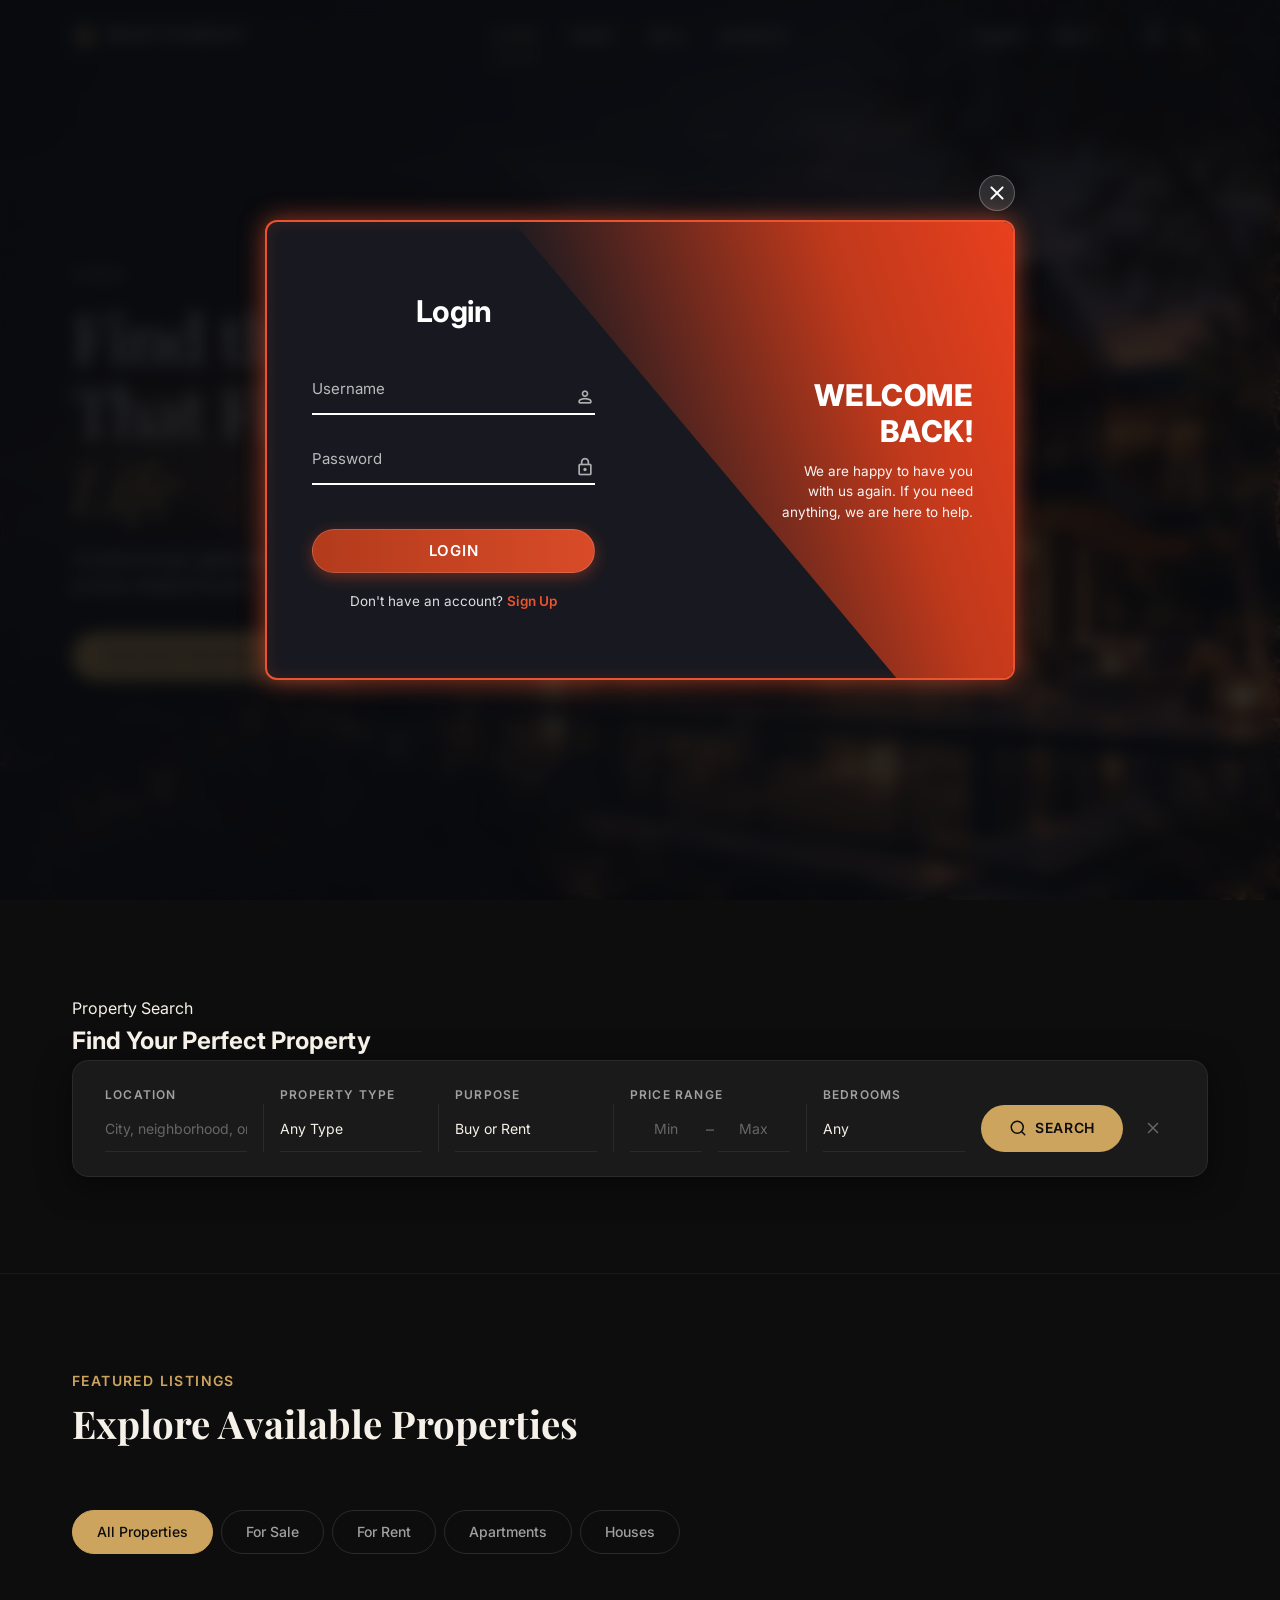
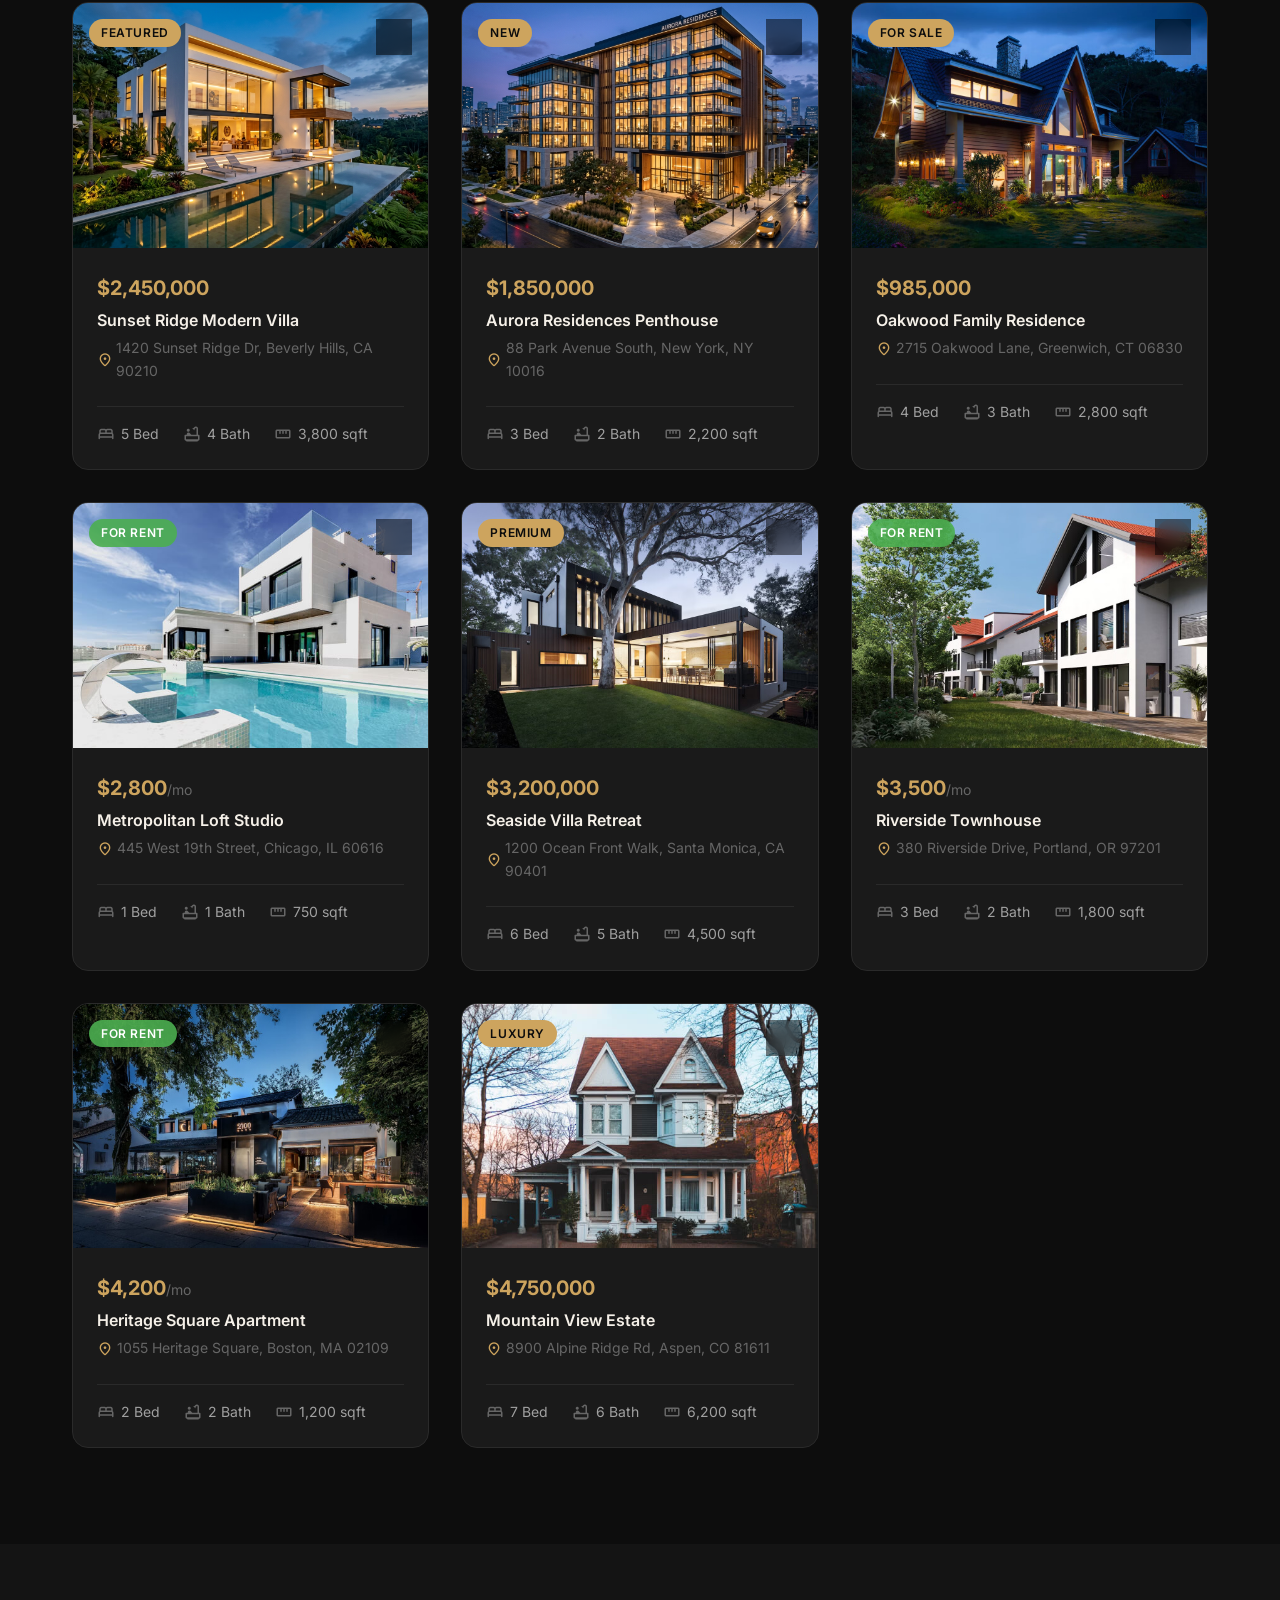
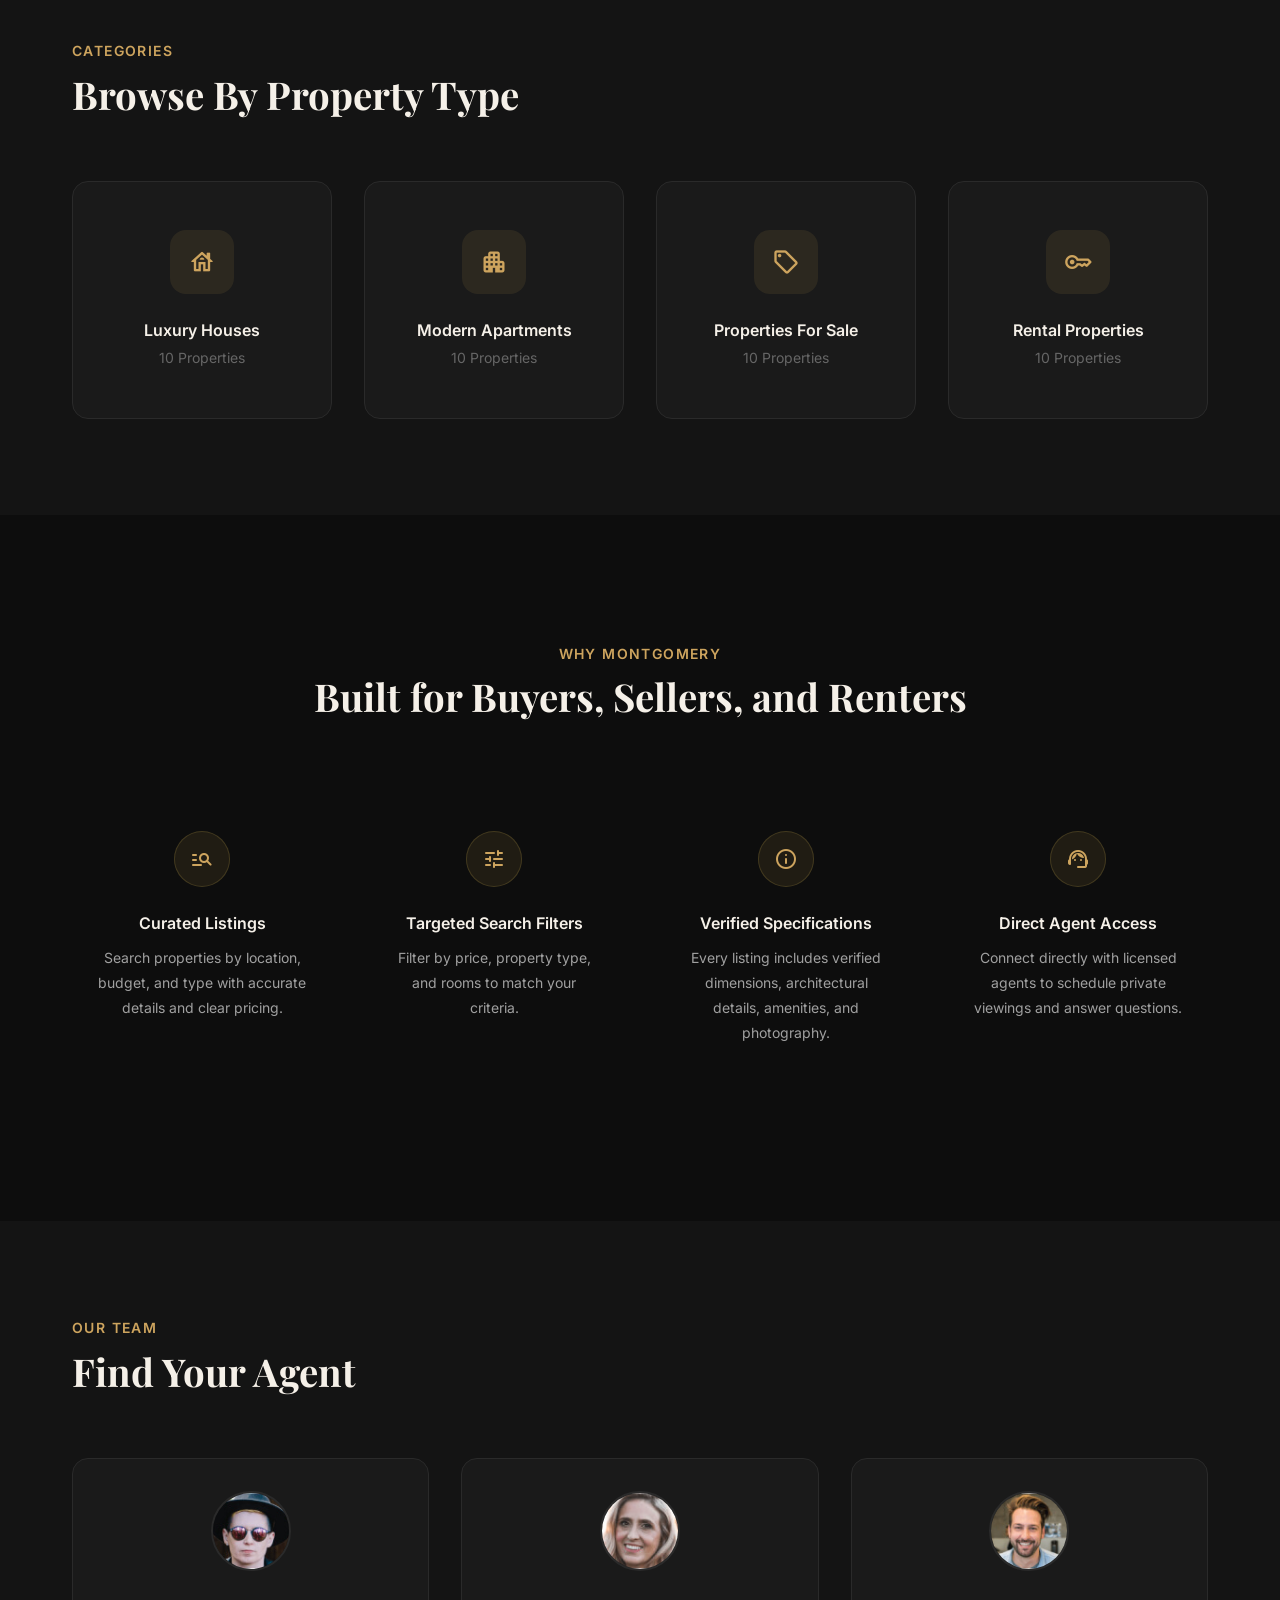
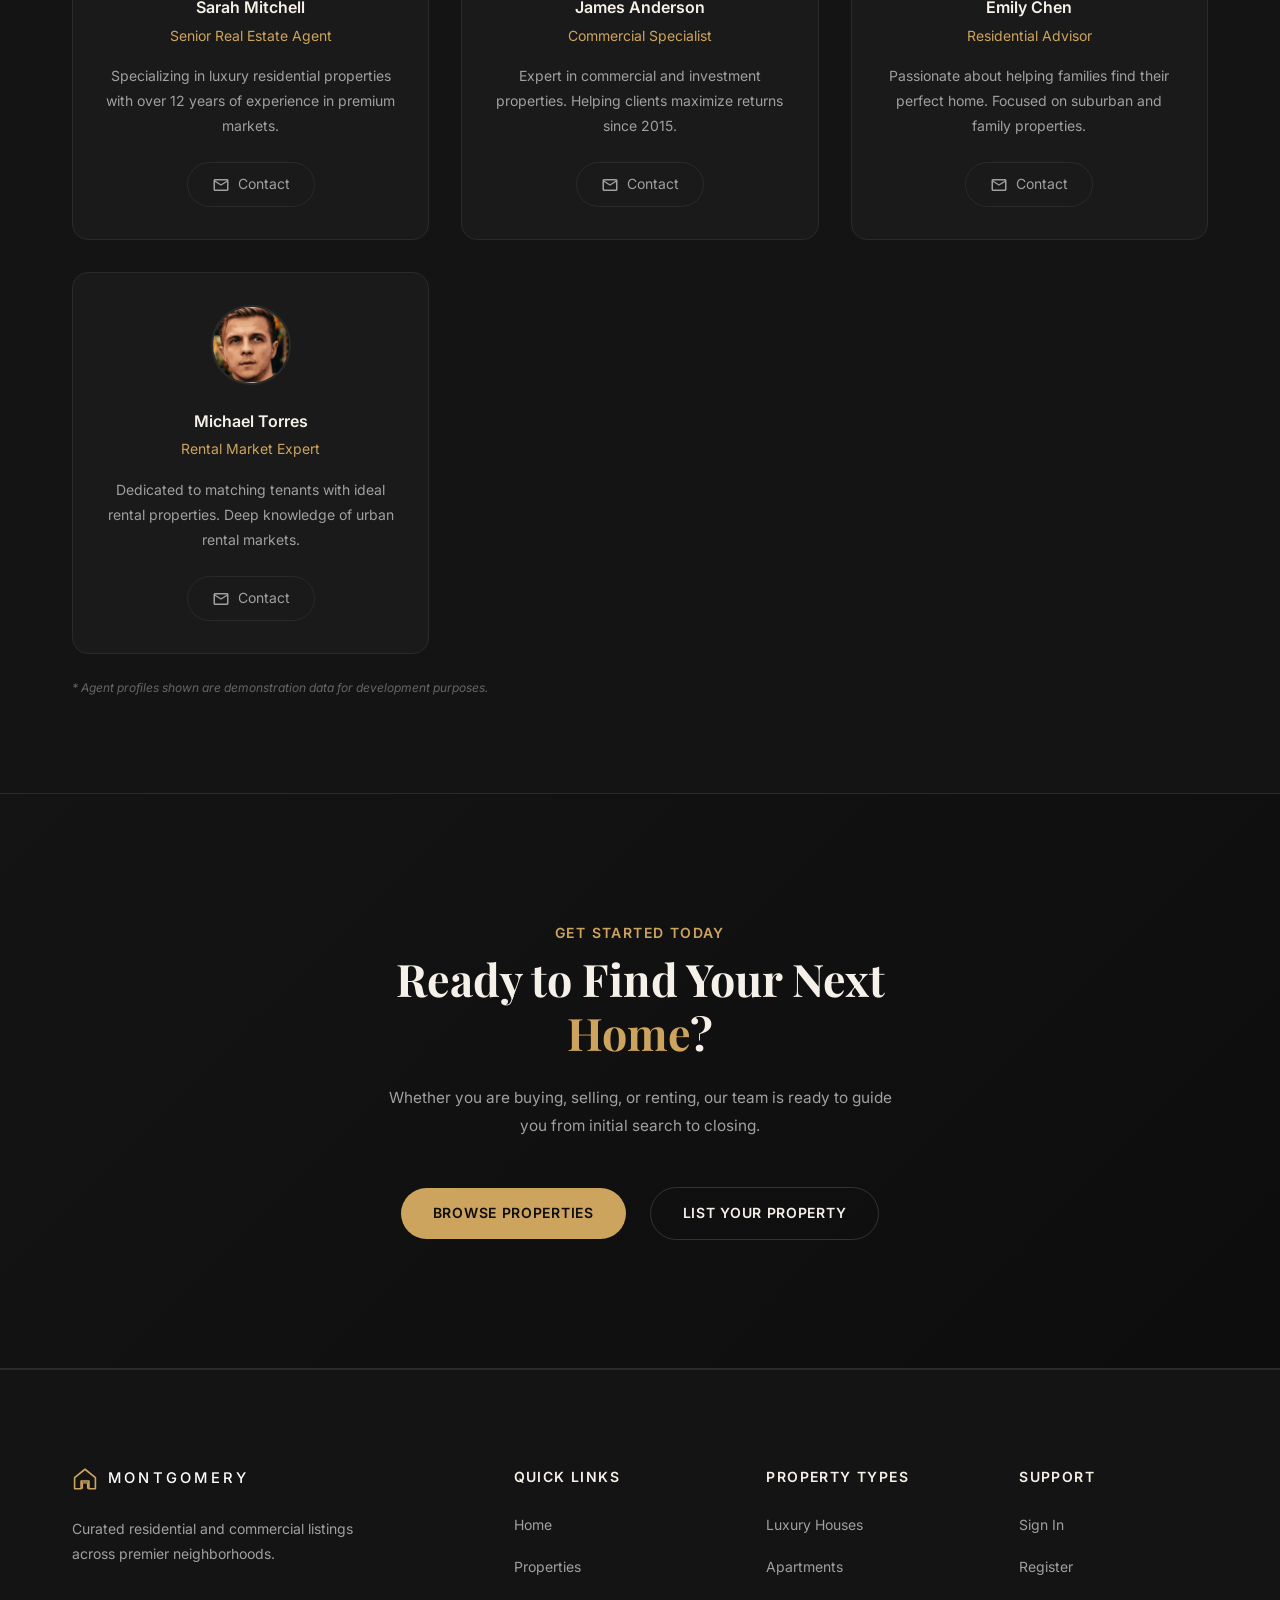
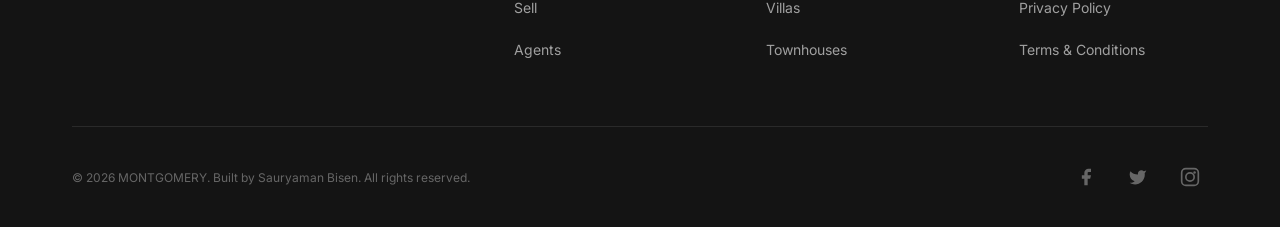
==== index.html @ 949a4949 "feat(views): integrate animated auth modal and synchronize category card metrics in index" ====
<!doctype html>
<html lang="en">
  <head>
    <meta charset="UTF-8" />
    <meta name="author" content="Sauryaman Bisen">
    <meta name="viewport" content="width=device-width, initial-scale=1.0" />
    <meta name="description" content="MONTGOMERY: Find luxury homes, apartments, and residential properties across premier locations.">
    <meta name="keywords" content="real estate, luxury homes, apartments, property, buy, sell, rent">
    <meta property="og:title" content="MONTGOMERY | Premium Real Estate">
    <meta property="og:description" content="Find luxury homes, apartments, and residential properties across premier locations.">
    <meta property="og:type" content="website">
    <title>MONTGOMERY | Premium Real Estate</title>

    <link rel="shortcut icon" href="./favicon.svg" type="image/svg+xml">

    <link rel="preconnect" href="https://fonts.googleapis.com" />
    <link rel="preconnect" href="https://fonts.gstatic.com" crossorigin />
    <link href="https://fonts.googleapis.com/css2?family=Inter:wght@300;400;500;600;700;800&family=Playfair+Display:ital,wght@0,400;0,500;0,600;0,700;1,400;1,500;1,600;1,700&display=swap" rel="stylesheet"/>
    <link rel="stylesheet" href="https://fonts.googleapis.com/css2?family=Material+Symbols+Rounded:opsz,wght,FILL,GRAD@24,400,0..1,0" />

    <link rel="stylesheet" href="./assets/css/style.css">

    <script src="./assets/js/script.js" defer></script>
    <script src="./assets/js/auth.js" defer></script>
  </head>
  <body>

    <!-- ==================== HEADER ==================== -->
    <header class="header" id="header" data-header>
      <div class="container header-container">

        <a href="index.html" class="logo" aria-label="MONTGOMERY Home">
          <svg class="logo-icon" viewBox="0 0 32 32" fill="none" xmlns="http://www.w3.org/2000/svg" aria-hidden="true">
            <path d="M16 2.5 L30.5 15.5 L27 19 L16 9.5 L5 19 L1.5 15.5 Z" fill="currentColor"/>
            <path d="M16 13.5 L24 20.5 V30 H19 V21 H13 V30 H8 V20.5 Z" fill="currentColor"/>
          </svg>
          <span class="logo-text">MONTGOMERY</span>
        </a>

        <nav class="navbar" id="navbar" data-navbar>
          <ul class="navbar-list">
            <li><a href="#hero" class="nav-link active">HOME</a></li>
            <li><a href="#properties" class="nav-link">RENT</a></li>
            <li><a href="sell.html" class="nav-link">SELL</a></li>
            <li><a href="#agents" class="nav-link">AGENTS</a></li>
          </ul>

          <div class="navbar-actions">
            <a href="register.html" class="nav-action-link">Register</a>
            <span class="nav-action-divider" aria-hidden="true">|</span>
            <a href="signin.html" class="nav-action-link">Sign In</a>
            <span class="nav-action-divider nav-action-divider-end" aria-hidden="true">|</span>
          </div>

          <div class="navbar-contact">
            <a href="mailto:hello@montgomery.com" class="nav-contact-btn" aria-label="Email us" title="Email us">
              <svg class="nav-contact-icon" viewBox="0 0 24 24" width="18" height="18" stroke="currentColor" stroke-width="1.75" fill="none" stroke-linecap="round" stroke-linejoin="round" aria-hidden="true">
                <rect x="2" y="4" width="20" height="16" rx="2"></rect>
                <path d="M22 6 L12 13 L2 6"></path>
              </svg>
              <span class="mobile-contact-label">Email Us</span>
            </a>
            <a href="tel:+1234567890" class="nav-contact-btn" aria-label="Call us" title="Call us">
              <svg class="nav-contact-icon" viewBox="0 0 24 24" width="18" height="18" stroke="currentColor" stroke-width="1.75" fill="none" stroke-linecap="round" stroke-linejoin="round" aria-hidden="true">
                <path d="M22 16.92v3a2 2 0 0 1-2.18 2 19.79 19.79 0 0 1-8.63-3.07 19.5 19.5 0 0 1-6-6 19.79 19.79 0 0 1-3.07-8.67A2 2 0 0 1 4.11 2h3a2 2 0 0 1 2 1.72 12.84 12.84 0 0 0 .7 2.81 2 2 0 0 1-.45 2.11L8.09 9.91a16 16 0 0 0 6 6l1.27-1.27a2 2 0 0 1 2.11-.45 12.84 12.84 0 0 0 2.81.7A2 2 0 0 1 22 16.92z"></path>
              </svg>
              <span class="mobile-contact-label">Call Us</span>
            </a>
          </div>
        </nav>

        <button class="nav-toggle-btn" aria-label="Toggle navigation menu" data-nav-toggler aria-expanded="false" aria-controls="navbar">
          <svg class="hamburger-icon open" viewBox="0 0 24 24" width="24" height="24" stroke="currentColor" stroke-width="2" fill="none" stroke-linecap="round" stroke-linejoin="round" aria-hidden="true">
            <line x1="3" y1="6" x2="21" y2="6"></line>
            <line x1="3" y1="12" x2="21" y2="12"></line>
            <line x1="3" y1="18" x2="21" y2="18"></line>
          </svg>
          <svg class="hamburger-icon close" viewBox="0 0 24 24" width="24" height="24" stroke="currentColor" stroke-width="2" fill="none" stroke-linecap="round" stroke-linejoin="round" aria-hidden="true">
            <line x1="18" y1="6" x2="6" y2="18"></line>
            <line x1="6" y1="6" x2="18" y2="18"></line>
          </svg>
        </button>

      </div>
    </header>

    <div class="navbar-backdrop" id="navbarBackdrop" data-nav-backdrop aria-hidden="true"></div>

    <main>

      <!-- ==================== HERO SECTION ==================== -->
      <section class="hero" id="hero">
        <div class="hero-bg">
          <img src="./assets/images/hero-bg.jpg" alt="Luxury modern home at dusk with warm interior lighting" class="hero-bg-img" width="1920" height="1080" fetchpriority="high">
          <div class="hero-overlay"></div>
        </div>

        <div class="container hero-container">
          <div class="hero-content">
            <div class="hero-accent-line" aria-hidden="true"></div>
            <h1 class="hero-title">
              Find the Home<br>
              That Fits Your<br>
              <span class="gold-text"><em>Life</em></span>
            </h1>
            <p class="hero-description">
              Curated houses, apartments, and investment properties in premier neighborhoods.
            </p>
            <div class="hero-actions">
              <a href="#search" class="btn btn-primary" id="explorePropertiesBtn">
                <span>Explore Properties</span>
                <svg viewBox="0 0 24 24" width="18" height="18" stroke="currentColor" stroke-width="2" fill="none" stroke-linecap="round" stroke-linejoin="round" aria-hidden="true">
                  <line x1="5" y1="12" x2="19" y2="12"></line>
                  <polyline points="12 5 19 12 12 19"></polyline>
                </svg>
              </a>
            </div>
          </div>
        </div>

        <a href="#search" class="hero-scroll-indicator" id="heroScrollIndicator" aria-label="Scroll to search section">
          <div class="hero-scroll-pill">
            <span class="hero-scroll-dot"></span>
            <span class="hero-scroll-dot-subtle"></span>
          </div>
          <div class="hero-scroll-stem"></div>
        </a>
      </section>

      <!-- ==================== SEARCH SECTION ==================== -->
      <section class="search-section" id="search" aria-label="Property Search">
        <div class="container">
          <div class="search-header">
            <p class="search-subtitle">Property Search</p>
            <h2 class="search-title">Find Your Perfect Property</h2>
          </div>

          <div class="search-bar" id="searchBar">
            <div class="search-group">
              <label for="searchLocation" class="search-label">Location</label>
              <input type="text" id="searchLocation" class="search-input" placeholder="City, neighborhood, or ZIP">
            </div>

            <div class="search-divider"></div>

            <div class="search-group">
              <label for="searchType" class="search-label">Property Type</label>
              <select id="searchType" class="search-select">
                <option value="">Any Type</option>
                <option value="house">House</option>
                <option value="apartment">Apartment</option>
                <option value="villa">Villa</option>
                <option value="townhouse">Townhouse</option>
                <option value="penthouse">Penthouse</option>
              </select>
            </div>

            <div class="search-divider"></div>

            <div class="search-group">
              <label for="searchPurpose" class="search-label">Purpose</label>
              <select id="searchPurpose" class="search-select">
                <option value="">Buy or Rent</option>
                <option value="sale">Buy</option>
                <option value="rent">Rent</option>
              </select>
            </div>

            <div class="search-divider"></div>

            <div class="search-group search-group-price">
              <label class="search-label">Price Range</label>
              <div class="search-price-inputs">
                <input type="number" id="searchMinPrice" class="search-input search-price" placeholder="Min" min="0" aria-label="Minimum price in USD">
                <span class="price-separator">–</span>
                <input type="number" id="searchMaxPrice" class="search-input search-price" placeholder="Max" min="0" aria-label="Maximum price in USD">
              </div>
            </div>

            <div class="search-divider"></div>

            <div class="search-group">
              <label for="searchBedrooms" class="search-label">Bedrooms</label>
              <select id="searchBedrooms" class="search-select">
                <option value="">Any</option>
                <option value="1">1+</option>
                <option value="2">2+</option>
                <option value="3">3+</option>
                <option value="4">4+</option>
                <option value="5">5+</option>
              </select>
            </div>

            <div class="search-actions">
              <button class="btn btn-primary btn-search" id="searchBtn">
                <svg viewBox="0 0 24 24" width="18" height="18" stroke="currentColor" stroke-width="2" fill="none" stroke-linecap="round" stroke-linejoin="round" aria-hidden="true">
                  <circle cx="11" cy="11" r="8"></circle>
                  <line x1="21" y1="21" x2="16.65" y2="16.65"></line>
                </svg>
                <span>Search</span>
              </button>
              <button class="btn-clear" id="clearFiltersBtn" title="Clear all filters" aria-label="Clear all filters">
                <svg viewBox="0 0 24 24" width="18" height="18" stroke="currentColor" stroke-width="2" fill="none" stroke-linecap="round" stroke-linejoin="round" aria-hidden="true">
                  <line x1="18" y1="6" x2="6" y2="18"></line>
                  <line x1="6" y1="6" x2="18" y2="18"></line>
                </svg>
              </button>
            </div>
          </div>
        </div>
      </section>

      <!-- ==================== FEATURED PROPERTIES ==================== -->
      <section class="properties-section" id="properties">
        <div class="container">
          <div class="section-header">
            <div class="section-header-text">
              <p class="section-subtitle">Featured Listings</p>
              <h2 class="section-title">Explore Available Properties</h2>
            </div>
          </div>

          <div class="property-filters" id="propertyFilters">
            <button class="filter-btn active" data-filter="all">All Properties</button>
            <button class="filter-btn" data-filter="sale">For Sale</button>
            <button class="filter-btn" data-filter="rent">For Rent</button>
            <button class="filter-btn" data-filter="apartment">Apartments</button>
            <button class="filter-btn" data-filter="house">Houses</button>
          </div>

          <div class="property-grid" id="propertyGrid">
            <!-- Properties are rendered by JavaScript -->
          </div>

          <div class="property-empty" id="propertyEmpty" style="display:none;">
            <span class="material-symbols-rounded empty-icon" aria-hidden="true">search_off</span>
            <p class="empty-title">No properties found</p>
            <p class="empty-description">Try adjusting your search filters or browse all properties.</p>
            <button class="btn btn-primary" onclick="resetAllFilters()">View All Properties</button>
          </div>
        </div>
      </section>

      <!-- ==================== BROWSE BY TYPE ==================== -->
      <section class="categories-section" id="categories">
        <div class="container">
          <div class="section-header">
            <div class="section-header-text">
              <p class="section-subtitle">Categories</p>
              <h2 class="section-title">Browse By Property Type</h2>
            </div>
          </div>

          <div class="categories-grid">
            <a href="#properties" class="category-card" data-category="house">
              <div class="category-icon">
                <span class="material-symbols-rounded" aria-hidden="true">house</span>
              </div>
              <h3 class="category-title">Luxury Houses</h3>
              <p class="category-count">10 Properties</p>
            </a>

            <a href="#properties" class="category-card" data-category="apartment">
              <div class="category-icon">
                <span class="material-symbols-rounded" aria-hidden="true">apartment</span>
              </div>
              <h3 class="category-title">Modern Apartments</h3>
              <p class="category-count">10 Properties</p>
            </a>

            <a href="#properties" class="category-card" data-category="sale">
              <div class="category-icon">
                <span class="material-symbols-rounded" aria-hidden="true">sell</span>
              </div>
              <h3 class="category-title">Properties For Sale</h3>
              <p class="category-count">10 Properties</p>
            </a>

            <a href="#properties" class="category-card" data-category="rent">
              <div class="category-icon">
                <span class="material-symbols-rounded" aria-hidden="true">key</span>
              </div>
              <h3 class="category-title">Rental Properties</h3>
              <p class="category-count">10 Properties</p>
            </a>
          </div>
        </div>
      </section>

      <!-- ==================== WHY CHOOSE US ==================== -->
      <section class="features-section" id="features">
        <div class="container">
          <div class="section-header section-header-center">
            <p class="section-subtitle">Why MONTGOMERY</p>
            <h2 class="section-title">Built for Buyers, Sellers, and Renters</h2>
          </div>

          <div class="features-grid">
            <div class="feature-card">
              <div class="feature-icon">
                <span class="material-symbols-rounded" aria-hidden="true">manage_search</span>
              </div>
              <h3 class="feature-title">Curated Listings</h3>
              <p class="feature-description">Search properties by location, budget, and type with accurate details and clear pricing.</p>
            </div>

            <div class="feature-card">
              <div class="feature-icon">
                <span class="material-symbols-rounded" aria-hidden="true">tune</span>
              </div>
              <h3 class="feature-title">Targeted Search Filters</h3>
              <p class="feature-description">Filter by price, property type, and rooms to match your criteria.</p>
            </div>

            <div class="feature-card">
              <div class="feature-icon">
                <span class="material-symbols-rounded" aria-hidden="true">info</span>
              </div>
              <h3 class="feature-title">Verified Specifications</h3>
              <p class="feature-description">Every listing includes verified dimensions, architectural details, amenities, and photography.</p>
            </div>

            <div class="feature-card">
              <div class="feature-icon">
                <span class="material-symbols-rounded" aria-hidden="true">support_agent</span>
              </div>
              <h3 class="feature-title">Direct Agent Access</h3>
              <p class="feature-description">Connect directly with licensed agents to schedule private viewings and answer questions.</p>
            </div>
          </div>
        </div>
      </section>

      <!-- ==================== AGENTS SECTION ==================== -->
      <section class="agents-section" id="agents">
        <div class="container">
          <div class="section-header">
            <div class="section-header-text">
              <p class="section-subtitle">Our Team</p>
              <h2 class="section-title">Find Your Agent</h2>
            </div>
          </div>

          <div class="agents-grid" id="agentsGrid">
            <!-- Agents rendered by JS -->
          </div>
          <p class="demo-notice">* Agent profiles shown are demonstration data for development purposes.</p>
        </div>
      </section>

      <!-- ==================== CTA SECTION ==================== -->
      <section class="cta-section" id="cta">
        <div class="container cta-container">
          <div class="cta-content">
            <p class="section-subtitle">Get Started Today</p>
            <h2 class="cta-title">Ready to Find Your Next <span class="gold-text">Home</span>?</h2>
            <p class="cta-description">Whether you are buying, selling, or renting, our team is ready to guide you from initial search to closing.</p>
            <div class="cta-actions">
              <a href="#properties" class="btn btn-primary">Browse Properties</a>
              <a href="sell.html" class="btn btn-outline">List Your Property</a>
            </div>
          </div>
        </div>
      </section>

    </main>

    <!-- ==================== FOOTER ==================== -->
    <footer class="footer" id="footer">
      <div class="container">
        <div class="footer-grid">

          <div class="footer-col footer-brand">
            <a href="index.html" class="logo footer-logo" aria-label="MONTGOMERY Home">
              <svg class="logo-icon" viewBox="0 0 40 40" fill="none" xmlns="http://www.w3.org/2000/svg" aria-hidden="true">
                <path d="M20 5 L36 18 L36 35 L26 35 L26 23 L14 23 L14 35 L4 35 L4 18 Z" fill="none" stroke="currentColor" stroke-width="2.5" stroke-linejoin="round"/>
                <path d="M16 35 L16 26 L24 26 L24 35" fill="none" stroke="currentColor" stroke-width="2" stroke-linejoin="round"/>
              </svg>
              <span class="logo-text">MONTGOMERY</span>
            </a>
            <p class="footer-description">Curated residential and commercial listings across premier neighborhoods.</p>
          </div>

          <div class="footer-col">
            <h3 class="footer-heading">Quick Links</h3>
            <ul class="footer-links">
              <li><a href="index.html">Home</a></li>
              <li><a href="#properties">Properties</a></li>
              <li><a href="sell.html">Sell</a></li>
              <li><a href="#agents">Agents</a></li>
            </ul>
          </div>

          <div class="footer-col">
            <h3 class="footer-heading">Property Types</h3>
            <ul class="footer-links">
              <li><a href="#properties">Luxury Houses</a></li>
              <li><a href="#properties">Apartments</a></li>
              <li><a href="#properties">Villas</a></li>
              <li><a href="#properties">Townhouses</a></li>
            </ul>
          </div>

          <div class="footer-col">
            <h3 class="footer-heading">Support</h3>
            <ul class="footer-links">
              <li><a href="signin.html">Sign In</a></li>
              <li><a href="register.html">Register</a></li>
              <li><a href="#footer">Privacy Policy</a></li>
              <li><a href="#footer">Terms &amp; Conditions</a></li>
            </ul>
          </div>

        </div>

        <div class="footer-bottom">
          <p class="footer-copyright">&copy; 2026 MONTGOMERY. Built by Sauryaman Bisen. All rights reserved.</p>
          <div class="footer-socials">
            <a href="#" class="social-link" aria-label="Facebook"><svg viewBox="0 0 24 24" fill="currentColor" width="20" height="20"><path d="M18 2h-3a5 5 0 00-5 5v3H7v4h3v8h4v-8h3l1-4h-4V7a1 1 0 011-1h3z"/></svg></a>
            <a href="#" class="social-link" aria-label="Twitter"><svg viewBox="0 0 24 24" fill="currentColor" width="20" height="20"><path d="M22 4s-.7 2.1-2 3.4c1.6 10-9.4 17.3-18 11.6 2.2.1 4.4-.6 6-2C3 15.5.5 9.6 3 5c2.2 2.6 5.6 4.1 9 4-.9-4.2 4-6.6 7-3.8 1.1 0 3-1.2 3-1.2z"/></svg></a>
            <a href="#" class="social-link" aria-label="Instagram"><svg viewBox="0 0 24 24" fill="none" stroke="currentColor" stroke-width="2" width="20" height="20"><rect x="2" y="2" width="20" height="20" rx="5"/><circle cx="12" cy="12" r="5"/><circle cx="17.5" cy="6.5" r="1.5" fill="currentColor" stroke="none"/></svg></a>
          </div>
        </div>
      </div>
    </footer>

    <!-- ==================== PROPERTY DETAIL MODAL ==================== -->
    <div class="modal-overlay" id="propertyModal" role="dialog" aria-modal="true" aria-labelledby="modalTitle" style="display:none;">
      <div class="modal-container">
        <button class="modal-close" id="modalClose" aria-label="Close property details">
          <span class="material-symbols-rounded" aria-hidden="true">close</span>
        </button>

        <div class="modal-body" id="modalBody">
          <!-- Content populated by JS -->
        </div>
      </div>
    </div>

    <!-- ==================== EXACT ANIMATED LOGIN & SIGNUP MODAL ==================== -->
    <div class="auth-modal-backdrop" id="authModalBackdrop" role="dialog" aria-modal="true" aria-labelledby="authModalTitle" style="display:none;">
      <div class="auth-modal-wrapper">
        <!-- Close button positioned outside the glowing card -->
        <button type="button" class="auth-modal-close" id="authModalCloseBtn" aria-label="Close login dialog">
          <span class="material-symbols-rounded" aria-hidden="true">close</span>
        </button>

        <div class="container animated-auth-box" id="animatedAuthBox">
          <!-- Curved background shapes (Red-orange diagonal glow) -->
          <div class="curved-shape" aria-hidden="true"></div>
          <div class="curved-shape2" aria-hidden="true"></div>

          <!-- LOGIN FORM (Left Panel) -->
          <div class="form-box Login">
            <h2 class="animation" id="authModalTitle" style="--D:0; --li:21; --S:0;">Login</h2>
            <form id="animatedLoginForm" novalidate>
              <div class="input-box animation" style="--D:1; --li:20; --S:1;">
                <input type="text" id="animatedLoginUser" required autocomplete="username">
                <label for="animatedLoginUser">Username</label>
                <span class="material-symbols-rounded input-ico" aria-hidden="true">person</span>
              </div>

              <div class="input-box animation" style="--D:2; --li:19; --S:2;">
                <input type="password" id="animatedLoginPass" required autocomplete="current-password">
                <label for="animatedLoginPass">Password</label>
                <span class="material-symbols-rounded input-ico" aria-hidden="true">lock</span>
              </div>

              <div class="animated-auth-feedback" id="animatedLoginFeedback"></div>

              <button type="submit" class="btn animation" id="animatedLoginBtn" style="--D:3; --li:18; --S:3;">
                <span class="btn-text">Login</span>
                <span class="btn-loader" style="display:none;"></span>
              </button>

              <div class="regi-link animation" style="--D:4; --li:17; --S:4;">
                <p>Don't have an account? <a href="#" class="SignUpLink" id="toggleToRegister">Sign Up</a></p>
              </div>
            </form>
          </div>

          <!-- LOGIN INFO (Right Panel) -->
          <div class="info-content Login">
            <h2 class="animation" style="--D:0; --li:21; --S:0;">WELCOME<br>BACK!</h2>
            <p class="animation" style="--D:1; --li:20; --S:1;">We are happy to have you with us again. If you need anything, we are here to help.</p>
          </div>

          <!-- REGISTER FORM (Right Panel) -->
          <div class="form-box Register">
            <h2 class="animation" style="--li:17; --D:0; --S:0;">Sign Up</h2>
            <form id="animatedRegisterForm" novalidate>
              <div class="input-box animation" style="--li:18; --D:1; --S:1;">
                <input type="text" id="animatedRegUser" required autocomplete="name">
                <label for="animatedRegUser">Username</label>
                <span class="material-symbols-rounded input-ico" aria-hidden="true">person</span>
              </div>

              <div class="input-box animation" style="--li:19; --D:2; --S:2;">
                <input type="email" id="animatedRegEmail" required autocomplete="email">
                <label for="animatedRegEmail">Email</label>
                <span class="material-symbols-rounded input-ico" aria-hidden="true">mail</span>
              </div>

              <div class="input-box animation" style="--li:20; --D:3; --S:3;">
                <input type="password" id="animatedRegPass" required autocomplete="new-password">
                <label for="animatedRegPass">Password</label>
                <span class="material-symbols-rounded input-ico" aria-hidden="true">lock</span>
              </div>

              <div class="animated-auth-feedback" id="animatedRegFeedback"></div>

              <button type="submit" class="btn animation" id="animatedRegBtn" style="--li:21; --D:4; --S:4;">
                <span class="btn-text">Sign Up</span>
                <span class="btn-loader" style="display:none;"></span>
              </button>

              <div class="regi-link animation" style="--li:22; --D:5; --S:5;">
                <p>Already have an account? <a href="#" class="SignInLink" id="toggleToLogin">Sign In</a></p>
              </div>
            </form>
          </div>

          <!-- REGISTER INFO (Left Panel) -->
          <div class="info-content Register">
            <h2 class="animation" style="--li:17; --D:0; --S:0;">WELCOME!</h2>
            <p class="animation" style="--li:18; --D:1; --S:1;">We are happy to have you join us. If you need anything, we are here to help.</p>
          </div>

        </div>
      </div>
    </div>

  </body>
</html>
---- assets/css/style.css ----
/*-----------------------------------*\
  #style.css — MONTGOMERY Real Estate
\*-----------------------------------*/

/**
 * MONTGOMERY Premium Real Estate Website
 * Built by Sauryaman Bisen
 */



/*-----------------------------------*\
  #CUSTOM PROPERTIES
\*-----------------------------------*/

:root {
  /* BRAND COLORS */
  --color-bg-primary: #0d0d0d;
  --color-bg-secondary: #141414;
  --color-bg-card: #1a1a1a;
  --color-bg-card-hover: #222222;
  --color-bg-elevated: #1e1e1e;

  --color-gold: #cda45e;
  --color-gold-light: #dfba78;
  --color-gold-dark: #b88f48;
  --color-champagne: #eddab2;

  --color-text-primary: #f5f0e8;
  --color-text-secondary: #a0a0a0;
  --color-text-muted: #666666;
  --color-text-inverse: #0d0d0d;

  --color-border: #2a2a2a;
  --color-border-light: #333333;

  --color-success: #4caf50;
  --color-error: #ef5350;
  --color-warning: #ff9800;

  /* TYPOGRAPHY */
  --font-primary: 'Inter', -apple-system, BlinkMacSystemFont, 'Segoe UI', sans-serif;
  --font-display: 'Playfair Display', Georgia, serif;

  --fs-hero: clamp(2.8rem, 5vw, 4.5rem);
  --fs-h1: clamp(2rem, 3.5vw, 3rem);
  --fs-h2: clamp(1.8rem, 3vw, 2.5rem);
  --fs-h3: clamp(1.2rem, 2vw, 1.5rem);
  --fs-body: 1rem;
  --fs-small: 0.875rem;
  --fs-xs: 0.75rem;

  --lh-tight: 1.2;
  --lh-normal: 1.6;
  --lh-relaxed: 1.8;

  --fw-light: 300;
  --fw-regular: 400;
  --fw-medium: 500;
  --fw-semibold: 600;
  --fw-bold: 700;
  --fw-extrabold: 800;

  --ls-tight: -0.02em;
  --ls-normal: 0;
  --ls-wide: 0.05em;
  --ls-wider: 0.1em;

  /* SPACING */
  --space-xs: 0.25rem;
  --space-sm: 0.5rem;
  --space-md: 1rem;
  --space-lg: 1.5rem;
  --space-xl: 2rem;
  --space-2xl: 3rem;
  --space-3xl: 4rem;
  --space-4xl: 6rem;
  --space-5xl: 8rem;

  /* BORDER RADIUS */
  --radius-sm: 6px;
  --radius-md: 10px;
  --radius-lg: 16px;
  --radius-xl: 24px;
  --radius-full: 9999px;

  /* SHADOWS */
  --shadow-sm: 0 2px 8px rgba(0,0,0,0.3);
  --shadow-md: 0 4px 16px rgba(0,0,0,0.4);
  --shadow-lg: 0 8px 32px rgba(0,0,0,0.5);
  --shadow-gold: 0 4px 20px rgba(201,168,76,0.3);

  /* TRANSITIONS */
  --transition-fast: 200ms ease;
  --transition-normal: 350ms ease;
  --transition-slow: 500ms cubic-bezier(0.4, 0, 0.2, 1);

  /* LAYOUT */
  --header-height: 72px;
  --container-max: 1280px;
  --container-narrow: 720px;
}



/*-----------------------------------*\
  #RESET & BASE
\*-----------------------------------*/

*,
*::before,
*::after {
  margin: 0;
  padding: 0;
  box-sizing: border-box;
}

li { list-style: none; }

a {
  color: inherit;
  text-decoration: none;
}

img {
  display: block;
  max-width: 100%;
  height: auto;
}

input, button, select, textarea {
  font: inherit;
  color: inherit;
  background: none;
  border: none;
  outline: none;
}

button { cursor: pointer; }

select {
  appearance: none;
  -webkit-appearance: none;
}

html {
  font-family: var(--font-primary);
  scroll-behavior: smooth;
  -webkit-font-smoothing: antialiased;
  -moz-osx-font-smoothing: grayscale;
  overflow-x: hidden;
  max-width: 100%;
}

body {
  background-color: var(--color-bg-primary);
  color: var(--color-text-primary);
  font-size: var(--fs-body);
  line-height: var(--lh-normal);
  overflow-x: hidden;
  max-width: 100%;
  min-height: 100vh;
  min-height: 100dvh;
}

/* Scrollbar */
::-webkit-scrollbar { width: 8px; }
::-webkit-scrollbar-track { background: var(--color-bg-secondary); }
::-webkit-scrollbar-thumb {
  background: var(--color-border-light);
  border-radius: 4px;
}
::-webkit-scrollbar-thumb:hover { background: var(--color-text-muted); }

/* Focus styles */
:focus-visible {
  outline: 2px solid var(--color-gold);
  outline-offset: 2px;
}

/* Reduced motion */
@media (prefers-reduced-motion: reduce) {
  *, *::before, *::after {
    animation-duration: 0.01ms !important;
    animation-iteration-count: 1 !important;
    transition-duration: 0.01ms !important;
  }
  html { scroll-behavior: auto; }
}



/*-----------------------------------*\
  #UTILITIES
\*-----------------------------------*/

.container {
  max-width: var(--container-max);
  width: 100%;
  margin-inline: auto;
  padding-inline: clamp(1.5rem, 6.45vw, 4.5rem);
}

.gold-text { color: var(--color-gold); }

.section-subtitle {
  color: var(--color-gold);
  font-size: var(--fs-small);
  font-weight: var(--fw-semibold);
  letter-spacing: var(--ls-wider);
  text-transform: uppercase;
  margin-bottom: var(--space-sm);
}

.section-title {
  font-family: var(--font-display);
  font-size: var(--fs-h2);
  font-weight: var(--fw-bold);
  line-height: var(--lh-tight);
  color: var(--color-text-primary);
}

.section-header {
  margin-bottom: var(--space-3xl);
}

.section-header-center {
  text-align: center;
}

.demo-notice {
  font-size: var(--fs-xs);
  color: var(--color-text-muted);
  font-style: italic;
  margin-top: var(--space-lg);
}

.material-symbols-rounded {
  display: block;
  width: 1em;
  height: 1em;
  font-size: 24px;
  overflow: hidden;
  font-variation-settings: 'FILL' 0, 'wght' 400, 'GRAD' 0, 'opsz' 24;
}



/*-----------------------------------*\
  #BUTTONS
\*-----------------------------------*/

.btn {
  display: inline-flex;
  align-items: center;
  justify-content: center;
  gap: var(--space-sm);
  padding: 14px 32px;
  border-radius: var(--radius-full);
  font-size: var(--fs-small);
  font-weight: var(--fw-semibold);
  letter-spacing: var(--ls-wide);
  transition: all var(--transition-normal);
  white-space: nowrap;
  cursor: pointer;
  text-transform: uppercase;
}

.btn-primary {
  background: var(--color-gold);
  color: var(--color-text-inverse);
}

.btn-primary:hover {
  background: var(--color-gold-light);
  box-shadow: var(--shadow-gold);
  transform: translateY(-1px);
}

.btn-primary:active {
  background: var(--color-gold-dark);
  transform: translateY(0);
}

.btn-outline {
  background: transparent;
  color: var(--color-text-primary);
  border: 1px solid var(--color-border-light);
}

.btn-outline:hover {
  border-color: var(--color-gold);
  color: var(--color-gold);
}

.btn-full { width: 100%; }

.btn-loader {
  width: 18px;
  height: 18px;
  border: 2px solid transparent;
  border-top-color: currentColor;
  border-radius: 50%;
  animation: spin 0.6s linear infinite;
}

@keyframes spin {
  to { transform: rotate(360deg); }
}



/*-----------------------------------*\
  #HEADER
\*-----------------------------------*/

.header {
  position: fixed;
  top: 0;
  left: 0;
  width: 100%;
  height: var(--header-height);
  z-index: 1002;
  transition: background var(--transition-normal), box-shadow var(--transition-normal);
}

.header.scrolled {
  background: rgba(13, 13, 13, 0.95);
  backdrop-filter: blur(20px);
  -webkit-backdrop-filter: blur(20px);
  box-shadow: 0 1px 0 var(--color-border);
}

.header-container {
  display: flex;
  align-items: center;
  justify-content: space-between;
  height: 100%;
  gap: var(--space-md);
  position: relative;
}

.logo {
  display: flex;
  align-items: center;
  gap: 10px;
  color: var(--color-gold);
  flex-shrink: 0;
  z-index: 10;
  text-decoration: none;
}

.logo-icon {
  width: 26px;
  height: 26px;
  color: var(--color-gold);
  flex-shrink: 0;
}

.logo-text {
  font-family: var(--font-primary);
  font-size: 0.92rem;
  font-weight: 500;
  letter-spacing: 0.22em;
  color: #ffffff;
  white-space: nowrap;
}

/* Navbar */
.navbar {
  display: flex;
  align-items: center;
  justify-content: flex-end;
  flex: 1;
  gap: clamp(1rem, 1.8vw, 2.2rem);
  white-space: nowrap;
}

.navbar-list {
  display: flex;
  align-items: center;
  gap: clamp(1.6rem, 2.5vw, 2.8rem);
  list-style: none;
  margin: 0;
  padding: 0;
  position: absolute;
  left: 50%;
  transform: translateX(-50%);
}

.nav-link {
  font-family: var(--font-primary);
  font-size: 0.82rem;
  font-weight: 600;
  color: rgba(255, 255, 255, 0.9);
  letter-spacing: 0.16em;
  text-transform: uppercase;
  transition: color var(--transition-fast);
  padding: 6px 0;
  position: relative;
  text-decoration: none;
  display: inline-block;
}

.nav-link::after {
  content: '';
  position: absolute;
  bottom: -6px;
  left: 50%;
  transform: translateX(-50%);
  width: 0;
  height: 2px;
  background: var(--color-gold);
  transition: width var(--transition-normal);
}

.nav-link:hover,
.nav-link.active {
  color: var(--color-gold);
}

.nav-link:hover::after,
.nav-link.active::after {
  width: 100%;
}

.nav-link.active::after {
  width: 100%;
}

.navbar-actions {
  display: flex;
  align-items: center;
  gap: 0.75rem;
}

.nav-action-link {
  font-family: var(--font-primary);
  font-size: 0.78rem;
  font-weight: 500;
  color: rgba(255, 255, 255, 0.88);
  transition: color var(--transition-fast);
  text-decoration: none;
  white-space: nowrap;
}

.nav-action-link:hover {
  color: var(--color-gold);
}

.nav-action-divider {
  color: rgba(205, 164, 94, 0.55);
  font-size: 0.8rem;
  user-select: none;
  margin: 0 1px;
}

.navbar-contact {
  display: flex;
  align-items: center;
  gap: 0.35rem;
}

.nav-contact-btn {
  display: flex;
  align-items: center;
  justify-content: center;
  width: 32px;
  height: 32px;
  border-radius: var(--radius-full);
  color: rgba(255, 255, 255, 0.85);
  transition: all var(--transition-fast);
  text-decoration: none;
  flex-shrink: 0;
}

.nav-contact-icon {
  width: 18px;
  height: 18px;
  flex-shrink: 0;
}

.nav-contact-btn:hover {
  color: var(--color-gold);
  background: rgba(205, 164, 94, 0.12);
}

.mobile-contact-label {
  display: none;
}

.navbar-backdrop {
  display: none;
}

/* Mobile menu toggle */
.nav-toggle-btn {
  display: none;
  align-items: center;
  justify-content: center;
  width: 44px;
  height: 44px;
  color: var(--color-text-primary);
  z-index: 10;
}

.nav-toggle-btn .close { display: none; }
.nav-toggle-btn.active .open { display: none; }
.nav-toggle-btn.active .close { display: block; }



/*-----------------------------------*\
  #HERO
\*-----------------------------------*/

.hero {
  position: relative;
  min-height: 100vh;
  min-height: 100dvh;
  display: flex;
  align-items: center;
  overflow: hidden;
}

.hero-bg {
  position: absolute;
  inset: 0;
  z-index: 0;
}

.hero-bg-img {
  width: 100%;
  height: 100%;
  object-fit: cover;
  object-position: center right;
}

.hero-overlay {
  position: absolute;
  inset: 0;
  background: 
    linear-gradient(180deg, rgba(8, 10, 15, 0.45) 0%, rgba(8, 10, 15, 0.1) 20%, transparent 35%),
    linear-gradient(90deg, rgba(8, 10, 15, 0.72) 0%, rgba(8, 10, 15, 0.5) 35%, rgba(8, 10, 15, 0.18) 65%, transparent 88%);
  pointer-events: none;
}

.hero-container {
  position: relative;
  z-index: 1;
  width: 100%;
  padding-top: calc(var(--header-height) + clamp(2rem, 5vh, 4.5rem));
  padding-bottom: clamp(3rem, 7vh, 6rem);
}

.hero-content {
  max-width: 660px;
}

.hero-accent-line {
  width: 52px;
  height: 3px;
  background-color: var(--color-gold);
  margin-bottom: 24px;
  animation: fadeInUp 0.8s ease forwards;
}

.hero-title {
  font-family: var(--font-display);
  font-size: clamp(2.6rem, 5.2vw, 4.85rem);
  font-weight: 400;
  line-height: 1.12;
  letter-spacing: -0.015em;
  color: #ffffff;
  margin-bottom: 24px;
  animation: fadeInUp 0.8s ease forwards;
}

.hero-title .gold-text em,
.hero-title em {
  font-family: var(--font-display);
  font-style: italic;
  font-weight: 400;
  color: var(--color-gold);
}

.hero-description {
  font-family: var(--font-primary);
  font-size: clamp(0.95rem, 1.25vw, 1.125rem);
  font-weight: 400;
  color: rgba(255, 255, 255, 0.88);
  line-height: 1.6;
  max-width: 440px;
  margin-bottom: 34px;
  animation: fadeInUp 0.8s 0.2s ease both;
}

.hero-actions {
  display: flex;
  align-items: center;
  gap: var(--space-md);
  flex-wrap: wrap;
  animation: fadeInUp 0.8s 0.35s ease both;
}

#explorePropertiesBtn {
  display: inline-flex;
  align-items: center;
  justify-content: center;
  gap: 10px;
  background-color: var(--color-gold);
  color: #352815;
  padding: 14px 34px;
  border-radius: var(--radius-full);
  font-size: 0.82rem;
  font-weight: 600;
  letter-spacing: 0.16em;
  text-transform: uppercase;
  border: none;
  box-shadow: 0 4px 18px rgba(0, 0, 0, 0.35);
  transition: all var(--transition-normal);
  text-decoration: none;
}

#explorePropertiesBtn:hover {
  background-color: var(--color-gold-light);
  color: #241a0b;
  transform: translateY(-2px);
  box-shadow: 0 8px 24px rgba(205, 164, 94, 0.4);
}

#explorePropertiesBtn svg {
  width: 17px;
  height: 17px;
  color: inherit;
  transition: transform var(--transition-fast);
}

#explorePropertiesBtn:hover svg {
  transform: translateX(4px);
}

.hero-scroll-indicator {
  position: absolute;
  bottom: 22px;
  left: 50%;
  transform: translateX(-50%);
  z-index: 2;
  display: flex;
  flex-direction: column;
  align-items: center;
  gap: 5px;
  cursor: pointer;
  text-decoration: none;
  animation: fadeInUp 0.8s 0.5s ease both;
}

.hero-scroll-pill {
  width: 18px;
  height: 30px;
  border: 1.5px solid var(--color-gold);
  border-radius: 12px;
  display: flex;
  flex-direction: column;
  align-items: center;
  justify-content: flex-start;
  padding-top: 5px;
  gap: 3px;
  background: rgba(13, 13, 13, 0.2);
  backdrop-filter: blur(2px);
  transition: border-color var(--transition-fast), box-shadow var(--transition-fast);
}

.hero-scroll-dot {
  width: 2.5px;
  height: 4px;
  background-color: var(--color-gold);
  border-radius: 2px;
  animation: scrollDotPulse 2s ease-in-out infinite;
}

.hero-scroll-dot-subtle {
  width: 2.5px;
  height: 3px;
  background-color: rgba(205, 164, 94, 0.6);
  border-radius: 2px;
}

.hero-scroll-stem {
  width: 1.5px;
  height: 14px;
  background-color: var(--color-gold);
  border-radius: 1px;
}

.hero-scroll-indicator:hover .hero-scroll-pill {
  border-color: var(--color-gold-light);
  box-shadow: 0 0 10px rgba(205, 164, 94, 0.4);
}

@keyframes scrollDotPulse {
  0%, 100% {
    opacity: 1;
    transform: translateY(0);
  }
  50% {
    opacity: 0.3;
    transform: translateY(4px);
  }
}

@keyframes fadeInUp {
  from {
    opacity: 0;
    transform: translateY(24px);
  }
  to {
    opacity: 1;
    transform: translateY(0);
  }
}



/*-----------------------------------*\
  #SEARCH
\*-----------------------------------*/

.search-section {
  position: relative;
  z-index: 5;
  margin-top: 0;
  padding: var(--space-4xl) 0;
  background-color: var(--color-bg-primary);
  border-bottom: 1px solid rgba(255, 255, 255, 0.05);
  scroll-margin-top: calc(var(--header-height) + 16px);
}

.search-bar {
  display: flex;
  align-items: flex-end;
  gap: var(--space-md);
  background: var(--color-bg-card);
  border: 1px solid var(--color-border);
  border-radius: var(--radius-lg);
  padding: var(--space-lg) var(--space-xl);
  box-shadow: var(--shadow-lg);
}

.search-group {
  flex: 1;
  min-width: 0;
}

.search-label {
  display: block;
  font-size: var(--fs-xs);
  font-weight: var(--fw-semibold);
  color: var(--color-text-secondary);
  text-transform: uppercase;
  letter-spacing: var(--ls-wider);
  margin-bottom: var(--space-xs);
}

.search-input,
.search-select {
  width: 100%;
  padding: 10px 0;
  font-size: var(--fs-small);
  color: var(--color-text-primary);
  background: transparent;
  border-bottom: 1px solid var(--color-border);
  transition: border-color var(--transition-fast);
}

.search-input::placeholder { color: var(--color-text-muted); }

.search-input:focus,
.search-select:focus {
  border-bottom-color: var(--color-gold);
}

.search-select option {
  background: var(--color-bg-card);
  color: var(--color-text-primary);
}

.search-divider {
  width: 1px;
  height: 48px;
  background: var(--color-border);
  flex-shrink: 0;
}

.search-group-price { min-width: 160px; }

.search-price-inputs {
  display: flex;
  align-items: center;
  gap: var(--space-xs);
}

.search-price {
  width: 50% !important;
  text-align: center;
}

.price-separator {
  color: var(--color-text-muted);
  flex-shrink: 0;
}

.search-actions {
  display: flex;
  align-items: center;
  gap: var(--space-sm);
  flex-shrink: 0;
}

.btn-search {
  padding: 12px 28px;
}

.btn-clear {
  display: flex;
  align-items: center;
  justify-content: center;
  width: 44px;
  height: 44px;
  border-radius: var(--radius-full);
  color: var(--color-text-muted);
  transition: all var(--transition-fast);
}

.btn-clear:hover {
  color: var(--color-error);
  background: rgba(239,83,80,0.1);
}

/* Hide number input spinners */
input[type=number]::-webkit-inner-spin-button,
input[type=number]::-webkit-outer-spin-button {
  -webkit-appearance: none;
  margin: 0;
}
input[type=number] { -moz-appearance: textfield; }



/*-----------------------------------*\
  #PROPERTIES
\*-----------------------------------*/

.properties-section {
  padding: var(--space-4xl) 0;
}

.property-filters {
  display: flex;
  align-items: center;
  gap: var(--space-sm);
  margin-bottom: var(--space-2xl);
  flex-wrap: wrap;
}

.filter-btn {
  padding: 10px 24px;
  border-radius: var(--radius-full);
  font-size: var(--fs-small);
  font-weight: var(--fw-medium);
  color: var(--color-text-secondary);
  border: 1px solid var(--color-border);
  transition: all var(--transition-fast);
  white-space: nowrap;
}

.filter-btn:hover {
  color: var(--color-text-primary);
  border-color: var(--color-text-muted);
}

.filter-btn.active {
  background: var(--color-gold);
  color: var(--color-text-inverse);
  border-color: var(--color-gold);
}

.property-grid {
  display: grid;
  grid-template-columns: repeat(auto-fill, minmax(320px, 1fr));
  gap: var(--space-xl);
}

/* Property Card */
.property-card {
  background: var(--color-bg-card);
  border: 1px solid var(--color-border);
  border-radius: var(--radius-lg);
  overflow: hidden;
  transition: all var(--transition-normal);
  cursor: pointer;
}

.property-card:hover {
  border-color: var(--color-border-light);
  transform: translateY(-4px);
  box-shadow: var(--shadow-md);
}

.property-card-image {
  position: relative;
  aspect-ratio: 16/11;
  overflow: hidden;
}

.property-card-image img {
  width: 100%;
  height: 100%;
  object-fit: cover;
  transition: transform var(--transition-slow);
}

.property-card:hover .property-card-image img {
  transform: scale(1.05);
}

.property-badge {
  position: absolute;
  top: var(--space-md);
  left: var(--space-md);
  padding: 4px 12px;
  border-radius: var(--radius-full);
  font-size: var(--fs-xs);
  font-weight: var(--fw-semibold);
  text-transform: uppercase;
  letter-spacing: var(--ls-wide);
}

.badge-sale {
  background: var(--color-gold);
  color: var(--color-text-inverse);
}

.badge-rent {
  background: rgba(76, 175, 80, 0.9);
  color: white;
}

.property-favorite {
  position: absolute;
  top: var(--space-md);
  right: var(--space-md);
  width: 36px;
  height: 36px;
  border-radius: var(--radius-full);
  background: rgba(0,0,0,0.5);
  backdrop-filter: blur(8px);
  display: flex;
  align-items: center;
  justify-content: center;
  color: white;
  transition: all var(--transition-fast);
}

.property-favorite:hover {
  background: var(--color-error);
  transform: scale(1.1);
}

.property-favorite.saved {
  background: var(--color-error);
}

.property-favorite .material-symbols-rounded {
  font-size: 20px;
}

.property-card-body {
  padding: var(--space-lg);
}

.property-price {
  font-size: 1.25rem;
  font-weight: var(--fw-bold);
  color: var(--color-gold);
  margin-bottom: var(--space-xs);
}

.property-price-period {
  font-size: var(--fs-small);
  font-weight: var(--fw-regular);
  color: var(--color-text-muted);
}

.property-name {
  font-size: var(--fs-body);
  font-weight: var(--fw-semibold);
  color: var(--color-text-primary);
  margin-bottom: var(--space-xs);
  white-space: nowrap;
  overflow: hidden;
  text-overflow: ellipsis;
}

.property-location {
  display: flex;
  align-items: center;
  gap: 4px;
  font-size: var(--fs-small);
  color: var(--color-text-muted);
  margin-bottom: var(--space-lg);
}

.property-location .material-symbols-rounded {
  font-size: 16px;
  color: var(--color-gold);
}

.property-meta {
  display: flex;
  align-items: center;
  gap: var(--space-lg);
  padding-top: var(--space-md);
  border-top: 1px solid var(--color-border);
}

.property-meta-item {
  display: flex;
  align-items: center;
  gap: 6px;
  font-size: var(--fs-small);
  color: var(--color-text-secondary);
}

.property-meta-item .material-symbols-rounded {
  font-size: 18px;
  color: var(--color-text-muted);
}

/* Empty state */
.property-empty {
  text-align: center;
  padding: var(--space-4xl) var(--space-xl);
}

.empty-icon {
  font-size: 64px;
  color: var(--color-text-muted);
  margin-bottom: var(--space-lg);
}

.empty-title {
  font-size: var(--fs-h3);
  font-weight: var(--fw-semibold);
  margin-bottom: var(--space-sm);
}

.empty-description {
  color: var(--color-text-secondary);
  margin-bottom: var(--space-xl);
}



/*-----------------------------------*\
  #CATEGORIES
\*-----------------------------------*/

.categories-section {
  padding: var(--space-4xl) 0;
  background: var(--color-bg-secondary);
}

.categories-grid {
  display: grid;
  grid-template-columns: repeat(auto-fit, minmax(250px, 1fr));
  gap: var(--space-xl);
}

.category-card {
  display: flex;
  flex-direction: column;
  align-items: center;
  text-align: center;
  padding: var(--space-2xl) var(--space-xl);
  background: var(--color-bg-card);
  border: 1px solid var(--color-border);
  border-radius: var(--radius-lg);
  transition: all var(--transition-normal);
}

.category-card:hover {
  border-color: var(--color-gold);
  transform: translateY(-4px);
  box-shadow: var(--shadow-gold);
}

.category-icon {
  width: 64px;
  height: 64px;
  display: flex;
  align-items: center;
  justify-content: center;
  border-radius: var(--radius-lg);
  background: rgba(201,168,76,0.1);
  margin-bottom: var(--space-lg);
  transition: background var(--transition-normal);
}

.category-card:hover .category-icon {
  background: rgba(201,168,76,0.2);
}

.category-icon .material-symbols-rounded {
  font-size: 28px;
  color: var(--color-gold);
}

.category-title {
  font-size: var(--fs-body);
  font-weight: var(--fw-semibold);
  margin-bottom: var(--space-xs);
}

.category-count {
  font-size: var(--fs-small);
  color: var(--color-text-muted);
}



/*-----------------------------------*\
  #FEATURES
\*-----------------------------------*/

.features-section {
  padding: var(--space-5xl) 0;
}

.features-grid {
  display: grid;
  grid-template-columns: repeat(auto-fit, minmax(260px, 1fr));
  gap: var(--space-xl);
}

.feature-card {
  text-align: center;
  padding: var(--space-2xl) var(--space-lg);
  border-radius: var(--radius-lg);
  transition: all var(--transition-normal);
}

.feature-card:hover {
  background: var(--color-bg-card);
}

.feature-icon {
  width: 56px;
  height: 56px;
  display: flex;
  align-items: center;
  justify-content: center;
  margin: 0 auto var(--space-lg);
  border-radius: var(--radius-full);
  background: rgba(201,168,76,0.1);
  border: 1px solid rgba(201,168,76,0.2);
}

.feature-icon .material-symbols-rounded {
  font-size: 24px;
  color: var(--color-gold);
}

.feature-title {
  font-size: var(--fs-body);
  font-weight: var(--fw-semibold);
  margin-bottom: var(--space-sm);
}

.feature-description {
  font-size: var(--fs-small);
  color: var(--color-text-secondary);
  line-height: var(--lh-relaxed);
}



/*-----------------------------------*\
  #AGENTS
\*-----------------------------------*/

.agents-section {
  padding: var(--space-4xl) 0;
  background: var(--color-bg-secondary);
}

.agents-grid {
  display: grid;
  grid-template-columns: repeat(auto-fill, minmax(280px, 1fr));
  gap: var(--space-xl);
}

.agent-card {
  background: var(--color-bg-card);
  border: 1px solid var(--color-border);
  border-radius: var(--radius-lg);
  padding: var(--space-xl);
  text-align: center;
  transition: all var(--transition-normal);
}

.agent-card:hover {
  border-color: var(--color-border-light);
  transform: translateY(-2px);
}

.agent-avatar {
  width: 80px;
  height: 80px;
  border-radius: var(--radius-full);
  object-fit: cover;
  margin: 0 auto var(--space-lg);
  border: 2px solid var(--color-border);
}

.agent-name {
  font-size: var(--fs-body);
  font-weight: var(--fw-semibold);
  margin-bottom: var(--space-xs);
}

.agent-role {
  font-size: var(--fs-small);
  color: var(--color-gold);
  margin-bottom: var(--space-md);
}

.agent-bio {
  font-size: var(--fs-small);
  color: var(--color-text-secondary);
  line-height: var(--lh-relaxed);
  margin-bottom: var(--space-lg);
}

.agent-contact-btn {
  display: inline-flex;
  align-items: center;
  gap: var(--space-sm);
  padding: 10px 24px;
  border-radius: var(--radius-full);
  border: 1px solid var(--color-border);
  font-size: var(--fs-small);
  color: var(--color-text-secondary);
  transition: all var(--transition-fast);
}

.agent-contact-btn:hover {
  border-color: var(--color-gold);
  color: var(--color-gold);
}

.agent-contact-btn .material-symbols-rounded {
  font-size: 18px;
}



/*-----------------------------------*\
  #CTA
\*-----------------------------------*/

.cta-section {
  padding: var(--space-5xl) 0;
  background: linear-gradient(135deg, var(--color-bg-secondary) 0%, var(--color-bg-primary) 100%);
  border-top: 1px solid var(--color-border);
  border-bottom: 1px solid var(--color-border);
}

.cta-container {
  text-align: center;
  max-width: var(--container-narrow);
}

.cta-title {
  font-family: var(--font-display);
  font-size: var(--fs-h1);
  font-weight: var(--fw-bold);
  line-height: var(--lh-tight);
  margin-bottom: var(--space-lg);
}

.cta-description {
  color: var(--color-text-secondary);
  font-size: clamp(0.95rem, 1.2vw, 1.1rem);
  line-height: var(--lh-relaxed);
  margin-bottom: var(--space-2xl);
  max-width: 520px;
  margin-inline: auto;
}

.cta-actions {
  display: flex;
  align-items: center;
  justify-content: center;
  gap: var(--space-lg);
  flex-wrap: wrap;
}



/*-----------------------------------*\
  #FOOTER
\*-----------------------------------*/

.footer {
  padding: var(--space-4xl) 0 var(--space-xl);
  background: var(--color-bg-secondary);
  border-top: 1px solid var(--color-border);
}

.footer-grid {
  display: grid;
  grid-template-columns: 2fr 1fr 1fr 1fr;
  gap: var(--space-3xl);
  margin-bottom: var(--space-3xl);
}

.footer-logo {
  margin-bottom: var(--space-lg);
}

.footer-description {
  font-size: var(--fs-small);
  color: var(--color-text-secondary);
  line-height: var(--lh-relaxed);
  max-width: 320px;
}

.footer-heading {
  font-size: var(--fs-small);
  font-weight: var(--fw-semibold);
  color: var(--color-text-primary);
  text-transform: uppercase;
  letter-spacing: var(--ls-wider);
  margin-bottom: var(--space-lg);
}

.footer-links {
  display: flex;
  flex-direction: column;
  gap: var(--space-md);
}

.footer-links a {
  font-size: var(--fs-small);
  color: var(--color-text-secondary);
  transition: color var(--transition-fast);
}

.footer-links a:hover { color: var(--color-gold); }

.footer-bottom {
  display: flex;
  align-items: center;
  justify-content: space-between;
  padding-top: var(--space-xl);
  border-top: 1px solid var(--color-border);
}

.footer-copyright {
  font-size: var(--fs-xs);
  color: var(--color-text-muted);
}

.footer-socials {
  display: flex;
  align-items: center;
  gap: var(--space-md);
}

.social-link {
  display: flex;
  align-items: center;
  justify-content: center;
  width: 36px;
  height: 36px;
  border-radius: var(--radius-full);
  color: var(--color-text-muted);
  transition: all var(--transition-fast);
}

.social-link:hover {
  color: var(--color-gold);
  background: rgba(201,168,76,0.1);
}



/*-----------------------------------*\
  #PROPERTY MODAL
\*-----------------------------------*/

.modal-overlay {
  position: fixed;
  inset: 0;
  z-index: 2000;
  background: rgba(0,0,0,0.8);
  backdrop-filter: blur(8px);
  display: flex;
  align-items: center;
  justify-content: center;
  padding: var(--space-xl);
  overflow-y: auto;
  animation: fadeIn 0.3s ease;
}

.modal-container {
  position: relative;
  width: 100%;
  max-width: 900px;
  max-height: 90vh;
  background: var(--color-bg-card);
  border: 1px solid var(--color-border);
  border-radius: var(--radius-lg);
  overflow-y: auto;
  animation: slideUp 0.3s ease;
}

.modal-close {
  position: sticky;
  top: var(--space-md);
  float: right;
  margin: var(--space-md);
  width: 40px;
  height: 40px;
  border-radius: var(--radius-full);
  background: var(--color-bg-elevated);
  color: var(--color-text-secondary);
  display: flex;
  align-items: center;
  justify-content: center;
  z-index: 10;
  transition: all var(--transition-fast);
}

.modal-close:hover {
  background: var(--color-error);
  color: white;
}

.modal-body { padding: 0; }

.modal-gallery {
  position: relative;
  aspect-ratio: 16/9;
  overflow: hidden;
}

.modal-gallery img {
  width: 100%;
  height: 100%;
  object-fit: cover;
}

.modal-content {
  padding: var(--space-2xl);
}

.modal-property-title {
  font-family: var(--font-display);
  font-size: var(--fs-h2);
  font-weight: var(--fw-bold);
  margin-bottom: var(--space-sm);
}

.modal-property-location {
  display: flex;
  align-items: center;
  gap: 4px;
  color: var(--color-text-secondary);
  margin-bottom: var(--space-lg);
}

.modal-property-location .material-symbols-rounded {
  font-size: 18px;
  color: var(--color-gold);
}

.modal-price-row {
  display: flex;
  align-items: center;
  justify-content: space-between;
  padding: var(--space-lg);
  background: var(--color-bg-elevated);
  border-radius: var(--radius-md);
  margin-bottom: var(--space-xl);
}

.modal-price {
  font-size: 1.5rem;
  font-weight: var(--fw-bold);
  color: var(--color-gold);
}

.modal-status {
  padding: 6px 16px;
  border-radius: var(--radius-full);
  font-size: var(--fs-xs);
  font-weight: var(--fw-semibold);
  text-transform: uppercase;
  letter-spacing: var(--ls-wide);
}

.status-available {
  background: rgba(76,175,80,0.15);
  color: var(--color-success);
}

.modal-meta {
  display: grid;
  grid-template-columns: repeat(auto-fit, minmax(120px, 1fr));
  gap: var(--space-md);
  margin-bottom: var(--space-xl);
}

.modal-meta-item {
  display: flex;
  flex-direction: column;
  align-items: center;
  gap: var(--space-xs);
  padding: var(--space-lg);
  background: var(--color-bg-elevated);
  border-radius: var(--radius-md);
}

.modal-meta-item .material-symbols-rounded {
  font-size: 24px;
  color: var(--color-gold);
}

.modal-meta-value {
  font-weight: var(--fw-semibold);
  font-size: var(--fs-body);
}

.modal-meta-label {
  font-size: var(--fs-xs);
  color: var(--color-text-muted);
}

.modal-section-title {
  font-size: var(--fs-h3);
  font-weight: var(--fw-semibold);
  margin-bottom: var(--space-md);
  padding-bottom: var(--space-sm);
  border-bottom: 1px solid var(--color-border);
}

.modal-description {
  color: var(--color-text-secondary);
  line-height: var(--lh-relaxed);
  margin-bottom: var(--space-xl);
}

.modal-amenities {
  display: grid;
  grid-template-columns: repeat(auto-fill, minmax(180px, 1fr));
  gap: var(--space-sm);
  margin-bottom: var(--space-xl);
}

.amenity-item {
  display: flex;
  align-items: center;
  gap: var(--space-sm);
  font-size: var(--fs-small);
  color: var(--color-text-secondary);
  padding: var(--space-sm);
}

.amenity-item .material-symbols-rounded {
  font-size: 18px;
  color: var(--color-gold);
}

/* Inquiry form inside modal */
.inquiry-form {
  background: var(--color-bg-elevated);
  padding: var(--space-xl);
  border-radius: var(--radius-md);
  margin-top: var(--space-xl);
}

.inquiry-form .form-group {
  margin-bottom: var(--space-md);
}

.inquiry-form .form-label {
  display: block;
  font-size: var(--fs-xs);
  font-weight: var(--fw-semibold);
  color: var(--color-text-secondary);
  text-transform: uppercase;
  letter-spacing: var(--ls-wider);
  margin-bottom: var(--space-xs);
}

.inquiry-form .form-input {
  width: 100%;
  padding: 12px 16px;
  background: var(--color-bg-card);
  border: 1px solid var(--color-border);
  border-radius: var(--radius-sm);
  color: var(--color-text-primary);
  font-size: var(--fs-small);
  transition: border-color var(--transition-fast);
}

.inquiry-form .form-input:focus {
  border-color: var(--color-gold);
}

.inquiry-form .form-textarea {
  resize: vertical;
  min-height: 80px;
}

@keyframes fadeIn {
  from { opacity: 0; }
  to { opacity: 1; }
}

@keyframes slideUp {
  from { opacity: 0; transform: translateY(20px); }
  to { opacity: 1; transform: translateY(0); }
}



/*-----------------------------------*\
  #AUTH PAGES
\*-----------------------------------*/

.auth-page {
  min-height: 100vh;
  display: flex;
  flex-direction: column;
}

.header-auth {
  position: relative;
  background: var(--color-bg-secondary);
  border-bottom: 1px solid var(--color-border);
}

.auth-main {
  flex: 1;
  display: flex;
  align-items: center;
  justify-content: center;
  padding: var(--space-3xl) var(--space-lg);
}

.auth-container {
  width: 100%;
  max-width: 460px;
}

.auth-card {
  background: var(--color-bg-card);
  border: 1px solid var(--color-border);
  border-radius: var(--radius-lg);
  padding: var(--space-2xl);
}

.auth-header {
  text-align: center;
  margin-bottom: var(--space-2xl);
}

.auth-title {
  font-family: var(--font-display);
  font-size: var(--fs-h2);
  font-weight: var(--fw-bold);
  margin-bottom: var(--space-sm);
}

.auth-subtitle {
  color: var(--color-text-secondary);
  font-size: var(--fs-small);
}

.auth-form { margin-bottom: var(--space-xl); }

.auth-footer-text {
  text-align: center;
  font-size: var(--fs-small);
  color: var(--color-text-secondary);
}

.auth-link {
  color: var(--color-gold);
  font-weight: var(--fw-medium);
  transition: color var(--transition-fast);
}

.auth-link:hover { color: var(--color-gold-light); }

.auth-demo-notice {
  text-align: center;
  margin-top: var(--space-lg);
  padding-top: var(--space-md);
  border-top: 1px solid var(--color-border);
}



/*-----------------------------------*\
  #FORMS
\*-----------------------------------*/

.form-group {
  margin-bottom: var(--space-lg);
}

.form-label {
  display: block;
  font-size: var(--fs-small);
  font-weight: var(--fw-medium);
  color: var(--color-text-secondary);
  margin-bottom: var(--space-sm);
}

.input-wrapper {
  position: relative;
  display: flex;
  align-items: center;
}

.input-icon {
  position: absolute;
  left: 14px;
  font-size: 20px;
  color: var(--color-text-muted);
  pointer-events: none;
}

.form-input {
  width: 100%;
  padding: 14px 16px;
  background: var(--color-bg-elevated);
  border: 1px solid var(--color-border);
  border-radius: var(--radius-md);
  color: var(--color-text-primary);
  font-size: var(--fs-small);
  transition: border-color var(--transition-fast), box-shadow var(--transition-fast);
}

.input-wrapper .form-input {
  padding-left: 44px;
}

.form-input::placeholder { color: var(--color-text-muted); }

.form-input:focus {
  border-color: var(--color-gold);
  box-shadow: 0 0 0 3px rgba(201,168,76,0.15);
}

.form-input.error {
  border-color: var(--color-error);
}

.form-input.success {
  border-color: var(--color-success);
}

.form-select {
  appearance: none;
  cursor: pointer;
  background-image: url("data:image/svg+xml,%3Csvg xmlns='http://www.w3.org/2000/svg' viewBox='0 0 24 24' fill='%23666666'%3E%3Cpath d='M7 10l5 5 5-5z'/%3E%3C/svg%3E");
  background-repeat: no-repeat;
  background-position: right 12px center;
  background-size: 24px;
  padding-right: 40px;
}

.form-select option {
  background: var(--color-bg-card);
}

.form-textarea {
  resize: vertical;
  min-height: 120px;
  line-height: var(--lh-relaxed);
}

.form-error {
  display: block;
  font-size: var(--fs-xs);
  color: var(--color-error);
  margin-top: 4px;
  min-height: 16px;
}

.form-status {
  min-height: 40px;
  display: flex;
  align-items: center;
  justify-content: center;
  margin-bottom: var(--space-md);
  font-size: var(--fs-small);
  font-weight: var(--fw-medium);
  border-radius: var(--radius-md);
  padding: var(--space-sm) var(--space-md);
}

.form-status.success {
  background: rgba(76,175,80,0.1);
  color: var(--color-success);
}

.form-status.error {
  background: rgba(239,83,80,0.1);
  color: var(--color-error);
}

.password-toggle {
  position: absolute;
  right: 12px;
  display: flex;
  align-items: center;
  justify-content: center;
  color: var(--color-text-muted);
  transition: color var(--transition-fast);
  padding: 4px;
}

.password-toggle:hover { color: var(--color-text-secondary); }

.password-toggle .material-symbols-rounded { font-size: 20px; }

/* Password strength */
.password-strength {
  display: flex;
  align-items: center;
  gap: var(--space-sm);
  margin-top: var(--space-sm);
}

.strength-bar {
  flex: 1;
  height: 4px;
  background: var(--color-border);
  border-radius: 2px;
  overflow: hidden;
}

.strength-fill {
  height: 100%;
  width: 0;
  border-radius: 2px;
  transition: all var(--transition-normal);
}

.strength-text {
  font-size: var(--fs-xs);
  color: var(--color-text-muted);
  white-space: nowrap;
}

/* Form rows */
.form-row {
  display: grid;
  grid-template-columns: 1fr 1fr;
  gap: var(--space-lg);
}

.form-row-3 {
  grid-template-columns: 1fr 1fr 1fr;
}

.form-fieldset {
  border: 1px solid var(--color-border);
  border-radius: var(--radius-lg);
  padding: var(--space-xl);
  margin-bottom: var(--space-xl);
}

.fieldset-legend {
  font-size: var(--fs-h3);
  font-weight: var(--fw-semibold);
  color: var(--color-gold);
  padding: 0 var(--space-sm);
}

/* File upload */
.file-upload {
  position: relative;
  display: flex;
  flex-direction: column;
  align-items: center;
  justify-content: center;
  padding: var(--space-2xl);
  border: 2px dashed var(--color-border);
  border-radius: var(--radius-md);
  cursor: pointer;
  transition: border-color var(--transition-fast);
}

.file-upload:hover { border-color: var(--color-gold); }

.file-upload-icon {
  font-size: 40px;
  color: var(--color-text-muted);
  margin-bottom: var(--space-sm);
}

.file-upload-text {
  font-size: var(--fs-small);
  color: var(--color-text-secondary);
}

.file-upload-link { color: var(--color-gold); }

.file-upload-hint {
  font-size: var(--fs-xs);
  color: var(--color-text-muted);
  margin-top: var(--space-xs);
}

.file-input {
  position: absolute;
  inset: 0;
  opacity: 0;
  cursor: pointer;
}

.file-preview {
  display: flex;
  flex-wrap: wrap;
  gap: var(--space-sm);
  margin-top: var(--space-md);
}

.file-preview-item {
  position: relative;
  width: 80px;
  height: 80px;
  border-radius: var(--radius-sm);
  overflow: hidden;
  border: 1px solid var(--color-border);
}

.file-preview-item img {
  width: 100%;
  height: 100%;
  object-fit: cover;
}

.file-preview-remove {
  position: absolute;
  top: 2px;
  right: 2px;
  width: 20px;
  height: 20px;
  border-radius: var(--radius-full);
  background: rgba(0,0,0,0.7);
  color: white;
  display: flex;
  align-items: center;
  justify-content: center;
  font-size: 14px;
  cursor: pointer;
}

/* Sell page */
.sell-hero {
  padding: calc(var(--header-height) + var(--space-3xl)) 0 var(--space-xl);
  background: var(--color-bg-secondary);
  border-bottom: 1px solid var(--color-border);
}

.sell-hero-description {
  color: var(--color-text-secondary);
  max-width: 560px;
  margin-inline: auto;
  margin-top: var(--space-md);
}

.sell-form-section {
  padding: var(--space-3xl) 0;
}

.sell-form {
  max-width: 800px;
  margin-inline: auto;
}

.sell-form-actions {
  text-align: center;
}



/*-----------------------------------*\
  #SCROLL REVEAL ANIMATION
\*-----------------------------------*/

.reveal {
  opacity: 0;
  transform: translateY(30px);
  transition: opacity 0.6s ease, transform 0.6s ease;
}

.reveal.visible {
  opacity: 1;
  transform: translateY(0);
}



/*-----------------------------------*\
  #RESPONSIVE — TABLET (max 1024px)
\*-----------------------------------*/

@media (max-width: 1024px) {

  .header-container {
    gap: var(--space-sm);
  }

  .navbar {
    gap: 1.25rem;
  }

  .navbar-list {
    gap: 1.25rem;
  }

  .search-bar {
    display: grid;
    grid-template-columns: repeat(2, 1fr);
    gap: var(--space-lg);
    padding: var(--space-xl);
  }

  .search-divider { display: none; }

  .search-group {
    width: 100%;
    min-width: 0;
  }

  .search-group-price {
    min-width: 0;
  }

  .search-actions {
    grid-column: 1 / -1;
    display: flex;
    justify-content: stretch;
    gap: var(--space-sm);
    padding-top: var(--space-sm);
    border-top: 1px solid var(--color-border);
  }

  .btn-search {
    flex: 1;
    min-height: 44px;
  }

  .btn-clear {
    width: 44px;
    height: 44px;
    flex-shrink: 0;
  }

  .footer-grid {
    grid-template-columns: 1fr 1fr;
    gap: var(--space-2xl);
  }

  .property-grid {
    grid-template-columns: repeat(auto-fill, minmax(280px, 1fr));
  }
}



/*-----------------------------------*\
  #RESPONSIVE — MOBILE (max 768px)
\*-----------------------------------*/

@media (max-width: 768px) {

  .nav-toggle-btn {
    display: flex;
  }

  .navbar {
    position: fixed;
    top: 0;
    right: 0;
    width: min(320px, 85vw);
    height: 100vh;
    height: 100dvh;
    background: var(--color-bg-card);
    border-left: 1px solid var(--color-border);
    flex-direction: column;
    align-items: stretch;
    padding: calc(var(--header-height) + var(--space-md)) var(--space-lg) var(--space-xl);
    gap: var(--space-xl);
    transform: translateX(100%);
    transition: transform var(--transition-slow);
    overflow-y: auto;
    z-index: 1001;
    visibility: hidden;
    pointer-events: none;
    white-space: normal;
  }

  .navbar.active {
    transform: translateX(0);
    visibility: visible;
    pointer-events: auto;
  }

  .navbar-backdrop {
    display: block;
    position: fixed;
    inset: 0;
    background: rgba(0, 0, 0, 0.65);
    backdrop-filter: blur(4px);
    -webkit-backdrop-filter: blur(4px);
    z-index: 1000;
    opacity: 0;
    visibility: hidden;
    pointer-events: none;
    transition: opacity var(--transition-normal), visibility var(--transition-normal);
  }

  .navbar-backdrop.active {
    opacity: 1;
    visibility: visible;
    pointer-events: auto;
  }

  .navbar-list {
    position: static;
    left: auto;
    transform: none;
    flex-direction: column;
    align-items: flex-start;
    gap: var(--space-md);
    width: 100%;
  }

  .nav-link {
    font-size: var(--fs-small);
    width: 100%;
    padding: 8px 0;
  }

  .nav-link::after {
    left: 0;
    transform: none;
  }

  .navbar-actions {
    flex-direction: column;
    align-items: stretch;
    width: 100%;
    gap: var(--space-sm);
    padding-top: var(--space-md);
    border-top: 1px solid var(--color-border);
  }

  .nav-action-divider {
    display: none;
  }

  .nav-action-link {
    text-align: center;
    padding: 12px 16px;
    border: 1px solid var(--color-border);
    border-radius: var(--radius-md);
    font-size: var(--fs-small);
    min-height: 44px;
    display: flex;
    align-items: center;
    justify-content: center;
  }

  .nav-action-link:hover {
    border-color: var(--color-gold);
    color: var(--color-gold);
  }

  .navbar-contact {
    display: flex;
    flex-direction: column;
    gap: var(--space-sm);
    width: 100%;
    padding-top: var(--space-md);
    border-top: 1px solid var(--color-border);
  }

  .nav-contact-btn {
    width: 100%;
    height: auto;
    min-height: 44px;
    padding: 10px 16px;
    border-radius: var(--radius-md);
    border: 1px solid rgba(255, 255, 255, 0.08);
    background: rgba(255, 255, 255, 0.02);
    display: flex;
    align-items: center;
    justify-content: flex-start;
    gap: 12px;
    color: var(--color-text-primary);
  }

  .mobile-contact-label {
    display: inline-block;
    font-size: var(--fs-small);
    font-family: var(--font-primary);
    font-weight: 500;
  }

  .nav-contact-icon {
    width: 18px;
    height: 18px;
    flex-shrink: 0;
    color: var(--color-gold);
  }

  /* Hero */
  .hero-container {
    padding-top: calc(var(--header-height) + 2rem);
    padding-bottom: 4rem;
  }

  .hero-content {
    max-width: 100%;
  }

  .hero-bg-img {
    object-position: 75% center;
  }

  .hero-overlay {
    background: linear-gradient(
      180deg,
      rgba(8, 10, 15, 0.65) 0%,
      rgba(8, 10, 15, 0.45) 45%,
      rgba(8, 10, 15, 0.78) 100%
    );
  }

  .hero-actions {
    flex-direction: column;
    align-items: stretch;
  }

  #explorePropertiesBtn {
    width: 100%;
    min-height: 48px;
    justify-content: center;
  }

  /* Search */
  .search-section {
    margin-top: 0;
    padding: var(--space-3xl) 0;
  }

  .search-bar {
    display: flex;
    flex-direction: column;
    align-items: stretch;
    gap: var(--space-md);
    padding: var(--space-lg);
  }

  .search-divider { display: none; }

  .search-group {
    flex: 1 1 100%;
    min-width: 100%;
    width: 100%;
  }

  .search-input,
  .search-select {
    min-height: 44px;
    padding: 10px 12px;
    background: rgba(255, 255, 255, 0.03);
    border: 1px solid var(--color-border);
    border-radius: var(--radius-sm);
    font-size: var(--fs-small);
  }

  .search-input:focus,
  .search-select:focus {
    border-color: var(--color-gold);
    outline: none;
  }

  .search-price-inputs {
    display: flex;
    align-items: center;
    gap: var(--space-xs);
    width: 100%;
  }

  .search-price {
    flex: 1;
    min-height: 44px;
    text-align: center;
  }

  .search-actions {
    display: flex;
    align-items: center;
    gap: var(--space-sm);
    width: 100%;
    margin-top: var(--space-xs);
    padding-top: var(--space-sm);
    border-top: 1px solid var(--color-border);
  }

  .btn-search {
    flex: 1;
    min-height: 48px;
  }

  .btn-clear {
    width: 48px;
    height: 48px;
    flex-shrink: 0;
  }

  /* Properties */
  .property-filters {
    overflow-x: auto;
    flex-wrap: nowrap;
    -webkit-overflow-scrolling: touch;
    scrollbar-width: none;
    padding-bottom: var(--space-sm);
  }

  .property-filters::-webkit-scrollbar { display: none; }

  .property-grid {
    grid-template-columns: 1fr;
  }

  /* Footer */
  .footer-grid {
    grid-template-columns: 1fr;
    gap: var(--space-2xl);
  }

  .footer-bottom {
    flex-direction: column;
    gap: var(--space-md);
    text-align: center;
  }

  /* Form rows */
  .form-row,
  .form-row-3 {
    grid-template-columns: 1fr;
  }

  /* Modal */
  .modal-overlay { padding: var(--space-sm); }

  .modal-container { max-height: 95vh; }

  .modal-content { padding: var(--space-lg); }

  .modal-meta {
    grid-template-columns: repeat(2, 1fr);
  }

  .modal-amenities {
    grid-template-columns: 1fr;
  }

  /* CTA */
  .cta-actions {
    flex-direction: column;
    align-items: stretch;
  }
}



/*-----------------------------------*\
  #RESPONSIVE — SMALL MOBILE (max 480px)
\*-----------------------------------*/

@media (max-width: 480px) {
  .container {
    padding-inline: var(--space-md);
  }

  .logo {
    gap: 8px;
  }

  .logo-icon {
    width: 24px;
    height: 24px;
  }

  .logo-text {
    font-size: clamp(0.78rem, 3.8vw, 0.88rem);
    letter-spacing: clamp(0.12em, 2vw, 0.18em);
  }

  .hero-container {
    padding-top: calc(var(--header-height) + var(--space-lg));
  }

  .hero-title {
    font-size: clamp(2.1rem, 7.5vw, 2.6rem);
  }

  .hero-description {
    font-size: 0.88rem;
    max-width: 100%;
  }

  .auth-card { padding: var(--space-lg); }

  .form-fieldset { padding: var(--space-md); }

  .categories-grid { grid-template-columns: 1fr 1fr; }

  .features-grid { grid-template-columns: 1fr; }

  .agents-grid { grid-template-columns: 1fr; }

  .btn { padding: 12px 24px; font-size: var(--fs-xs); }
}

@media (max-width: 360px) {
  .container {
    padding-inline: 12px;
  }

  .logo {
    gap: 6px;
  }

  .logo-icon {
    width: 22px;
    height: 22px;
  }

  .logo-text {
    font-size: 0.74rem;
    letter-spacing: 0.12em;
  }

  .nav-toggle-btn {
    width: 40px;
    height: 40px;
  }
}

/*-----------------------------------*\
  #EXACT ANIMATED LOGIN & SIGNUP CARD
  Matches the Coding Wizard animation
\*-----------------------------------*/

/* Modal Backdrop & Wrapper */
.auth-modal-backdrop {
  position: fixed;
  inset: 0;
  width: 100%;
  height: 100%;
  background: rgba(10, 11, 15, 0.84);
  backdrop-filter: blur(8px);
  -webkit-backdrop-filter: blur(8px);
  z-index: 9999;
  display: flex;
  align-items: center;
  justify-content: center;
  padding: 20px;
  opacity: 0;
  visibility: hidden;
  transition: opacity 0.4s ease, visibility 0.4s ease;
}

.auth-modal-backdrop.is-open {
  opacity: 1;
  visibility: visible;
}

.auth-modal-wrapper {
  position: relative;
  display: flex;
  align-items: center;
  justify-content: center;
  transform: scale(0.92);
  transition: transform 0.4s cubic-bezier(0.16, 1, 0.3, 1);
}

.auth-modal-backdrop.is-open .auth-modal-wrapper {
  transform: scale(1);
}

/* Standalone Auth Page Wrapper (for signin.html & register.html) */
.auth-page-animated {
  min-height: 100vh;
  display: flex;
  flex-direction: column;
  align-items: center;
  justify-content: center;
  padding: 80px 20px 40px;
  background: radial-gradient(circle at 50% 30%, #1c1d25 0%, #0d0d11 100%);
  position: relative;
  overflow-x: hidden;
}

.auth-page-animated::before {
  content: '';
  position: absolute;
  top: -20%;
  left: 50%;
  transform: translateX(-50%);
  width: 600px;
  height: 600px;
  background: radial-gradient(circle, rgba(244, 91, 50, 0.12) 0%, transparent 70%);
  pointer-events: none;
  z-index: 0;
}

.auth-page-animated-header {
  margin-bottom: 25px;
  z-index: 2;
  text-align: center;
}

/* Modal Close Button */
.auth-modal-close {
  position: absolute;
  top: -45px;
  right: 0;
  width: 36px;
  height: 36px;
  border-radius: 50%;
  background: rgba(255, 255, 255, 0.12);
  border: 1px solid rgba(255, 255, 255, 0.25);
  color: #ffffff;
  display: flex;
  align-items: center;
  justify-content: center;
  cursor: pointer;
  z-index: 20;
  transition: all 0.25s ease;
}

.auth-modal-close:hover {
  background: #ff441f;
  border-color: #ff441f;
  transform: rotate(90deg);
  box-shadow: 0 0 15px rgba(255, 68, 31, 0.6);
}

/* Exact Container / Card from the user's reference image */
.animated-auth-box.container,
.auth-modal-wrapper .container.animated-auth-box,
.auth-page-animated .container.animated-auth-box {
  position: relative;
  width: 750px;
  height: 460px;
  background: #181920;
  border: 2px solid #eb532e;
  box-shadow: 0 0 25px rgba(235, 83, 46, 0.65), inset 0 0 15px rgba(235, 83, 46, 0.15);
  border-radius: 12px;
  padding: 0;
  margin: 0;
  overflow: hidden;
  box-sizing: border-box;
}

/* Curved Animated Shapes (Red-orange diagonal split) */
.animated-auth-box .curved-shape {
  position: absolute;
  right: 0;
  top: -5px;
  height: 600px;
  width: 850px;
  background: linear-gradient(45deg, #181920 15%, #c0391b 60%, #ff441f 100%);
  transform: rotate(10deg) skewY(40deg);
  transform-origin: bottom right;
  transition: transform 1.3s cubic-bezier(0.4, 0, 0.2, 1);
  transition-delay: 1.3s;
  z-index: 1;
}

.container.active .curved-shape {
  transform: rotate(0deg) skewY(0deg);
  transition-delay: 0.3s;
}

.animated-auth-box .curved-shape2 {
  position: absolute;
  left: 250px;
  top: 100%;
  height: 700px;
  width: 850px;
  background: #181920;
  border-top: 3px solid #ff441f;
  transform: rotate(0deg) skewY(0deg);
  transform-origin: bottom left;
  transition: transform 1.3s cubic-bezier(0.4, 0, 0.2, 1);
  transition-delay: 0.3s;
  z-index: 1;
}

.container.active .curved-shape2 {
  transform: rotate(-11deg) skewY(-41deg);
  transition-delay: 1.0s;
}

/* Form Boxes (Login & Register) */
.animated-auth-box .form-box {
  position: absolute;
  top: 0;
  width: 50%;
  height: 100%;
  display: flex;
  flex-direction: column;
  justify-content: center;
  z-index: 2;
  box-sizing: border-box;
}

.animated-auth-box .form-box.Login {
  left: 0;
  padding: 0 45px;
}

.animated-auth-box .form-box.Register {
  right: 0;
  padding: 0 45px;
  pointer-events: none;
}

.container.active .form-box.Login {
  pointer-events: none;
}

.container.active .form-box.Register {
  pointer-events: auto;
}

.animated-auth-box .form-box h2 {
  font-size: 30px;
  color: #ffffff;
  text-align: center;
  font-weight: 700;
  margin-bottom: 10px;
  font-family: var(--font-primary, sans-serif);
  letter-spacing: -0.02em;
}

/* Info Content Boxes — strictly bounded within diagonal color zone */
.animated-auth-box .info-content {
  position: absolute;
  top: 0;
  height: 100%;
  display: flex;
  flex-direction: column;
  justify-content: center;
  z-index: 2;
  box-sizing: border-box;
}

.animated-auth-box .info-content.Login {
  right: 0;
  width: 250px;
  text-align: right;
  padding: 0 40px 0 0;
  align-items: flex-end;
}

.animated-auth-box .info-content.Register {
  left: 0;
  width: 250px;
  text-align: left;
  padding: 0 0 0 40px;
  align-items: flex-start;
  pointer-events: none;
}

.container.active .info-content.Login {
  pointer-events: none;
}

.container.active .info-content.Register {
  pointer-events: auto;
}

.animated-auth-box .info-content.Login h2 {
  text-transform: uppercase;
  font-size: 30px;
  color: #ffffff;
  line-height: 1.18;
  font-weight: 800;
  letter-spacing: 0.5px;
  margin-bottom: 12px;
  text-align: right;
  max-width: 195px;
  font-family: var(--font-primary, sans-serif);
}

.animated-auth-box .info-content.Login p {
  font-size: 13.5px;
  color: rgba(255, 255, 255, 0.95);
  line-height: 1.5;
  text-align: right;
  max-width: 195px;
  margin: 0;
  font-family: var(--font-primary, sans-serif);
}

.animated-auth-box .info-content.Register h2 {
  text-transform: uppercase;
  font-size: 30px;
  color: #ffffff;
  line-height: 1.18;
  font-weight: 800;
  letter-spacing: 0.5px;
  margin-bottom: 12px;
  text-align: left;
  max-width: 195px;
  font-family: var(--font-primary, sans-serif);
}

.animated-auth-box .info-content.Register p {
  font-size: 13.5px;
  color: rgba(255, 255, 255, 0.95);
  line-height: 1.5;
  text-align: left;
  max-width: 195px;
  margin: 0;
  font-family: var(--font-primary, sans-serif);
}

/* Exact Input Box Underline Design */
.animated-auth-box .input-box {
  position: relative;
  width: 100%;
  height: 52px;
  margin: 18px 0 8px 0;
}

.animated-auth-box .input-box input {
  width: 100%;
  height: 100%;
  background: transparent;
  border: none;
  outline: none;
  border-bottom: 2px solid #ffffff;
  font-size: 15px;
  color: #ffffff;
  font-weight: 500;
  padding: 16px 30px 4px 0;
  box-sizing: border-box;
  transition: border-bottom-color 0.3s ease;
  border-radius: 0;
}

.animated-auth-box .input-box label {
  position: absolute;
  top: 50%;
  left: 0;
  transform: translateY(-50%);
  font-size: 15px;
  color: rgba(255, 255, 255, 0.7);
  pointer-events: none;
  transition: all 0.3s ease;
}

.animated-auth-box .input-box input:focus ~ label,
.animated-auth-box .input-box input:valid ~ label,
.animated-auth-box .input-box input.has-value ~ label {
  top: 4px;
  font-size: 12.5px;
  color: #ff4d29;
  font-weight: 500;
}

.animated-auth-box .input-box input:not(:focus):valid ~ label,
.animated-auth-box .input-box input:not(:focus).has-value ~ label {
  color: rgba(255, 255, 255, 0.75);
}

.animated-auth-box .input-box input:focus {
  border-bottom-color: #ff4d29;
}

.animated-auth-box .input-box .input-ico {
  position: absolute;
  bottom: 8px;
  right: 0;
  font-size: 20px;
  color: rgba(255, 255, 255, 0.65);
  pointer-events: none;
  transition: color 0.3s ease;
}

.animated-auth-box .input-box input:focus ~ .input-ico {
  color: #ff4d29;
}

/* Gradient Pill Submit Button */
.animated-auth-box .btn {
  position: relative;
  width: 100%;
  height: 44px;
  background: linear-gradient(90deg, #b23b1c, #d94b28);
  border: 1px solid rgba(255, 255, 255, 0.15);
  outline: none;
  border-radius: 40px;
  cursor: pointer;
  font-size: 15px;
  color: #ffffff;
  font-weight: 600;
  box-shadow: 0 4px 15px rgba(217, 75, 40, 0.4);
  margin-top: 18px;
  transition: transform 0.2s ease, box-shadow 0.2s ease, background 0.25s ease;
  display: flex;
  align-items: center;
  justify-content: center;
}

.animated-auth-box .btn:hover {
  transform: translateY(-2px);
  box-shadow: 0 6px 20px rgba(217, 75, 40, 0.65);
  background: linear-gradient(90deg, #c4401f, #eb532e);
}

.animated-auth-box .btn:active {
  transform: translateY(0);
}

/* Switch Links */
.animated-auth-box .regi-link {
  font-size: 13.5px;
  text-align: center;
  margin-top: 18px;
  color: rgba(255, 255, 255, 0.85);
}

.animated-auth-box .regi-link p {
  margin: 0;
}

.animated-auth-box .regi-link p a {
  color: #eb532e;
  text-decoration: none;
  font-weight: 600;
  transition: color 0.2s ease;
}

.animated-auth-box .regi-link p a:hover {
  text-decoration: underline;
  color: #ff7152;
}

/* Feedback/Alert Messages */
.animated-auth-box .animated-auth-feedback {
  min-height: 18px;
  font-size: 12px;
  margin-top: 8px;
  text-align: center;
  transition: all 0.2s ease;
}

.animated-auth-box .animated-auth-feedback.error {
  color: #ff6b6b;
}

.animated-auth-box .animated-auth-feedback.success {
  color: #4cd964;
}

/* ----------------------------------------------------
   ANIMATION RULES — EXACT SPECIFICATION FROM USER IMAGE
   ---------------------------------------------------- */
.form-box.Login .animation {
  transform: translateX(0%);
  opacity: 1;
  filter: blur(0px);
  transition: .7s ease;
  transition-delay: calc(.1s * var(--D));
}

.container.active .form-box.Login .animation,
.animated-auth-box.active .form-box.Login .animation {
  transform: translateX(-120%);
  opacity: 0;
  filter: blur(10px);
  transition-delay: calc(.1s * var(--S));
}

.info-content.Login .animation {
  transform: translateX(0%);
  opacity: 1;
  filter: blur(0px);
  transition: .7s ease;
  transition-delay: calc(.1s * var(--D));
}

.container.active .info-content.Login .animation,
.animated-auth-box.active .info-content.Login .animation {
  transform: translateX(120%);
  opacity: 0;
  filter: blur(10px);
  transition-delay: calc(.1s * var(--S));
}

/* The exact rules shown in user code snippet: */     
.form-box.Register .animation {
  transform: translateX(120%);
  transition: .7s ease;
  opacity: 0;
  filter: blur(10px);
  transition-delay: calc(.1s * var(--S));
}

.container.active .animation,
.animated-auth-box.active .animation {
  transform: translateX(0%);
  opacity: 1;
  transition-delay: calc(.1s * var(--li));
}

.container.active .form-box.Register .animation,
.animated-auth-box.active .form-box.Register .animation {
  transform: translateX(0%);
  opacity: 1;
  filter: blur(0px);
  transition-delay: calc(.1s * var(--li));
}

.info-content.Register .animation {
  transform: translateX(-120%);
  transition: .7s ease;
  opacity: 0;
  filter: blur(10px);
  transition-delay: calc(.1s * var(--S));
}

.container.active .info-content.Register .animation,
.animated-auth-box.active .info-content.Register .animation {
  transform: translateX(0%);
  opacity: 1;
  filter: blur(0px);
  transition-delay: calc(.1s * var(--li));
}

/* Responsive styles for mobile & tablet */
@media (max-width: 768px) {
  .animated-auth-box.container,
  .auth-modal-wrapper .container.animated-auth-box,
  .auth-page-animated .container.animated-auth-box {
    width: 95vw;
    max-width: 420px;
    height: 520px;
  }

  .animated-auth-box .form-box {
    width: 100%;
    padding: 0 24px;
  }

  .animated-auth-box .info-content {
    display: none;
  }

  .animated-auth-box .curved-shape,
  .animated-auth-box .curved-shape2 {
    display: none;
  }

  .form-box.Register .animation {
    transform: translateY(100%);
  }

  .container.active .form-box.Register .animation {
    transform: translateY(0%);
  }

  .container.active .form-box.Login .animation {
    transform: translateY(-100%);
  }
}
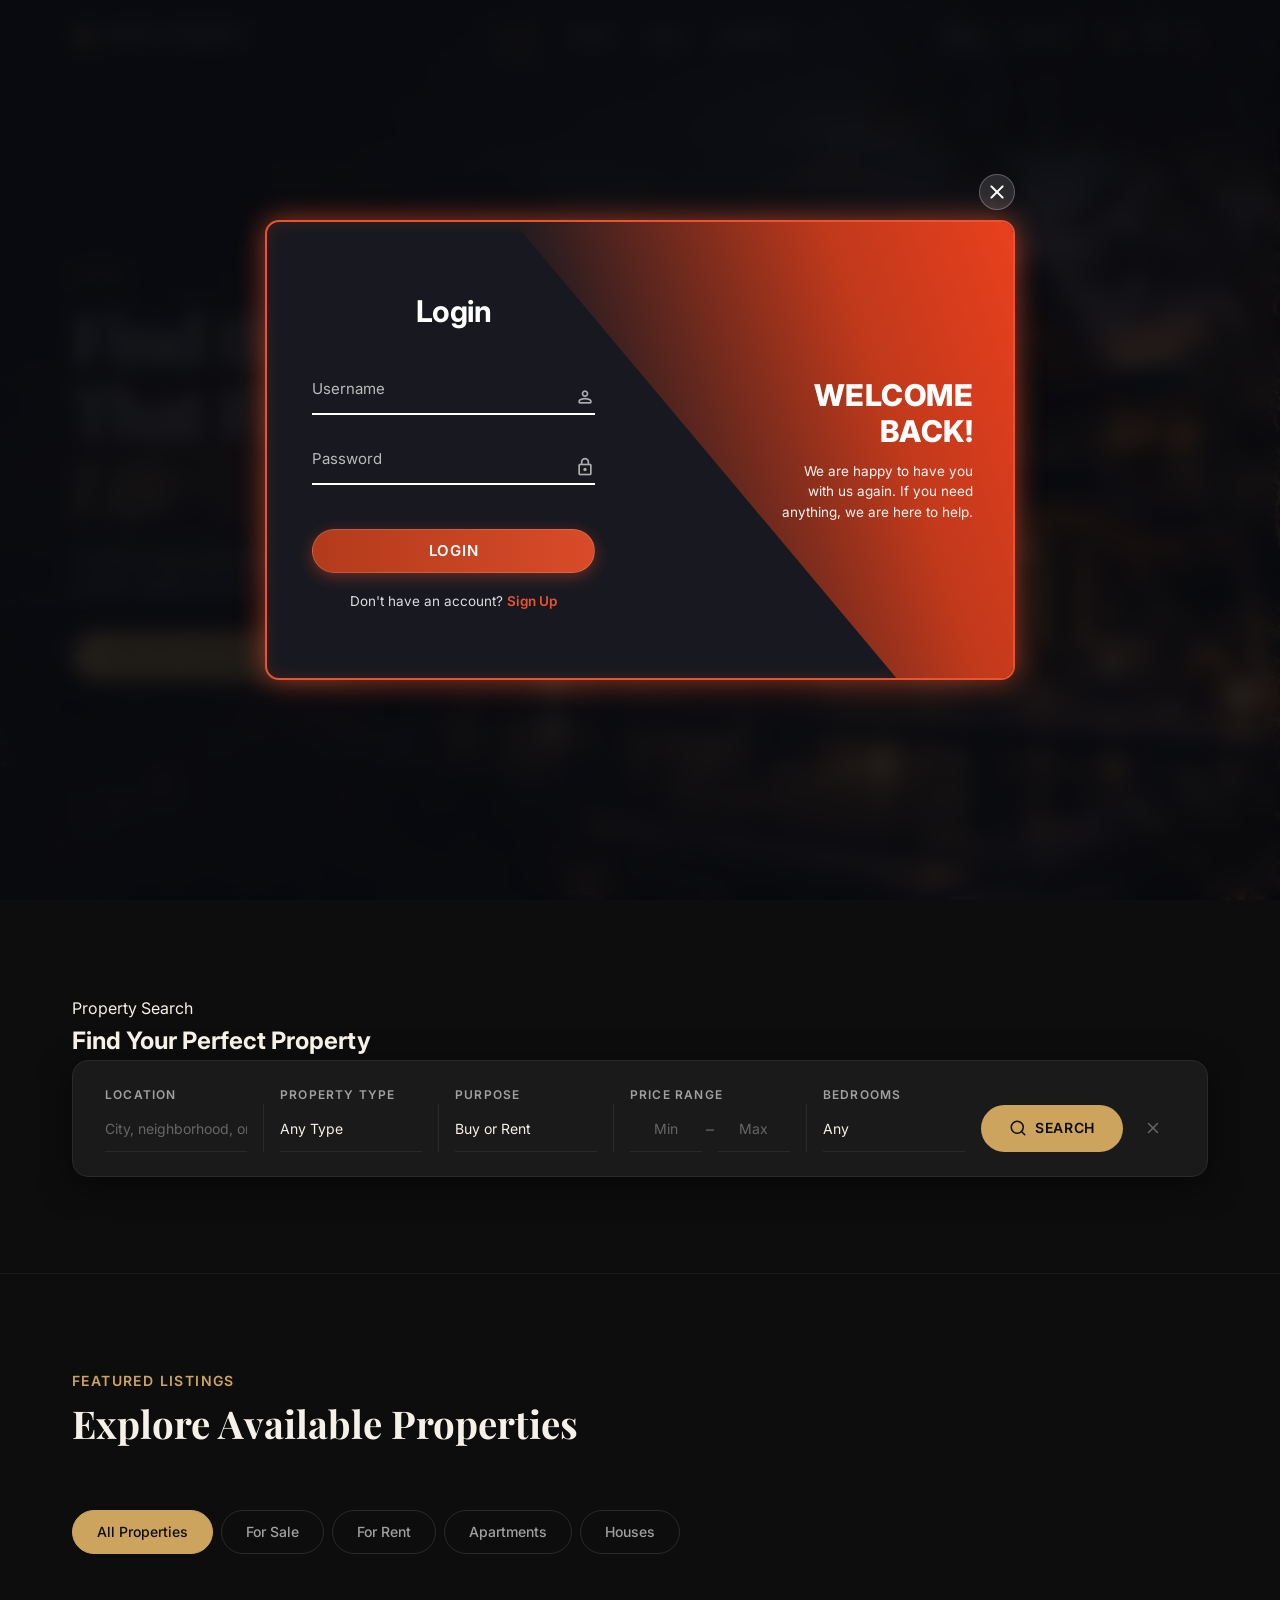
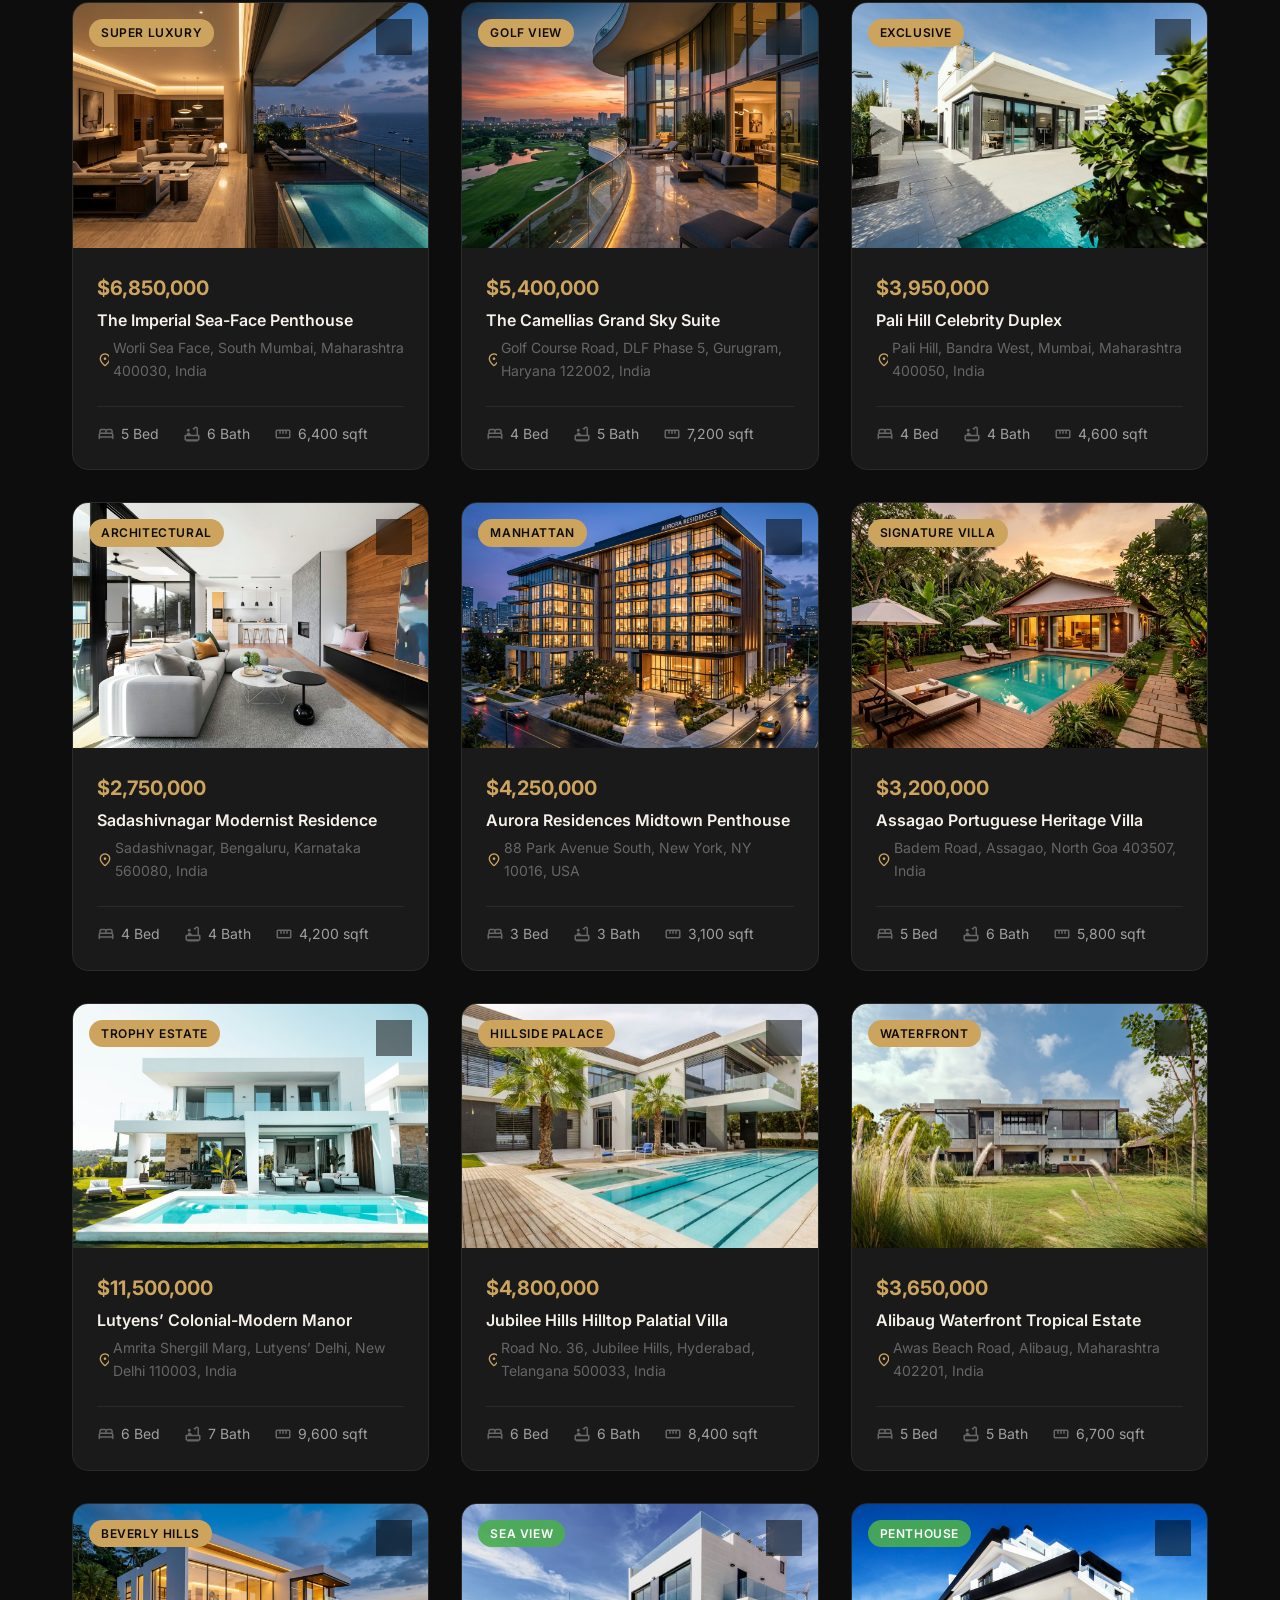
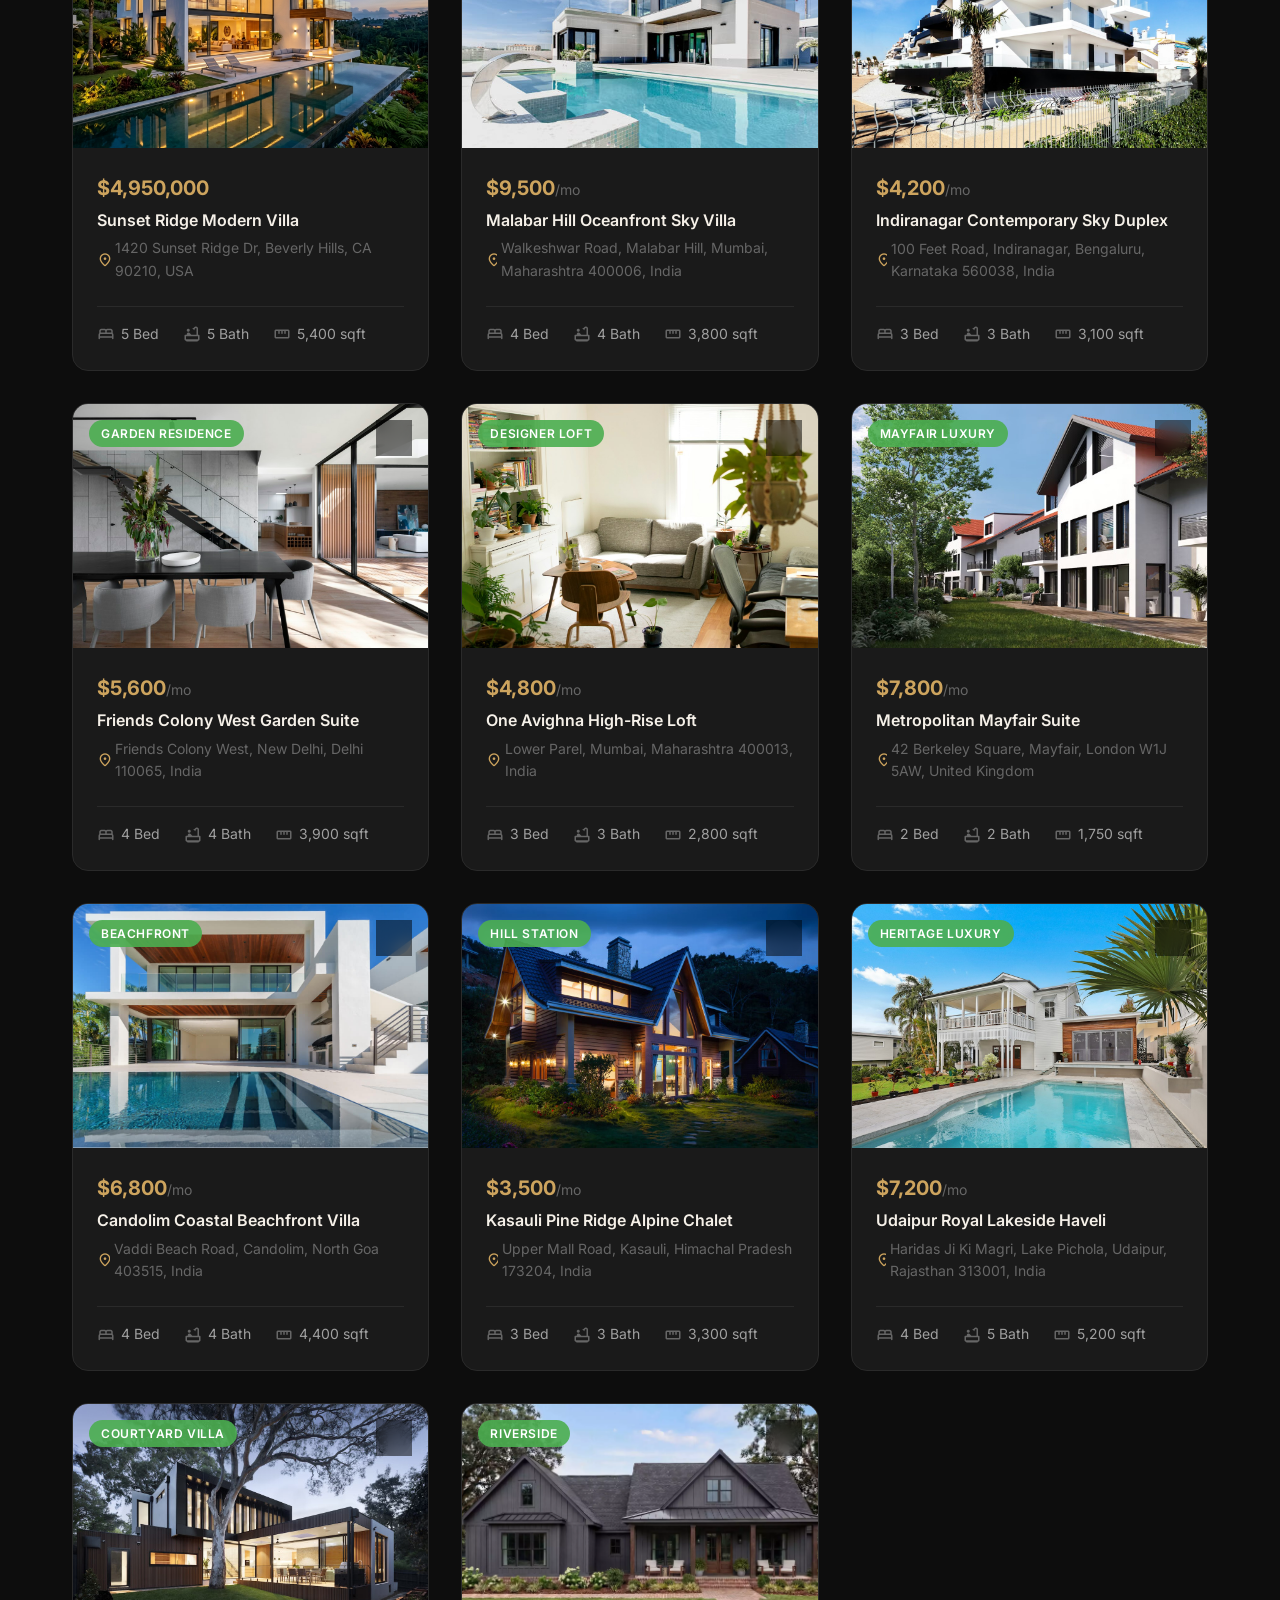
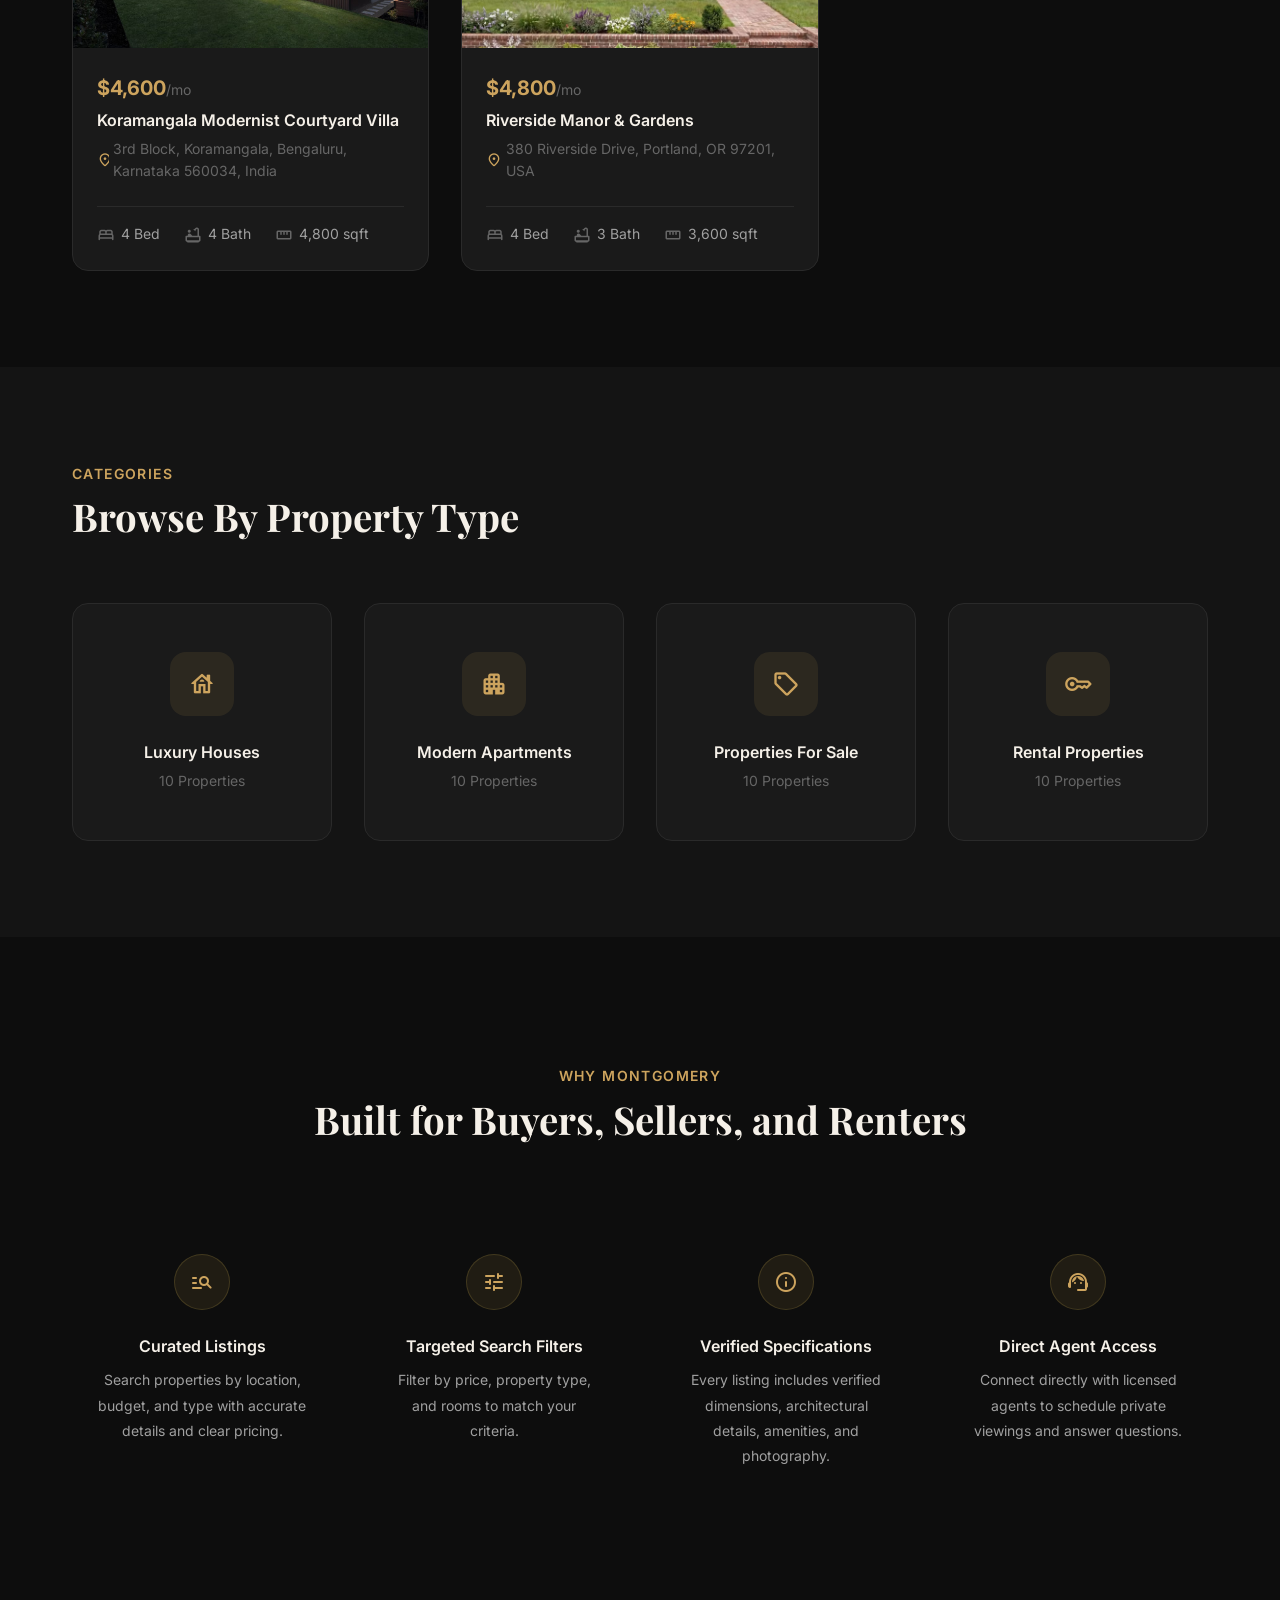
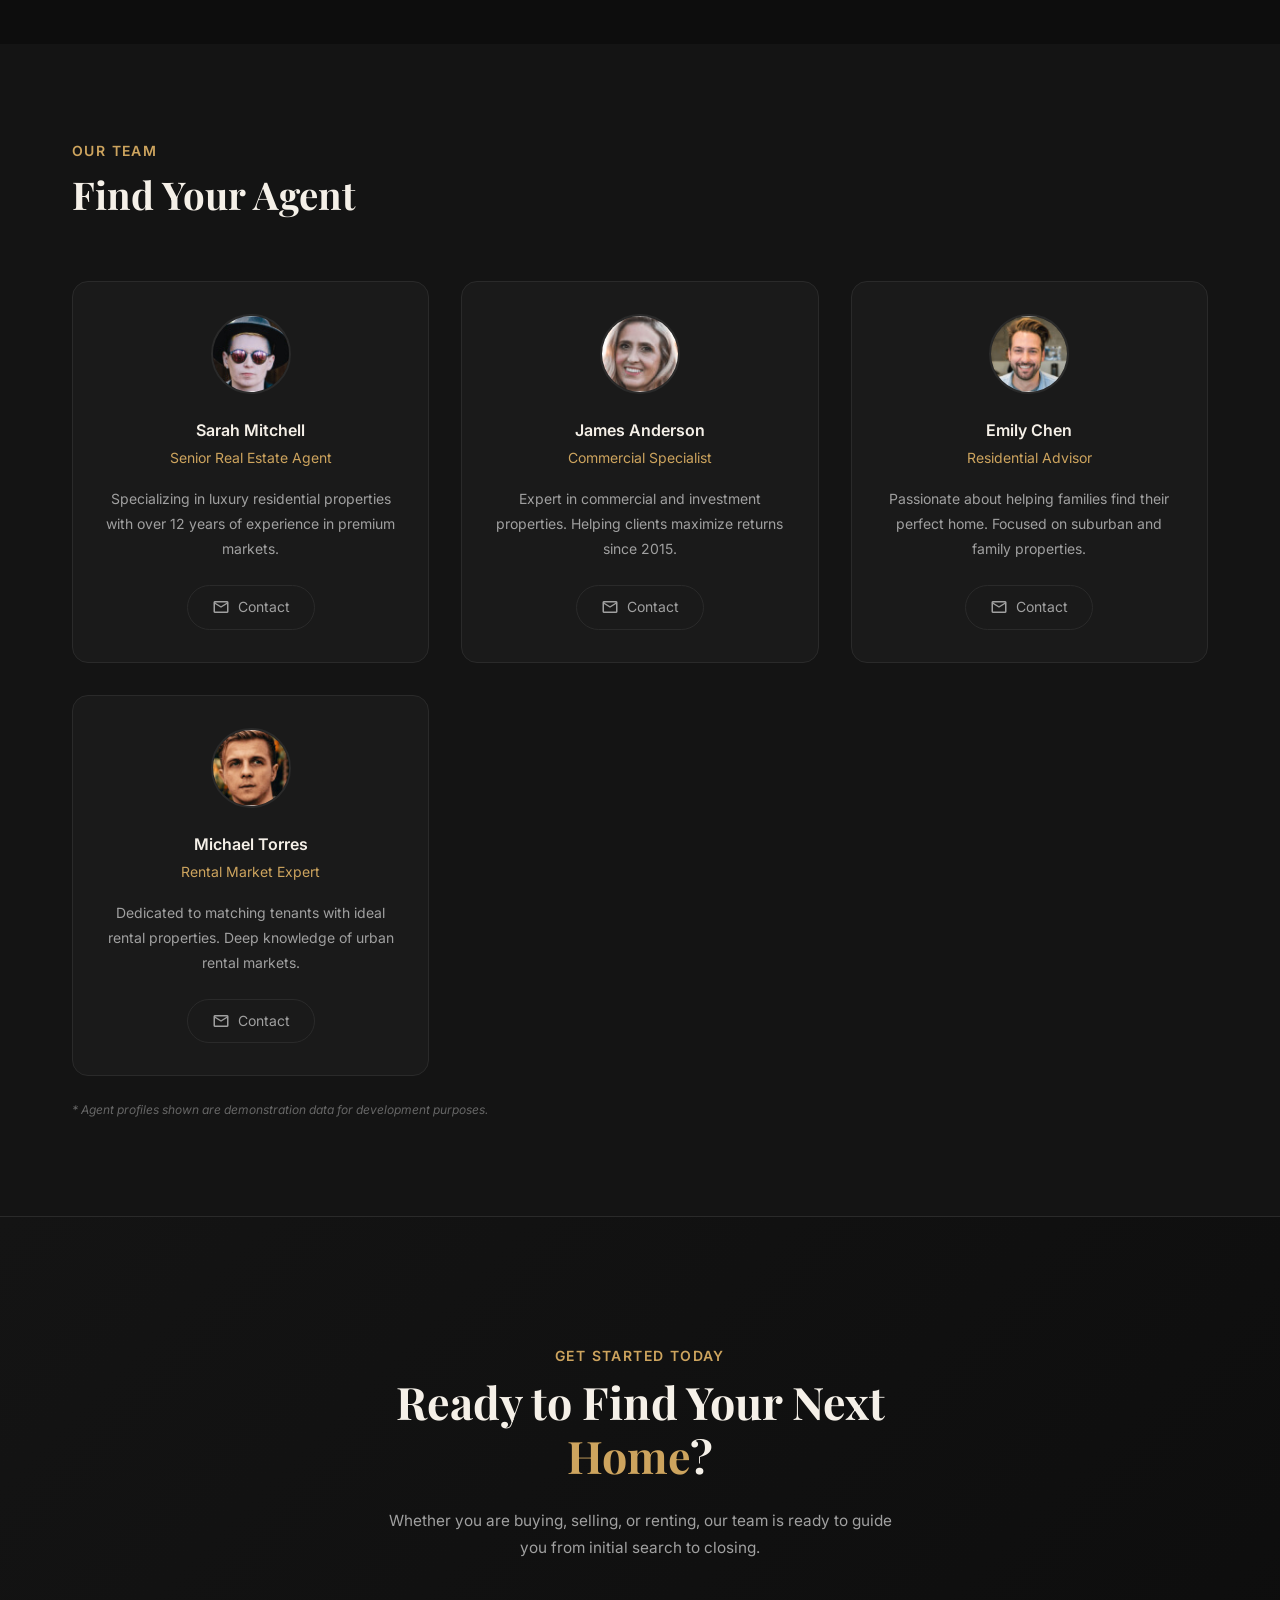
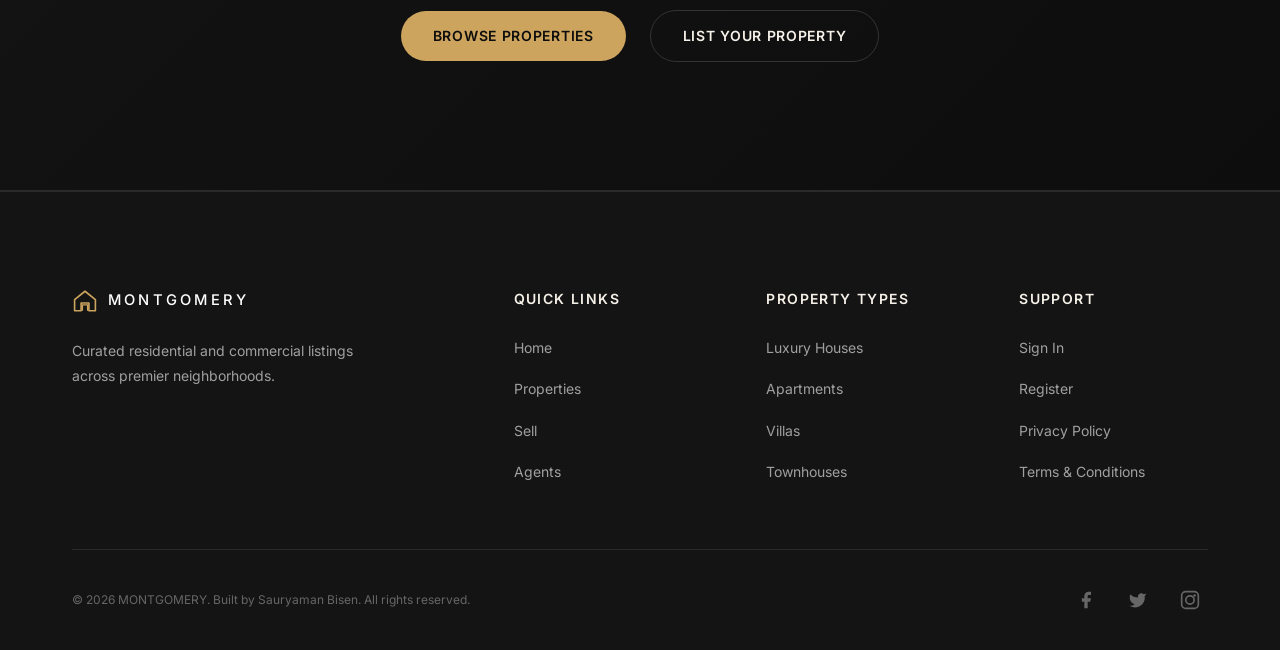
==== commit 50292a6a: "feat(calculator): develop interactive glassmorphic mortgage EMI calculator" ====
--- a/index.html
+++ b/index.html
@@ -19,6 +19,10 @@
     <link rel="stylesheet" href="https://fonts.googleapis.com/css2?family=Material+Symbols+Rounded:opsz,wght,FILL,GRAD@24,400,0..1,0" />
 
     <link rel="stylesheet" href="./assets/css/style.css">
+    <link rel="stylesheet" href="./assets/css/auth.css">
+    <link rel="stylesheet" href="./assets/css/calculator.css">
+
+    <script src="./assets/js/calculator.js" defer></script>
 
     <script src="./assets/js/script.js" defer></script>
     <script src="./assets/js/auth.js" defer></script>
@@ -53,6 +57,11 @@
           </div>
 
           <div class="navbar-contact">
+            <!-- Mortgage / EMI Calculator Trigger -->
+            <button type="button" class="nav-contact-btn" onclick="openMortgageCalculator();" aria-label="Mortgage &amp; EMI Calculator" title="Mortgage &amp; EMI Calculator">
+              <span class="material-symbols-rounded" style="font-size: 19px; color: var(--color-gold);" aria-hidden="true">calculate</span>
+              <span class="mobile-contact-label">EMI Calc</span>
+            </button>
             <a href="mailto:hello@montgomery.com" class="nav-contact-btn" aria-label="Email us" title="Email us">
               <svg class="nav-contact-icon" viewBox="0 0 24 24" width="18" height="18" stroke="currentColor" stroke-width="1.75" fill="none" stroke-linecap="round" stroke-linejoin="round" aria-hidden="true">
                 <rect x="2" y="4" width="20" height="16" rx="2"></rect>
--- a/assets/css/style.css
+++ b/assets/css/style.css
@@ -1633,84 +1633,6 @@
 @keyframes slideUp {
   from { opacity: 0; transform: translateY(20px); }
   to { opacity: 1; transform: translateY(0); }
-}
-
-
-
-/*-----------------------------------*\
-  #AUTH PAGES
-\*-----------------------------------*/
-
-.auth-page {
-  min-height: 100vh;
-  display: flex;
-  flex-direction: column;
-}
-
-.header-auth {
-  position: relative;
-  background: var(--color-bg-secondary);
-  border-bottom: 1px solid var(--color-border);
-}
-
-.auth-main {
-  flex: 1;
-  display: flex;
-  align-items: center;
-  justify-content: center;
-  padding: var(--space-3xl) var(--space-lg);
-}
-
-.auth-container {
-  width: 100%;
-  max-width: 460px;
-}
-
-.auth-card {
-  background: var(--color-bg-card);
-  border: 1px solid var(--color-border);
-  border-radius: var(--radius-lg);
-  padding: var(--space-2xl);
-}
-
-.auth-header {
-  text-align: center;
-  margin-bottom: var(--space-2xl);
-}
-
-.auth-title {
-  font-family: var(--font-display);
-  font-size: var(--fs-h2);
-  font-weight: var(--fw-bold);
-  margin-bottom: var(--space-sm);
-}
-
-.auth-subtitle {
-  color: var(--color-text-secondary);
-  font-size: var(--fs-small);
-}
-
-.auth-form { margin-bottom: var(--space-xl); }
-
-.auth-footer-text {
-  text-align: center;
-  font-size: var(--fs-small);
-  color: var(--color-text-secondary);
-}
-
-.auth-link {
-  color: var(--color-gold);
-  font-weight: var(--fw-medium);
-  transition: color var(--transition-fast);
-}
-
-.auth-link:hover { color: var(--color-gold-light); }
-
-.auth-demo-notice {
-  text-align: center;
-  margin-top: var(--space-lg);
-  padding-top: var(--space-md);
-  border-top: 1px solid var(--color-border);
 }
 
 
@@ -2434,8 +2356,6 @@
     max-width: 100%;
   }
 
-  .auth-card { padding: var(--space-lg); }
-
   .form-fieldset { padding: var(--space-md); }
 
   .categories-grid { grid-template-columns: 1fr 1fr; }
@@ -2472,535 +2392,4 @@
   }
 }
 
-/*-----------------------------------*\
-  #EXACT ANIMATED LOGIN & SIGNUP CARD
-  Matches the Coding Wizard animation
-\*-----------------------------------*/
-
-/* Modal Backdrop & Wrapper */
-.auth-modal-backdrop {
-  position: fixed;
-  inset: 0;
-  width: 100%;
-  height: 100%;
-  background: rgba(10, 11, 15, 0.84);
-  backdrop-filter: blur(8px);
-  -webkit-backdrop-filter: blur(8px);
-  z-index: 9999;
-  display: flex;
-  align-items: center;
-  justify-content: center;
-  padding: 20px;
-  opacity: 0;
-  visibility: hidden;
-  transition: opacity 0.4s ease, visibility 0.4s ease;
-}
-
-.auth-modal-backdrop.is-open {
-  opacity: 1;
-  visibility: visible;
-}
-
-.auth-modal-wrapper {
-  position: relative;
-  display: flex;
-  align-items: center;
-  justify-content: center;
-  transform: scale(0.92);
-  transition: transform 0.4s cubic-bezier(0.16, 1, 0.3, 1);
-}
-
-.auth-modal-backdrop.is-open .auth-modal-wrapper {
-  transform: scale(1);
-}
-
-/* Standalone Auth Page Wrapper (for signin.html & register.html) */
-.auth-page-animated {
-  min-height: 100vh;
-  display: flex;
-  flex-direction: column;
-  align-items: center;
-  justify-content: center;
-  padding: 80px 20px 40px;
-  background: radial-gradient(circle at 50% 30%, #1c1d25 0%, #0d0d11 100%);
-  position: relative;
-  overflow-x: hidden;
-}
-
-.auth-page-animated::before {
-  content: '';
-  position: absolute;
-  top: -20%;
-  left: 50%;
-  transform: translateX(-50%);
-  width: 600px;
-  height: 600px;
-  background: radial-gradient(circle, rgba(244, 91, 50, 0.12) 0%, transparent 70%);
-  pointer-events: none;
-  z-index: 0;
-}
-
-.auth-page-animated-header {
-  margin-bottom: 25px;
-  z-index: 2;
-  text-align: center;
-}
-
-/* Modal Close Button */
-.auth-modal-close {
-  position: absolute;
-  top: -45px;
-  right: 0;
-  width: 36px;
-  height: 36px;
-  border-radius: 50%;
-  background: rgba(255, 255, 255, 0.12);
-  border: 1px solid rgba(255, 255, 255, 0.25);
-  color: #ffffff;
-  display: flex;
-  align-items: center;
-  justify-content: center;
-  cursor: pointer;
-  z-index: 20;
-  transition: all 0.25s ease;
-}
-
-.auth-modal-close:hover {
-  background: #ff441f;
-  border-color: #ff441f;
-  transform: rotate(90deg);
-  box-shadow: 0 0 15px rgba(255, 68, 31, 0.6);
-}
-
-/* Exact Container / Card from the user's reference image */
-.animated-auth-box.container,
-.auth-modal-wrapper .container.animated-auth-box,
-.auth-page-animated .container.animated-auth-box {
-  position: relative;
-  width: 750px;
-  height: 460px;
-  background: #181920;
-  border: 2px solid #eb532e;
-  box-shadow: 0 0 25px rgba(235, 83, 46, 0.65), inset 0 0 15px rgba(235, 83, 46, 0.15);
-  border-radius: 12px;
-  padding: 0;
-  margin: 0;
-  overflow: hidden;
-  box-sizing: border-box;
-}
-
-/* Curved Animated Shapes (Red-orange diagonal split) */
-.animated-auth-box .curved-shape {
-  position: absolute;
-  right: 0;
-  top: -5px;
-  height: 600px;
-  width: 850px;
-  background: linear-gradient(45deg, #181920 15%, #c0391b 60%, #ff441f 100%);
-  transform: rotate(10deg) skewY(40deg);
-  transform-origin: bottom right;
-  transition: transform 1.3s cubic-bezier(0.4, 0, 0.2, 1);
-  transition-delay: 1.3s;
-  z-index: 1;
-}
-
-.container.active .curved-shape {
-  transform: rotate(0deg) skewY(0deg);
-  transition-delay: 0.3s;
-}
-
-.animated-auth-box .curved-shape2 {
-  position: absolute;
-  left: 250px;
-  top: 100%;
-  height: 700px;
-  width: 850px;
-  background: #181920;
-  border-top: 3px solid #ff441f;
-  transform: rotate(0deg) skewY(0deg);
-  transform-origin: bottom left;
-  transition: transform 1.3s cubic-bezier(0.4, 0, 0.2, 1);
-  transition-delay: 0.3s;
-  z-index: 1;
-}
-
-.container.active .curved-shape2 {
-  transform: rotate(-11deg) skewY(-41deg);
-  transition-delay: 1.0s;
-}
-
-/* Form Boxes (Login & Register) */
-.animated-auth-box .form-box {
-  position: absolute;
-  top: 0;
-  width: 50%;
-  height: 100%;
-  display: flex;
-  flex-direction: column;
-  justify-content: center;
-  z-index: 2;
-  box-sizing: border-box;
-}
-
-.animated-auth-box .form-box.Login {
-  left: 0;
-  padding: 0 45px;
-}
-
-.animated-auth-box .form-box.Register {
-  right: 0;
-  padding: 0 45px;
-  pointer-events: none;
-}
-
-.container.active .form-box.Login {
-  pointer-events: none;
-}
-
-.container.active .form-box.Register {
-  pointer-events: auto;
-}
-
-.animated-auth-box .form-box h2 {
-  font-size: 30px;
-  color: #ffffff;
-  text-align: center;
-  font-weight: 700;
-  margin-bottom: 10px;
-  font-family: var(--font-primary, sans-serif);
-  letter-spacing: -0.02em;
-}
-
-/* Info Content Boxes — strictly bounded within diagonal color zone */
-.animated-auth-box .info-content {
-  position: absolute;
-  top: 0;
-  height: 100%;
-  display: flex;
-  flex-direction: column;
-  justify-content: center;
-  z-index: 2;
-  box-sizing: border-box;
-}
-
-.animated-auth-box .info-content.Login {
-  right: 0;
-  width: 250px;
-  text-align: right;
-  padding: 0 40px 0 0;
-  align-items: flex-end;
-}
-
-.animated-auth-box .info-content.Register {
-  left: 0;
-  width: 250px;
-  text-align: left;
-  padding: 0 0 0 40px;
-  align-items: flex-start;
-  pointer-events: none;
-}
-
-.container.active .info-content.Login {
-  pointer-events: none;
-}
-
-.container.active .info-content.Register {
-  pointer-events: auto;
-}
-
-.animated-auth-box .info-content.Login h2 {
-  text-transform: uppercase;
-  font-size: 30px;
-  color: #ffffff;
-  line-height: 1.18;
-  font-weight: 800;
-  letter-spacing: 0.5px;
-  margin-bottom: 12px;
-  text-align: right;
-  max-width: 195px;
-  font-family: var(--font-primary, sans-serif);
-}
-
-.animated-auth-box .info-content.Login p {
-  font-size: 13.5px;
-  color: rgba(255, 255, 255, 0.95);
-  line-height: 1.5;
-  text-align: right;
-  max-width: 195px;
-  margin: 0;
-  font-family: var(--font-primary, sans-serif);
-}
-
-.animated-auth-box .info-content.Register h2 {
-  text-transform: uppercase;
-  font-size: 30px;
-  color: #ffffff;
-  line-height: 1.18;
-  font-weight: 800;
-  letter-spacing: 0.5px;
-  margin-bottom: 12px;
-  text-align: left;
-  max-width: 195px;
-  font-family: var(--font-primary, sans-serif);
-}
-
-.animated-auth-box .info-content.Register p {
-  font-size: 13.5px;
-  color: rgba(255, 255, 255, 0.95);
-  line-height: 1.5;
-  text-align: left;
-  max-width: 195px;
-  margin: 0;
-  font-family: var(--font-primary, sans-serif);
-}
-
-/* Exact Input Box Underline Design */
-.animated-auth-box .input-box {
-  position: relative;
-  width: 100%;
-  height: 52px;
-  margin: 18px 0 8px 0;
-}
-
-.animated-auth-box .input-box input {
-  width: 100%;
-  height: 100%;
-  background: transparent;
-  border: none;
-  outline: none;
-  border-bottom: 2px solid #ffffff;
-  font-size: 15px;
-  color: #ffffff;
-  font-weight: 500;
-  padding: 16px 30px 4px 0;
-  box-sizing: border-box;
-  transition: border-bottom-color 0.3s ease;
-  border-radius: 0;
-}
-
-.animated-auth-box .input-box label {
-  position: absolute;
-  top: 50%;
-  left: 0;
-  transform: translateY(-50%);
-  font-size: 15px;
-  color: rgba(255, 255, 255, 0.7);
-  pointer-events: none;
-  transition: all 0.3s ease;
-}
-
-.animated-auth-box .input-box input:focus ~ label,
-.animated-auth-box .input-box input:valid ~ label,
-.animated-auth-box .input-box input.has-value ~ label {
-  top: 4px;
-  font-size: 12.5px;
-  color: #ff4d29;
-  font-weight: 500;
-}
-
-.animated-auth-box .input-box input:not(:focus):valid ~ label,
-.animated-auth-box .input-box input:not(:focus).has-value ~ label {
-  color: rgba(255, 255, 255, 0.75);
-}
-
-.animated-auth-box .input-box input:focus {
-  border-bottom-color: #ff4d29;
-}
-
-.animated-auth-box .input-box .input-ico {
-  position: absolute;
-  bottom: 8px;
-  right: 0;
-  font-size: 20px;
-  color: rgba(255, 255, 255, 0.65);
-  pointer-events: none;
-  transition: color 0.3s ease;
-}
-
-.animated-auth-box .input-box input:focus ~ .input-ico {
-  color: #ff4d29;
-}
-
-/* Gradient Pill Submit Button */
-.animated-auth-box .btn {
-  position: relative;
-  width: 100%;
-  height: 44px;
-  background: linear-gradient(90deg, #b23b1c, #d94b28);
-  border: 1px solid rgba(255, 255, 255, 0.15);
-  outline: none;
-  border-radius: 40px;
-  cursor: pointer;
-  font-size: 15px;
-  color: #ffffff;
-  font-weight: 600;
-  box-shadow: 0 4px 15px rgba(217, 75, 40, 0.4);
-  margin-top: 18px;
-  transition: transform 0.2s ease, box-shadow 0.2s ease, background 0.25s ease;
-  display: flex;
-  align-items: center;
-  justify-content: center;
-}
-
-.animated-auth-box .btn:hover {
-  transform: translateY(-2px);
-  box-shadow: 0 6px 20px rgba(217, 75, 40, 0.65);
-  background: linear-gradient(90deg, #c4401f, #eb532e);
-}
-
-.animated-auth-box .btn:active {
-  transform: translateY(0);
-}
-
-/* Switch Links */
-.animated-auth-box .regi-link {
-  font-size: 13.5px;
-  text-align: center;
-  margin-top: 18px;
-  color: rgba(255, 255, 255, 0.85);
-}
-
-.animated-auth-box .regi-link p {
-  margin: 0;
-}
-
-.animated-auth-box .regi-link p a {
-  color: #eb532e;
-  text-decoration: none;
-  font-weight: 600;
-  transition: color 0.2s ease;
-}
-
-.animated-auth-box .regi-link p a:hover {
-  text-decoration: underline;
-  color: #ff7152;
-}
-
-/* Feedback/Alert Messages */
-.animated-auth-box .animated-auth-feedback {
-  min-height: 18px;
-  font-size: 12px;
-  margin-top: 8px;
-  text-align: center;
-  transition: all 0.2s ease;
-}
-
-.animated-auth-box .animated-auth-feedback.error {
-  color: #ff6b6b;
-}
-
-.animated-auth-box .animated-auth-feedback.success {
-  color: #4cd964;
-}
-
-/* ----------------------------------------------------
-   ANIMATION RULES — EXACT SPECIFICATION FROM USER IMAGE
-   ---------------------------------------------------- */
-.form-box.Login .animation {
-  transform: translateX(0%);
-  opacity: 1;
-  filter: blur(0px);
-  transition: .7s ease;
-  transition-delay: calc(.1s * var(--D));
-}
-
-.container.active .form-box.Login .animation,
-.animated-auth-box.active .form-box.Login .animation {
-  transform: translateX(-120%);
-  opacity: 0;
-  filter: blur(10px);
-  transition-delay: calc(.1s * var(--S));
-}
-
-.info-content.Login .animation {
-  transform: translateX(0%);
-  opacity: 1;
-  filter: blur(0px);
-  transition: .7s ease;
-  transition-delay: calc(.1s * var(--D));
-}
-
-.container.active .info-content.Login .animation,
-.animated-auth-box.active .info-content.Login .animation {
-  transform: translateX(120%);
-  opacity: 0;
-  filter: blur(10px);
-  transition-delay: calc(.1s * var(--S));
-}
-
-/* The exact rules shown in user code snippet: */     
-.form-box.Register .animation {
-  transform: translateX(120%);
-  transition: .7s ease;
-  opacity: 0;
-  filter: blur(10px);
-  transition-delay: calc(.1s * var(--S));
-}
-
-.container.active .animation,
-.animated-auth-box.active .animation {
-  transform: translateX(0%);
-  opacity: 1;
-  transition-delay: calc(.1s * var(--li));
-}
-
-.container.active .form-box.Register .animation,
-.animated-auth-box.active .form-box.Register .animation {
-  transform: translateX(0%);
-  opacity: 1;
-  filter: blur(0px);
-  transition-delay: calc(.1s * var(--li));
-}
-
-.info-content.Register .animation {
-  transform: translateX(-120%);
-  transition: .7s ease;
-  opacity: 0;
-  filter: blur(10px);
-  transition-delay: calc(.1s * var(--S));
-}
-
-.container.active .info-content.Register .animation,
-.animated-auth-box.active .info-content.Register .animation {
-  transform: translateX(0%);
-  opacity: 1;
-  filter: blur(0px);
-  transition-delay: calc(.1s * var(--li));
-}
-
-/* Responsive styles for mobile & tablet */
-@media (max-width: 768px) {
-  .animated-auth-box.container,
-  .auth-modal-wrapper .container.animated-auth-box,
-  .auth-page-animated .container.animated-auth-box {
-    width: 95vw;
-    max-width: 420px;
-    height: 520px;
-  }
-
-  .animated-auth-box .form-box {
-    width: 100%;
-    padding: 0 24px;
-  }
-
-  .animated-auth-box .info-content {
-    display: none;
-  }
-
-  .animated-auth-box .curved-shape,
-  .animated-auth-box .curved-shape2 {
-    display: none;
-  }
-
-  .form-box.Register .animation {
-    transform: translateY(100%);
-  }
-
-  .container.active .form-box.Register .animation {
-    transform: translateY(0%);
-  }
-
-  .container.active .form-box.Login .animation {
-    transform: translateY(-100%);
-  }
-}+/* Note: Dedicated Auth modal & page styles are cleanly modularized in assets/css/auth.css */
--- a/assets/css/auth.css
+++ b/assets/css/auth.css
@@ -0,0 +1,562 @@
+/**
+ * MONTGOMERY Real Estate — Authentication Stylesheet
+ * Handles: Exact Animated Login & Sign Up Modal, Standalone Auth Pages,
+ * Curved Shapes, Diagonal Split Transitions, Underline Floating Labels, and Responsive Auth Card.
+ */
+
+/* ==========================================
+   PAGE LEVEL AUTH STYLES
+   ========================================== */
+
+.auth-page {
+  min-height: 100vh;
+  display: flex;
+  flex-direction: column;
+}
+
+.header-auth {
+  position: relative;
+  background: var(--color-bg-secondary);
+  border-bottom: 1px solid var(--color-border);
+}
+
+/* ==========================================
+   MODAL BACKDROP & WRAPPER
+   ========================================== */
+
+.auth-modal-backdrop {
+  position: fixed;
+  inset: 0;
+  width: 100%;
+  height: 100%;
+  background: rgba(10, 11, 15, 0.88);
+  backdrop-filter: blur(10px);
+  -webkit-backdrop-filter: blur(10px);
+  z-index: 9999;
+  display: flex;
+  align-items: center;
+  justify-content: center;
+  padding: 20px;
+  opacity: 0;
+  visibility: hidden;
+  transition: opacity 0.4s ease, visibility 0.4s ease;
+}
+
+.auth-modal-backdrop.is-open {
+  opacity: 1;
+  visibility: visible;
+}
+
+.auth-modal-wrapper {
+  position: relative;
+  display: flex;
+  align-items: center;
+  justify-content: center;
+  transform: scale(0.92);
+  transition: transform 0.4s cubic-bezier(0.16, 1, 0.3, 1);
+}
+
+.auth-modal-backdrop.is-open .auth-modal-wrapper {
+  transform: scale(1);
+}
+
+/* ==========================================
+   STANDALONE AUTH PAGE WRAPPER
+   ========================================== */
+
+.auth-page-animated {
+  min-height: 100vh;
+  display: flex;
+  flex-direction: column;
+  align-items: center;
+  justify-content: center;
+  padding: 80px 20px 40px;
+  background: radial-gradient(circle at 50% 30%, #1c1d25 0%, #0d0d11 100%);
+  position: relative;
+  overflow-x: hidden;
+}
+
+.auth-page-animated::before {
+  content: '';
+  position: absolute;
+  top: -20%;
+  left: 50%;
+  transform: translateX(-50%);
+  width: 650px;
+  height: 650px;
+  background: radial-gradient(circle, rgba(235, 83, 46, 0.14) 0%, transparent 70%);
+  pointer-events: none;
+  z-index: 0;
+}
+
+.auth-page-animated-header {
+  margin-bottom: 25px;
+  z-index: 2;
+  text-align: center;
+}
+
+/* ==========================================
+   CLOSE BUTTON
+   ========================================== */
+
+.auth-modal-close {
+  position: absolute;
+  top: -46px;
+  right: 0;
+  width: 36px;
+  height: 36px;
+  border-radius: 50%;
+  background: rgba(255, 255, 255, 0.12);
+  border: 1px solid rgba(255, 255, 255, 0.25);
+  color: #ffffff;
+  display: flex;
+  align-items: center;
+  justify-content: center;
+  cursor: pointer;
+  z-index: 20;
+  transition: all 0.25s ease;
+}
+
+.auth-modal-close:hover {
+  background: #ff441f;
+  border-color: #ff441f;
+  transform: rotate(90deg);
+  box-shadow: 0 0 16px rgba(255, 68, 31, 0.6);
+}
+
+/* ==========================================
+   ANIMATED AUTH CARD CONTAINER
+   ========================================== */
+
+.animated-auth-box.container,
+.auth-modal-wrapper .container.animated-auth-box,
+.auth-page-animated .container.animated-auth-box {
+  position: relative;
+  width: 750px;
+  height: 460px;
+  background: #181920;
+  border: 2px solid #eb532e;
+  box-shadow: 0 0 28px rgba(235, 83, 46, 0.65), inset 0 0 16px rgba(235, 83, 46, 0.15);
+  border-radius: 14px;
+  padding: 0;
+  margin: 0;
+  overflow: hidden;
+  box-sizing: border-box;
+}
+
+/* ==========================================
+   CURVED ANIMATED SHAPES (Red-orange diagonal split)
+   ========================================== */
+
+.animated-auth-box .curved-shape {
+  position: absolute;
+  right: 0;
+  top: -5px;
+  height: 600px;
+  width: 850px;
+  background: linear-gradient(45deg, #181920 15%, #c0391b 60%, #ff441f 100%);
+  transform: rotate(10deg) skewY(40deg);
+  transform-origin: bottom right;
+  transition: transform 1.3s cubic-bezier(0.4, 0, 0.2, 1);
+  transition-delay: 1.3s;
+  z-index: 1;
+}
+
+.container.active .curved-shape,
+.animated-auth-box.active .curved-shape {
+  transform: rotate(0deg) skewY(0deg);
+  transition-delay: 0.3s;
+}
+
+.animated-auth-box .curved-shape2 {
+  position: absolute;
+  left: 250px;
+  top: 100%;
+  height: 700px;
+  width: 850px;
+  background: #181920;
+  border-top: 3px solid #ff441f;
+  transform: rotate(0deg) skewY(0deg);
+  transform-origin: bottom left;
+  transition: transform 1.3s cubic-bezier(0.4, 0, 0.2, 1);
+  transition-delay: 0.3s;
+  z-index: 1;
+}
+
+.container.active .curved-shape2,
+.animated-auth-box.active .curved-shape2 {
+  transform: rotate(-11deg) skewY(-41deg);
+  transition-delay: 1.0s;
+}
+
+/* ==========================================
+   FORM BOXES (Login & Register)
+   ========================================== */
+
+.animated-auth-box .form-box {
+  position: absolute;
+  top: 0;
+  width: 50%;
+  height: 100%;
+  display: flex;
+  flex-direction: column;
+  justify-content: center;
+  z-index: 2;
+  box-sizing: border-box;
+}
+
+.animated-auth-box .form-box.Login {
+  left: 0;
+  padding: 0 45px;
+}
+
+.animated-auth-box .form-box.Register {
+  right: 0;
+  padding: 0 45px;
+  pointer-events: none;
+}
+
+.container.active .form-box.Login,
+.animated-auth-box.active .form-box.Login {
+  pointer-events: none;
+}
+
+.container.active .form-box.Register,
+.animated-auth-box.active .form-box.Register {
+  pointer-events: auto;
+}
+
+.animated-auth-box .form-box h2 {
+  font-size: 30px;
+  color: #ffffff;
+  text-align: center;
+  font-weight: 700;
+  margin-bottom: 10px;
+  font-family: var(--font-primary, 'Inter', sans-serif);
+  letter-spacing: -0.02em;
+}
+
+/* ==========================================
+   INFO CONTENT BOXES
+   ========================================== */
+
+.animated-auth-box .info-content {
+  position: absolute;
+  top: 0;
+  height: 100%;
+  display: flex;
+  flex-direction: column;
+  justify-content: center;
+  z-index: 2;
+  box-sizing: border-box;
+}
+
+.animated-auth-box .info-content.Login {
+  right: 0;
+  width: 250px;
+  text-align: right;
+  padding: 0 40px 0 0;
+  align-items: flex-end;
+}
+
+.animated-auth-box .info-content.Register {
+  left: 0;
+  width: 250px;
+  text-align: left;
+  padding: 0 0 0 40px;
+  align-items: flex-start;
+  pointer-events: none;
+}
+
+.container.active .info-content.Login,
+.animated-auth-box.active .info-content.Login {
+  pointer-events: none;
+}
+
+.container.active .info-content.Register,
+.animated-auth-box.active .info-content.Register {
+  pointer-events: auto;
+}
+
+.animated-auth-box .info-content.Login h2,
+.animated-auth-box .info-content.Register h2 {
+  text-transform: uppercase;
+  font-size: 30px;
+  color: #ffffff;
+  line-height: 1.18;
+  font-weight: 800;
+  letter-spacing: 0.5px;
+  margin-bottom: 12px;
+  max-width: 195px;
+  font-family: var(--font-primary, 'Inter', sans-serif);
+}
+
+.animated-auth-box .info-content.Login p,
+.animated-auth-box .info-content.Register p {
+  font-size: 13.5px;
+  color: rgba(255, 255, 255, 0.95);
+  line-height: 1.5;
+  max-width: 195px;
+  margin: 0;
+  font-family: var(--font-primary, 'Inter', sans-serif);
+}
+
+/* ==========================================
+   INPUT BOX UNDERLINE DESIGN
+   ========================================== */
+
+.animated-auth-box .input-box {
+  position: relative;
+  width: 100%;
+  height: 52px;
+  margin: 18px 0 8px 0;
+}
+
+.animated-auth-box .input-box input {
+  width: 100%;
+  height: 100%;
+  background: transparent;
+  border: none;
+  outline: none;
+  border-bottom: 2px solid #ffffff;
+  font-size: 15px;
+  color: #ffffff;
+  font-weight: 500;
+  padding: 16px 30px 4px 0;
+  box-sizing: border-box;
+  transition: border-bottom-color 0.3s ease;
+  border-radius: 0;
+}
+
+.animated-auth-box .input-box label {
+  position: absolute;
+  top: 50%;
+  left: 0;
+  transform: translateY(-50%);
+  font-size: 15px;
+  color: rgba(255, 255, 255, 0.7);
+  pointer-events: none;
+  transition: all 0.3s ease;
+}
+
+.animated-auth-box .input-box input:focus ~ label,
+.animated-auth-box .input-box input:valid ~ label,
+.animated-auth-box .input-box input.has-value ~ label {
+  top: 4px;
+  font-size: 12.5px;
+  color: #ff4d29;
+  font-weight: 500;
+}
+
+.animated-auth-box .input-box input:not(:focus):valid ~ label,
+.animated-auth-box .input-box input:not(:focus).has-value ~ label {
+  color: rgba(255, 255, 255, 0.75);
+}
+
+.animated-auth-box .input-box input:focus {
+  border-bottom-color: #ff4d29;
+}
+
+.animated-auth-box .input-box .input-ico {
+  position: absolute;
+  bottom: 8px;
+  right: 0;
+  font-size: 20px;
+  color: rgba(255, 255, 255, 0.65);
+  pointer-events: none;
+  transition: color 0.3s ease;
+}
+
+.animated-auth-box .input-box input:focus ~ .input-ico {
+  color: #ff4d29;
+}
+
+/* ==========================================
+   SUBMIT BUTTON & LINKS
+   ========================================== */
+
+.animated-auth-box .btn {
+  position: relative;
+  width: 100%;
+  height: 44px;
+  background: linear-gradient(90deg, #b23b1c, #d94b28);
+  border: 1px solid rgba(255, 255, 255, 0.15);
+  outline: none;
+  border-radius: 40px;
+  cursor: pointer;
+  font-size: 15px;
+  color: #ffffff;
+  font-weight: 600;
+  box-shadow: 0 4px 15px rgba(217, 75, 40, 0.4);
+  margin-top: 18px;
+  transition: transform 0.2s ease, box-shadow 0.2s ease, background 0.25s ease;
+  display: flex;
+  align-items: center;
+  justify-content: center;
+}
+
+.animated-auth-box .btn:hover {
+  transform: translateY(-2px);
+  box-shadow: 0 6px 20px rgba(217, 75, 40, 0.65);
+  background: linear-gradient(90deg, #c4401f, #eb532e);
+}
+
+.animated-auth-box .btn:active {
+  transform: translateY(0);
+}
+
+.animated-auth-box .regi-link {
+  font-size: 13.5px;
+  text-align: center;
+  margin-top: 18px;
+  color: rgba(255, 255, 255, 0.85);
+}
+
+.animated-auth-box .regi-link p {
+  margin: 0;
+}
+
+.animated-auth-box .regi-link p a {
+  color: #eb532e;
+  text-decoration: none;
+  font-weight: 600;
+  transition: color 0.2s ease;
+}
+
+.animated-auth-box .regi-link p a:hover {
+  text-decoration: underline;
+  color: #ff7152;
+}
+
+.animated-auth-box .animated-auth-feedback {
+  min-height: 18px;
+  font-size: 12px;
+  margin-top: 8px;
+  text-align: center;
+  transition: all 0.2s ease;
+}
+
+.animated-auth-box .animated-auth-feedback.error {
+  color: #ff6b6b;
+}
+
+.animated-auth-box .animated-auth-feedback.success {
+  color: #4cd964;
+}
+
+/* ==========================================
+   ANIMATION KEYFRAMES & TRANSITIONS
+   ========================================== */
+
+.form-box.Login .animation {
+  transform: translateX(0%);
+  opacity: 1;
+  filter: blur(0px);
+  transition: .7s ease;
+  transition-delay: calc(.1s * var(--D));
+}
+
+.container.active .form-box.Login .animation,
+.animated-auth-box.active .form-box.Login .animation {
+  transform: translateX(-120%);
+  opacity: 0;
+  filter: blur(10px);
+  transition-delay: calc(.1s * var(--S));
+}
+
+.info-content.Login .animation {
+  transform: translateX(0%);
+  opacity: 1;
+  filter: blur(0px);
+  transition: .7s ease;
+  transition-delay: calc(.1s * var(--D));
+}
+
+.container.active .info-content.Login .animation,
+.animated-auth-box.active .info-content.Login .animation {
+  transform: translateX(120%);
+  opacity: 0;
+  filter: blur(10px);
+  transition-delay: calc(.1s * var(--S));
+}
+
+.form-box.Register .animation {
+  transform: translateX(120%);
+  transition: .7s ease;
+  opacity: 0;
+  filter: blur(10px);
+  transition-delay: calc(.1s * var(--S));
+}
+
+.container.active .animation,
+.animated-auth-box.active .animation {
+  transform: translateX(0%);
+  opacity: 1;
+  transition-delay: calc(.1s * var(--li));
+}
+
+.container.active .form-box.Register .animation,
+.animated-auth-box.active .form-box.Register .animation {
+  transform: translateX(0%);
+  opacity: 1;
+  filter: blur(0px);
+  transition-delay: calc(.1s * var(--li));
+}
+
+.info-content.Register .animation {
+  transform: translateX(-120%);
+  transition: .7s ease;
+  opacity: 0;
+  filter: blur(10px);
+  transition-delay: calc(.1s * var(--S));
+}
+
+.container.active .info-content.Register .animation,
+.animated-auth-box.active .info-content.Register .animation {
+  transform: translateX(0%);
+  opacity: 1;
+  filter: blur(0px);
+  transition-delay: calc(.1s * var(--li));
+}
+
+/* ==========================================
+   RESPONSIVE DESIGN (MOBILE & TABLET)
+   ========================================== */
+
+@media (max-width: 768px) {
+  .animated-auth-box.container,
+  .auth-modal-wrapper .container.animated-auth-box,
+  .auth-page-animated .container.animated-auth-box {
+    width: 95vw;
+    max-width: 420px;
+    height: 520px;
+  }
+
+  .animated-auth-box .form-box {
+    width: 100%;
+    padding: 0 24px;
+  }
+
+  .animated-auth-box .info-content {
+    display: none;
+  }
+
+  .animated-auth-box .curved-shape,
+  .animated-auth-box .curved-shape2 {
+    display: none;
+  }
+
+  .form-box.Register .animation {
+    transform: translateY(100%);
+  }
+
+  .container.active .form-box.Register .animation,
+  .animated-auth-box.active .form-box.Register .animation {
+    transform: translateY(0%);
+  }
+
+  .container.active .form-box.Login .animation,
+  .animated-auth-box.active .form-box.Login .animation {
+    transform: translateY(-100%);
+  }
+}
--- a/assets/css/calculator.css
+++ b/assets/css/calculator.css
@@ -0,0 +1,342 @@
+/**
+ * MONTGOMERY Real Estate — Mortgage & Investment Calculator Stylesheet
+ * Elegant luxury modal & inline calculator with real-time slider controls and visual breakdown bars.
+ */
+
+/* ==========================================
+   CALCULATOR MODAL & WRAPPER
+   ========================================== */
+
+.calc-modal-backdrop {
+  position: fixed;
+  inset: 0;
+  width: 100%;
+  height: 100%;
+  background: rgba(10, 11, 15, 0.88);
+  backdrop-filter: blur(10px);
+  -webkit-backdrop-filter: blur(10px);
+  z-index: 9998;
+  display: flex;
+  align-items: center;
+  justify-content: center;
+  padding: 20px;
+  opacity: 0;
+  visibility: hidden;
+  transition: opacity 0.35s ease, visibility 0.35s ease;
+}
+
+.calc-modal-backdrop.is-open {
+  opacity: 1;
+  visibility: visible;
+}
+
+.calc-card {
+  position: relative;
+  width: 100%;
+  max-width: 680px;
+  background: var(--color-bg-card);
+  border: 1px solid var(--color-gold);
+  border-radius: var(--radius-xl);
+  box-shadow: var(--shadow-2xl), 0 0 35px rgba(201, 168, 76, 0.2);
+  padding: var(--space-2xl);
+  max-height: 90vh;
+  overflow-y: auto;
+  transform: translateY(20px) scale(0.96);
+  transition: transform 0.35s cubic-bezier(0.16, 1, 0.3, 1);
+}
+
+.calc-modal-backdrop.is-open .calc-card {
+  transform: translateY(0) scale(1);
+}
+
+.calc-close-btn {
+  position: absolute;
+  top: 18px;
+  right: 18px;
+  width: 36px;
+  height: 36px;
+  border-radius: 50%;
+  background: var(--color-bg-elevated);
+  border: 1px solid var(--color-border);
+  color: var(--color-text-secondary);
+  display: flex;
+  align-items: center;
+  justify-content: center;
+  cursor: pointer;
+  transition: all var(--transition-fast);
+}
+
+.calc-close-btn:hover {
+  color: var(--color-text-primary);
+  border-color: var(--color-gold);
+  transform: rotate(90deg);
+}
+
+/* ==========================================
+   HEADER & SUMMARY CARD
+   ========================================== */
+
+.calc-header {
+  margin-bottom: var(--space-xl);
+}
+
+.calc-subtitle {
+  font-size: var(--fs-xs);
+  text-transform: uppercase;
+  letter-spacing: 0.15em;
+  color: var(--color-gold);
+  font-weight: var(--fw-semibold);
+  margin-bottom: 4px;
+}
+
+.calc-title {
+  font-family: var(--font-display);
+  font-size: var(--fs-h2);
+  color: var(--color-text-primary);
+}
+
+.calc-result-box {
+  background: linear-gradient(135deg, rgba(201, 168, 76, 0.12) 0%, rgba(18, 19, 26, 0.95) 100%);
+  border: 1px solid rgba(201, 168, 76, 0.35);
+  border-radius: var(--radius-lg);
+  padding: var(--space-xl);
+  text-align: center;
+  margin-bottom: var(--space-2xl);
+}
+
+.calc-monthly-label {
+  font-size: var(--fs-small);
+  color: var(--color-text-secondary);
+  text-transform: uppercase;
+  letter-spacing: 0.1em;
+  margin-bottom: 6px;
+}
+
+.calc-monthly-amount {
+  font-size: clamp(2rem, 5vw, 2.75rem);
+  font-weight: var(--fw-bold);
+  color: var(--color-gold);
+  font-family: var(--font-display);
+  line-height: 1.1;
+  margin-bottom: 4px;
+}
+
+.calc-monthly-period {
+  font-size: var(--fs-base);
+  color: var(--color-text-secondary);
+  font-weight: var(--fw-normal);
+}
+
+/* ==========================================
+   BREAKDOWN VISUAL BAR
+   ========================================== */
+
+.calc-bar-wrapper {
+  margin: var(--space-lg) 0 var(--space-md);
+}
+
+.calc-bar {
+  display: flex;
+  height: 10px;
+  border-radius: var(--radius-full);
+  overflow: hidden;
+  background: var(--color-bg-elevated);
+}
+
+.calc-bar-segment {
+  height: 100%;
+  transition: width 0.3s ease;
+}
+
+.calc-bar-pi { background: var(--color-gold); }
+.calc-bar-tax { background: #3b82f6; }
+.calc-bar-ins { background: #10b981; }
+
+.calc-legend {
+  display: flex;
+  justify-content: center;
+  gap: var(--space-lg);
+  flex-wrap: wrap;
+  font-size: var(--fs-xs);
+  color: var(--color-text-secondary);
+  margin-top: 10px;
+}
+
+.calc-legend-item {
+  display: flex;
+  align-items: center;
+  gap: 6px;
+}
+
+.calc-legend-dot {
+  width: 8px;
+  height: 8px;
+  border-radius: 50%;
+}
+
+.calc-legend-dot.pi { background: var(--color-gold); }
+.calc-legend-dot.tax { background: #3b82f6; }
+.calc-legend-dot.ins { background: #10b981; }
+
+/* ==========================================
+   INPUT SLIDERS & CONTROLS
+   ========================================== */
+
+.calc-controls-grid {
+  display: grid;
+  grid-template-columns: 1fr 1fr;
+  gap: var(--space-xl);
+}
+
+.calc-control-group {
+  margin-bottom: var(--space-lg);
+}
+
+.calc-control-header {
+  display: flex;
+  justify-content: space-between;
+  align-items: center;
+  margin-bottom: 8px;
+}
+
+.calc-control-label {
+  font-size: var(--fs-small);
+  color: var(--color-text-secondary);
+  font-weight: var(--fw-medium);
+}
+
+.calc-control-val {
+  font-size: var(--fs-small);
+  font-weight: var(--fw-semibold);
+  color: var(--color-text-primary);
+  background: var(--color-bg-elevated);
+  border: 1px solid var(--color-border);
+  padding: 3px 8px;
+  border-radius: var(--radius-sm);
+}
+
+.calc-slider {
+  width: 100%;
+  height: 6px;
+  border-radius: 3px;
+  background: var(--color-bg-elevated);
+  outline: none;
+  -webkit-appearance: none;
+  cursor: pointer;
+  accent-color: var(--color-gold);
+}
+
+.calc-slider::-webkit-slider-thumb {
+  -webkit-appearance: none;
+  width: 18px;
+  height: 18px;
+  border-radius: 50%;
+  background: var(--color-gold);
+  border: 2px solid var(--color-bg-primary);
+  box-shadow: 0 0 6px rgba(201, 168, 76, 0.5);
+  cursor: pointer;
+  transition: transform 0.15s ease;
+}
+
+.calc-slider::-webkit-slider-thumb:hover {
+  transform: scale(1.2);
+}
+
+/* Term buttons */
+.calc-term-options {
+  display: flex;
+  gap: 8px;
+  margin-top: 6px;
+}
+
+.calc-term-btn {
+  flex: 1;
+  padding: 8px 12px;
+  border-radius: var(--radius-md);
+  border: 1px solid var(--color-border);
+  background: var(--color-bg-elevated);
+  color: var(--color-text-secondary);
+  font-size: var(--fs-small);
+  font-weight: var(--fw-medium);
+  cursor: pointer;
+  transition: all var(--transition-fast);
+}
+
+.calc-term-btn:hover {
+  border-color: var(--color-gold);
+  color: var(--color-text-primary);
+}
+
+.calc-term-btn.active {
+  background: rgba(201, 168, 76, 0.15);
+  border-color: var(--color-gold);
+  color: var(--color-gold);
+  font-weight: var(--fw-semibold);
+}
+
+/* ==========================================
+   METRIC SUMMARY ROW
+   ========================================== */
+
+.calc-metrics-row {
+  display: grid;
+  grid-template-columns: repeat(3, 1fr);
+  gap: var(--space-md);
+  margin-top: var(--space-xl);
+  padding-top: var(--space-lg);
+  border-top: 1px solid var(--color-border);
+}
+
+.calc-metric-item {
+  text-align: center;
+  background: var(--color-bg-elevated);
+  border-radius: var(--radius-md);
+  padding: var(--space-md);
+  border: 1px solid var(--color-border);
+}
+
+.calc-metric-title {
+  font-size: var(--fs-xs);
+  color: var(--color-text-muted);
+  margin-bottom: 4px;
+}
+
+.calc-metric-number {
+  font-size: var(--fs-base);
+  font-weight: var(--fw-semibold);
+  color: var(--color-text-primary);
+}
+
+/* Inline modal trigger inside property detail */
+.modal-calc-trigger {
+  display: inline-flex;
+  align-items: center;
+  gap: 8px;
+  margin-top: var(--space-md);
+  padding: 10px 16px;
+  background: rgba(201, 168, 76, 0.08);
+  border: 1px solid rgba(201, 168, 76, 0.35);
+  border-radius: var(--radius-md);
+  color: var(--color-gold);
+  font-size: var(--fs-small);
+  font-weight: var(--fw-medium);
+  cursor: pointer;
+  transition: all var(--transition-fast);
+}
+
+.modal-calc-trigger:hover {
+  background: rgba(201, 168, 76, 0.16);
+  border-color: var(--color-gold);
+  transform: translateY(-2px);
+}
+
+@media (max-width: 600px) {
+  .calc-controls-grid {
+    grid-template-columns: 1fr;
+    gap: var(--space-md);
+  }
+  .calc-metrics-row {
+    grid-template-columns: 1fr;
+    gap: 8px;
+  }
+}
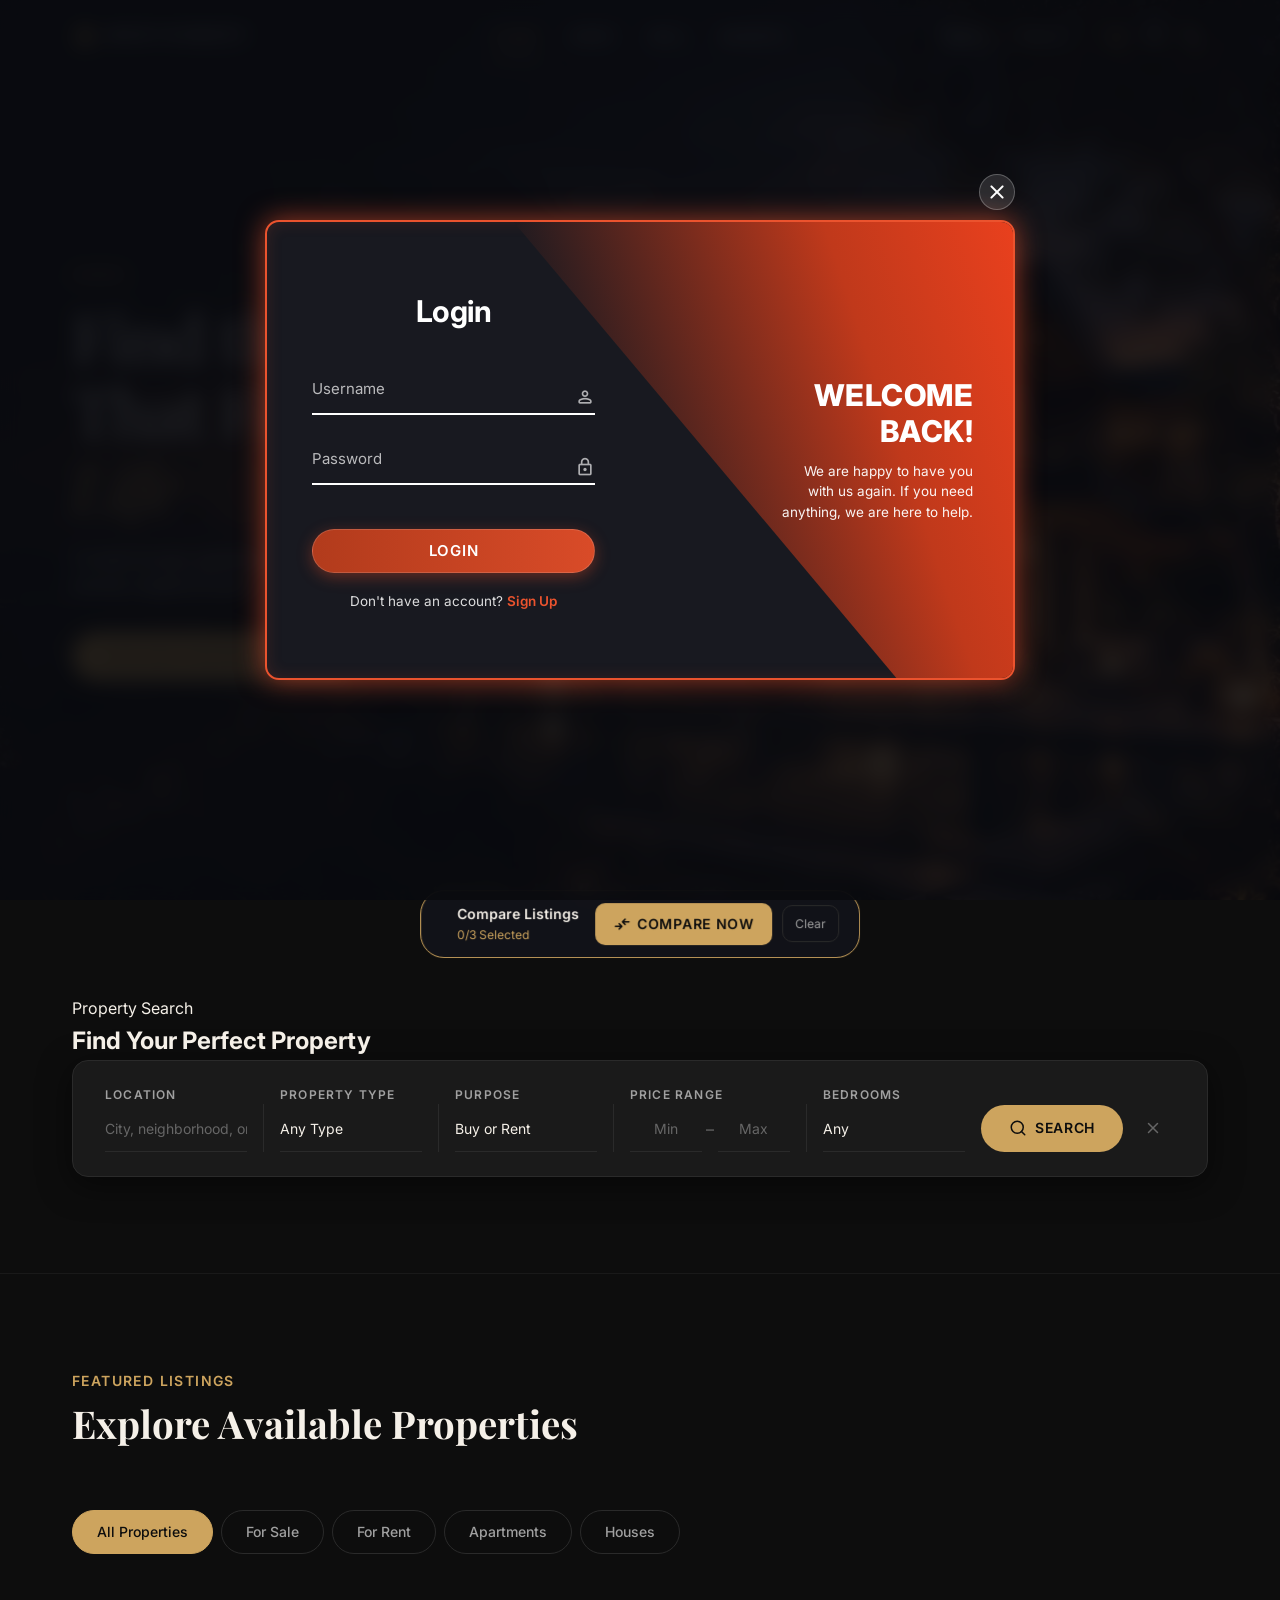
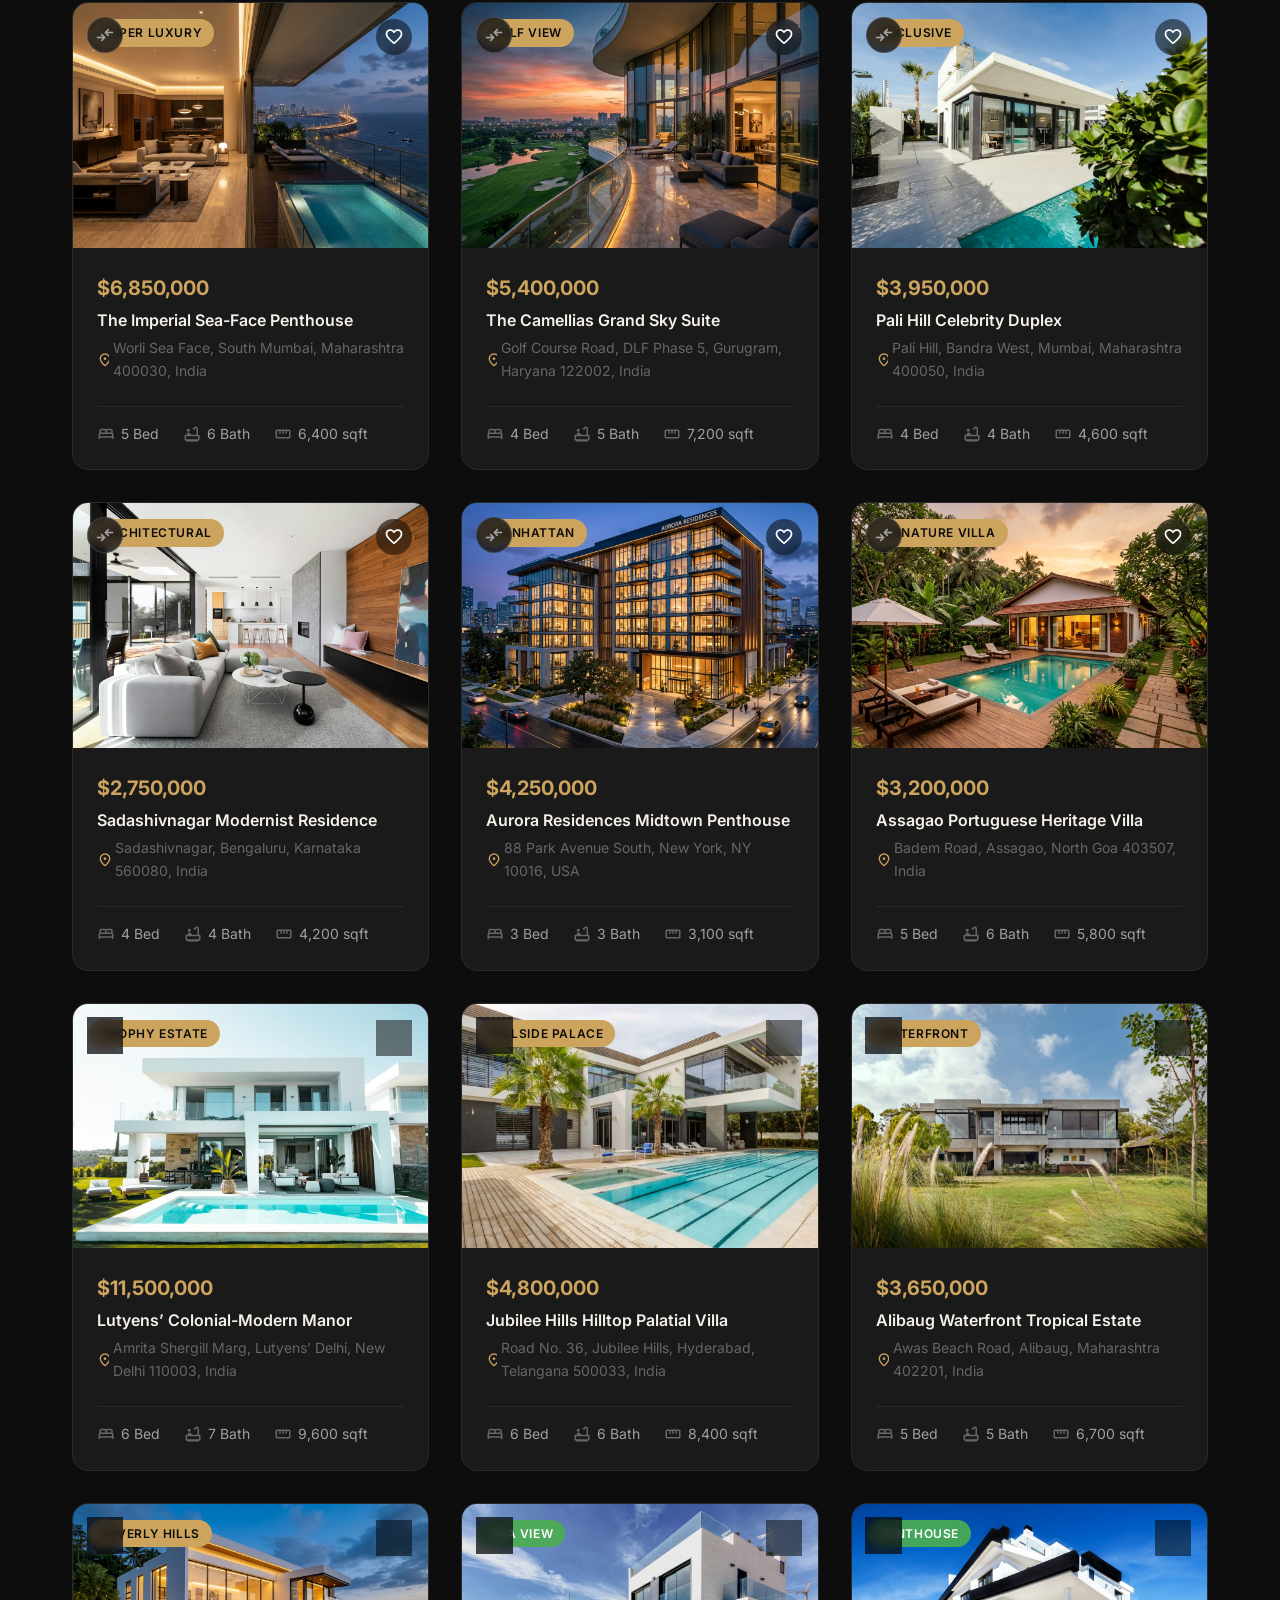
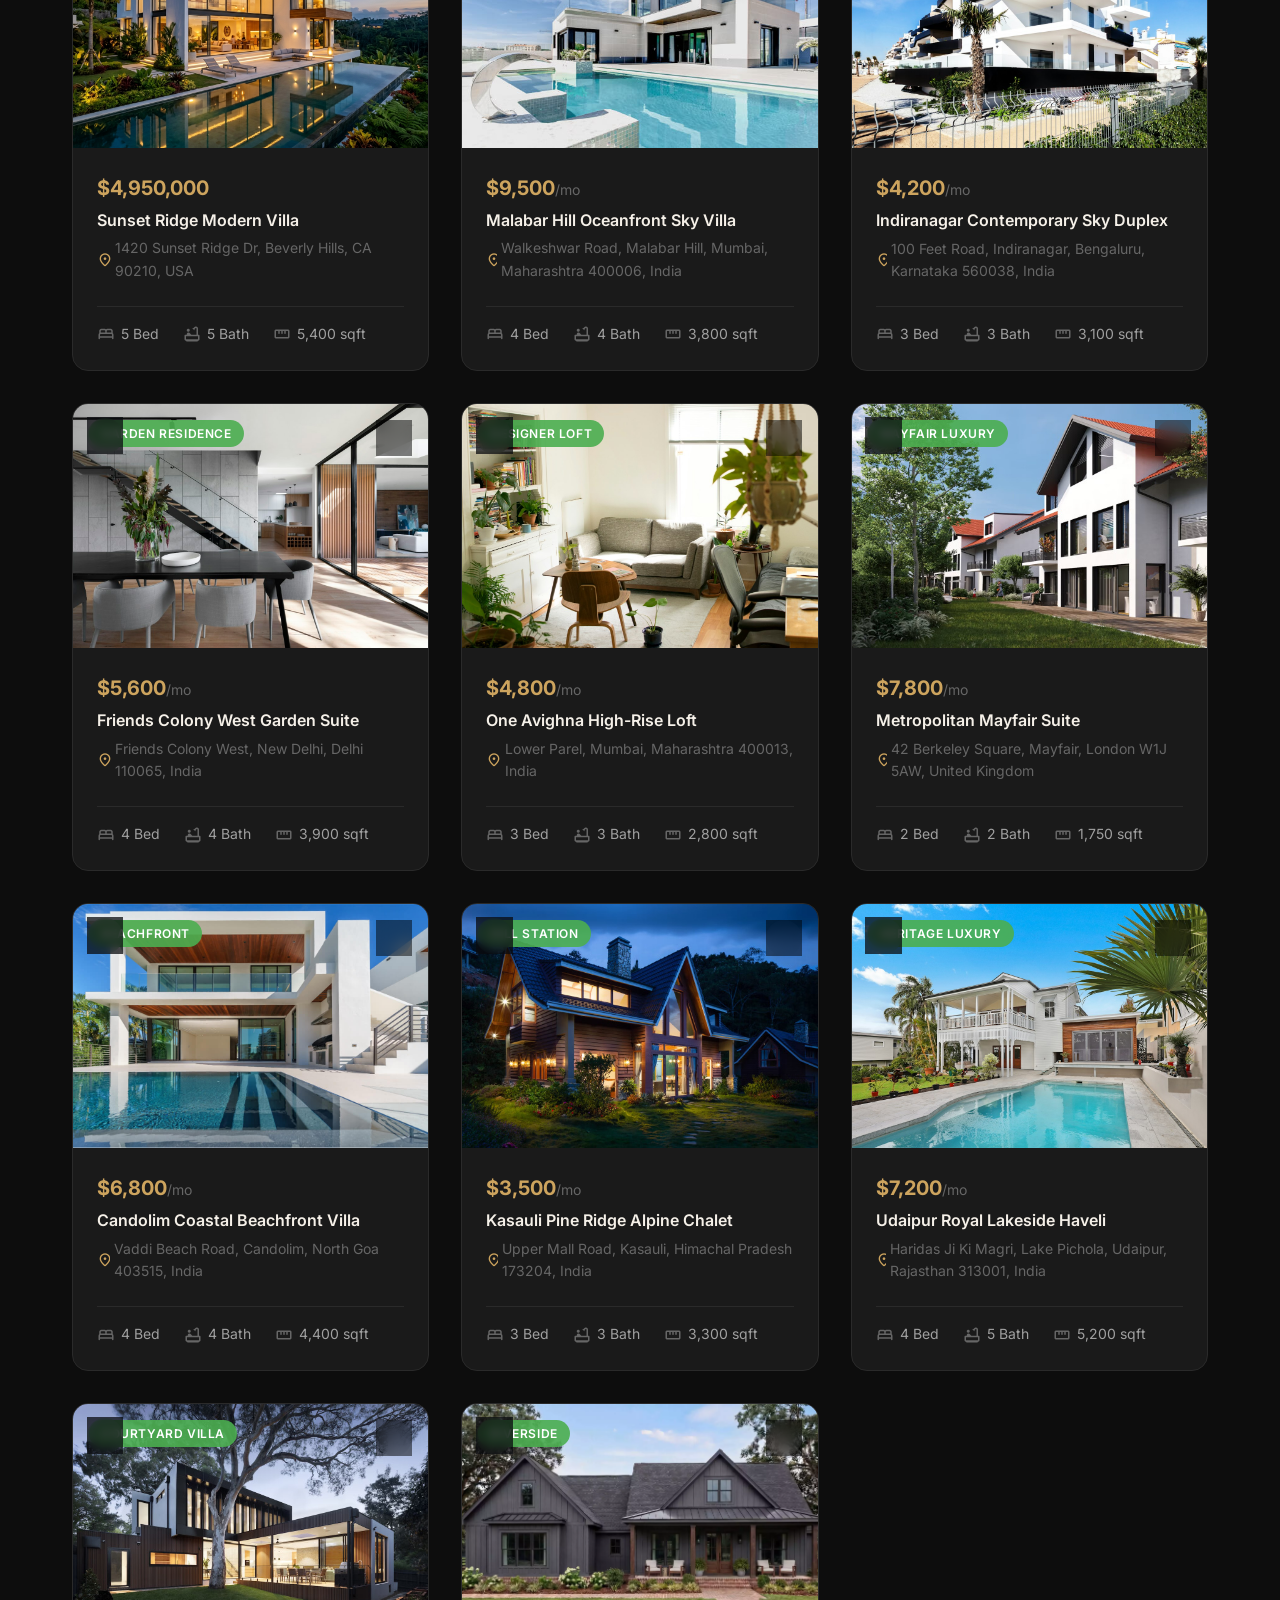
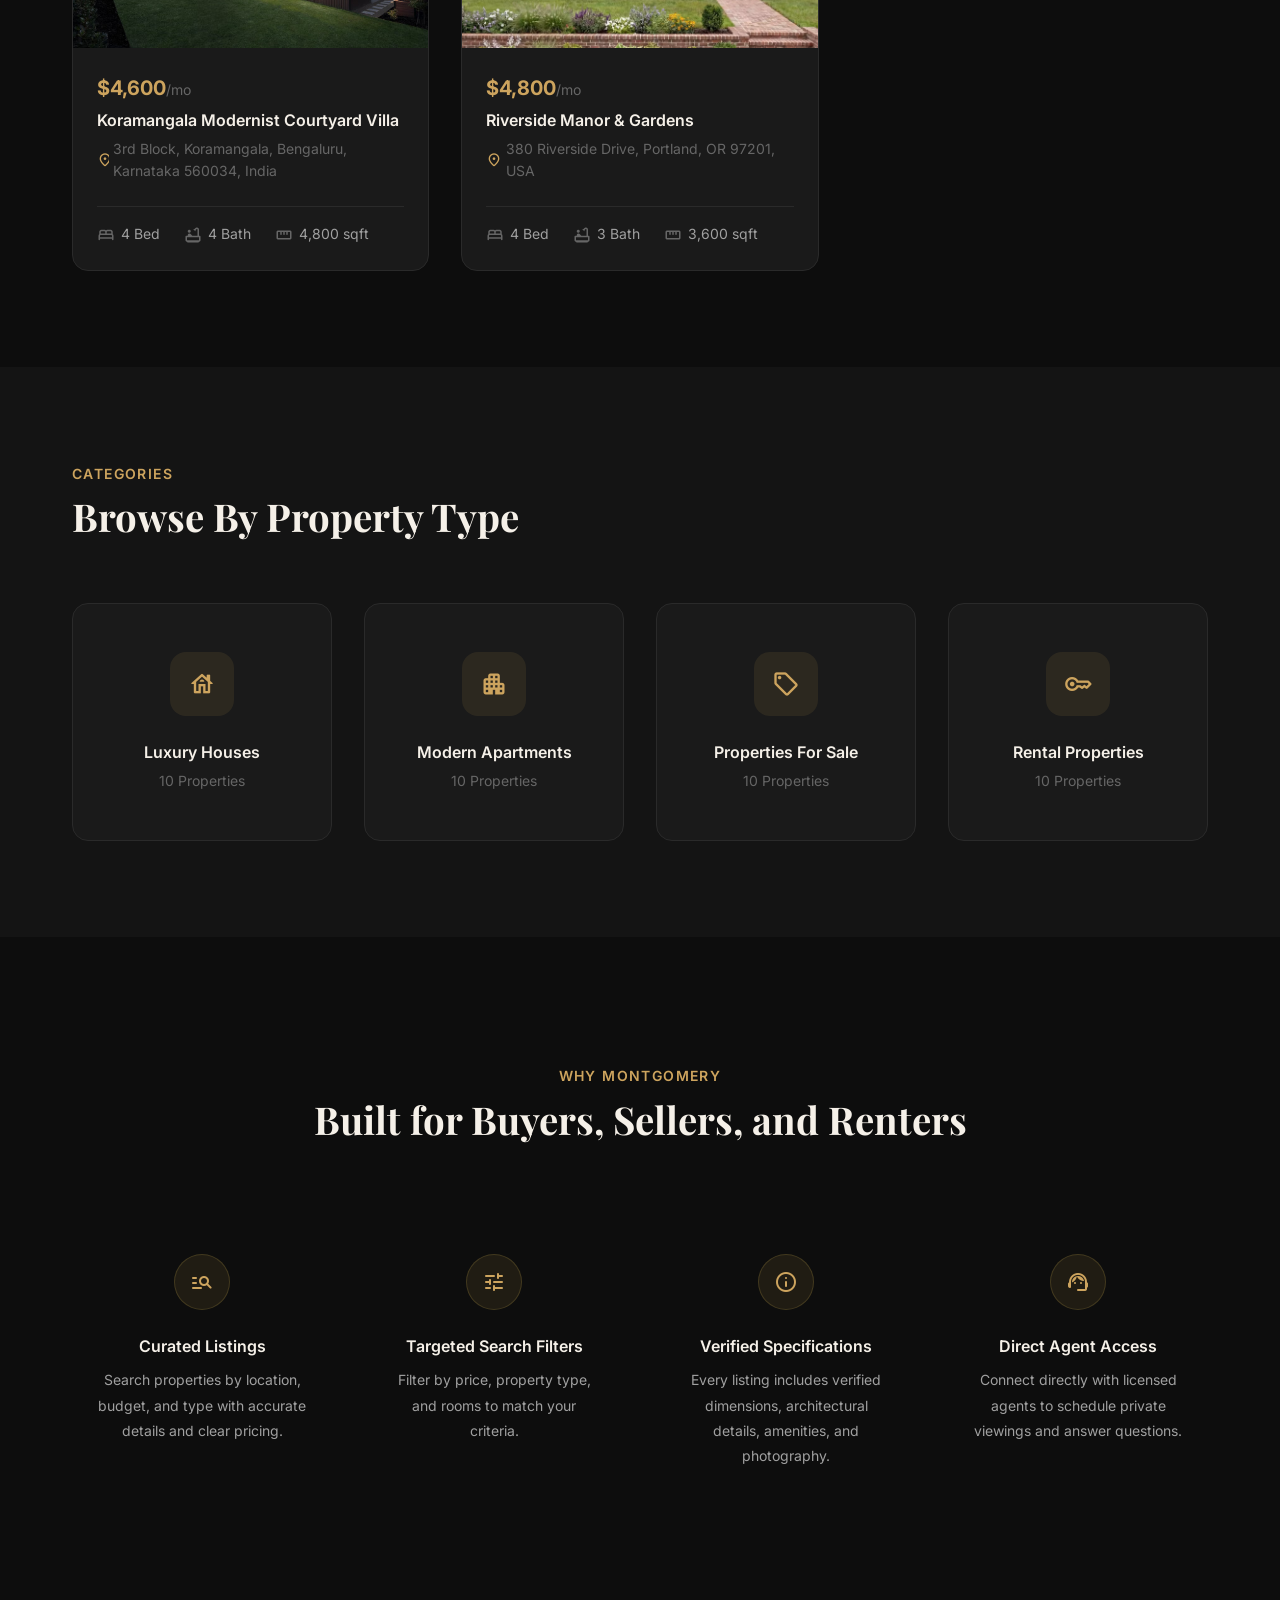
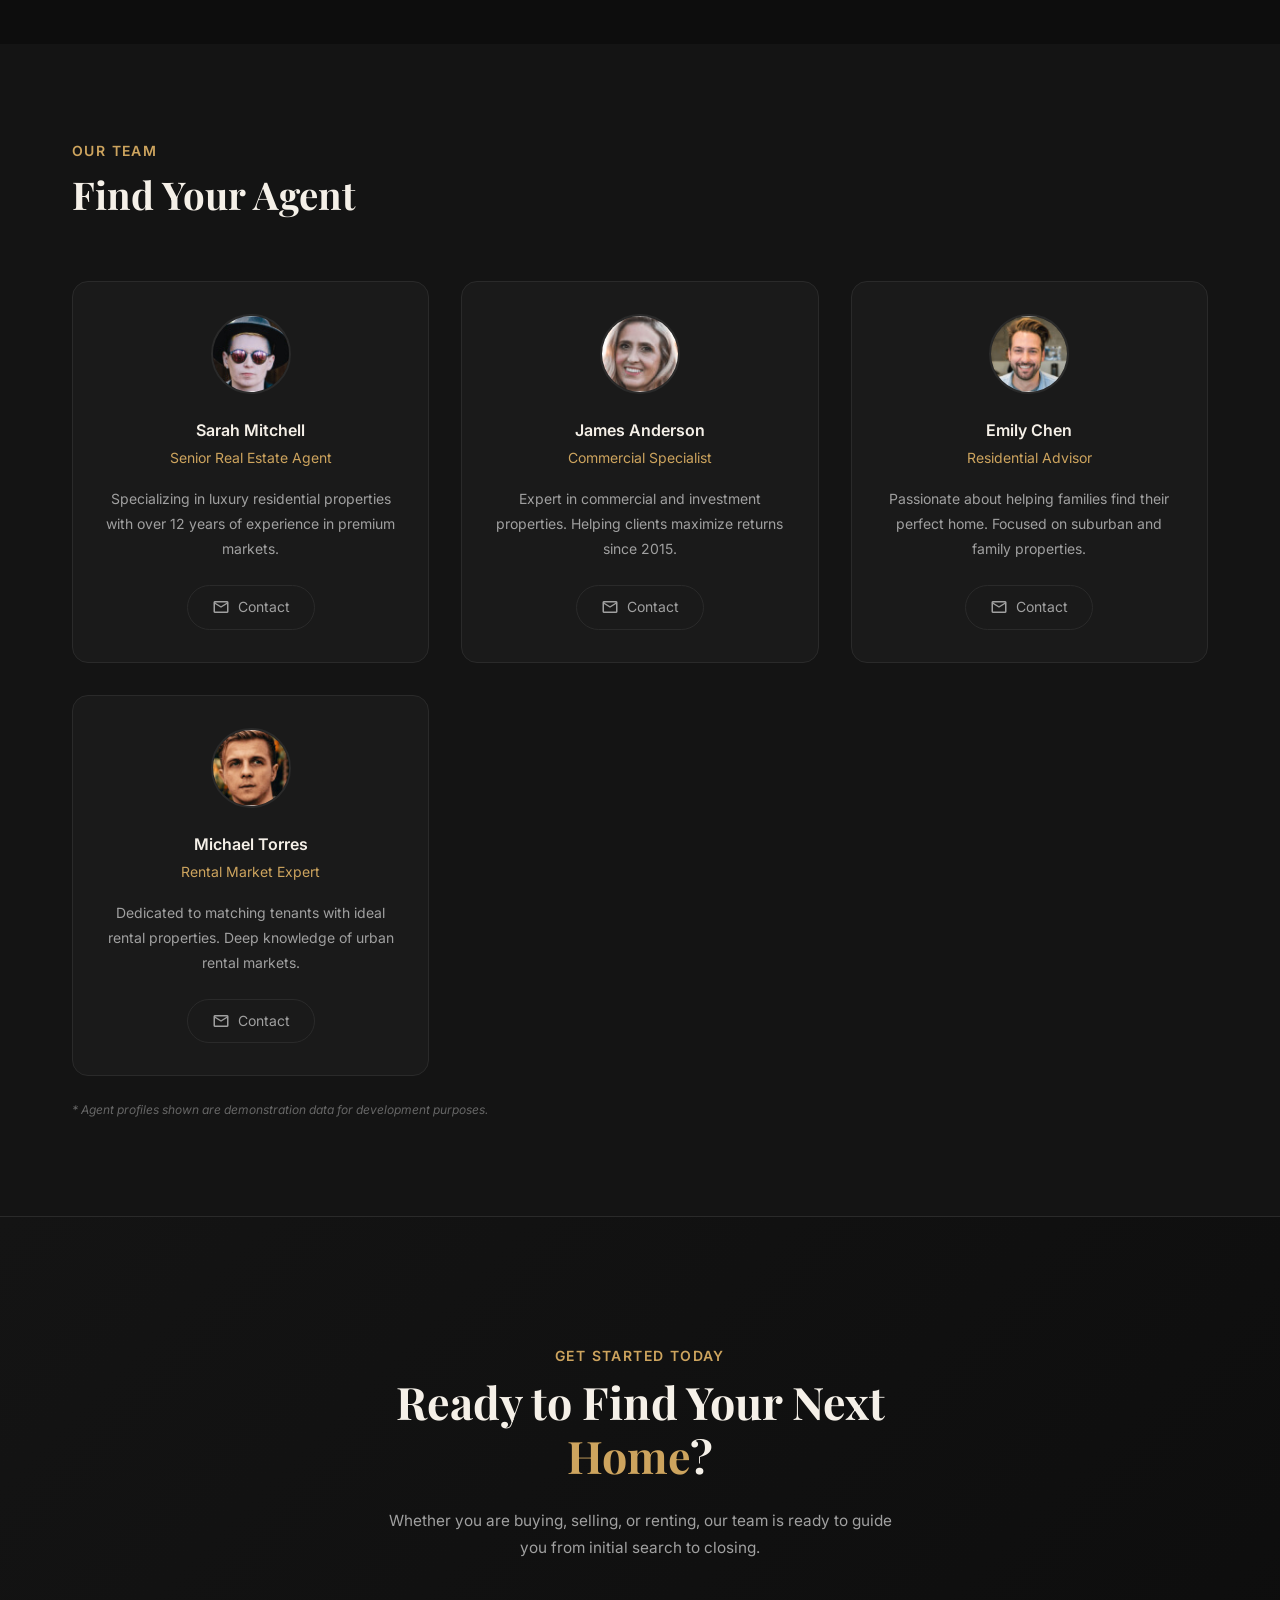
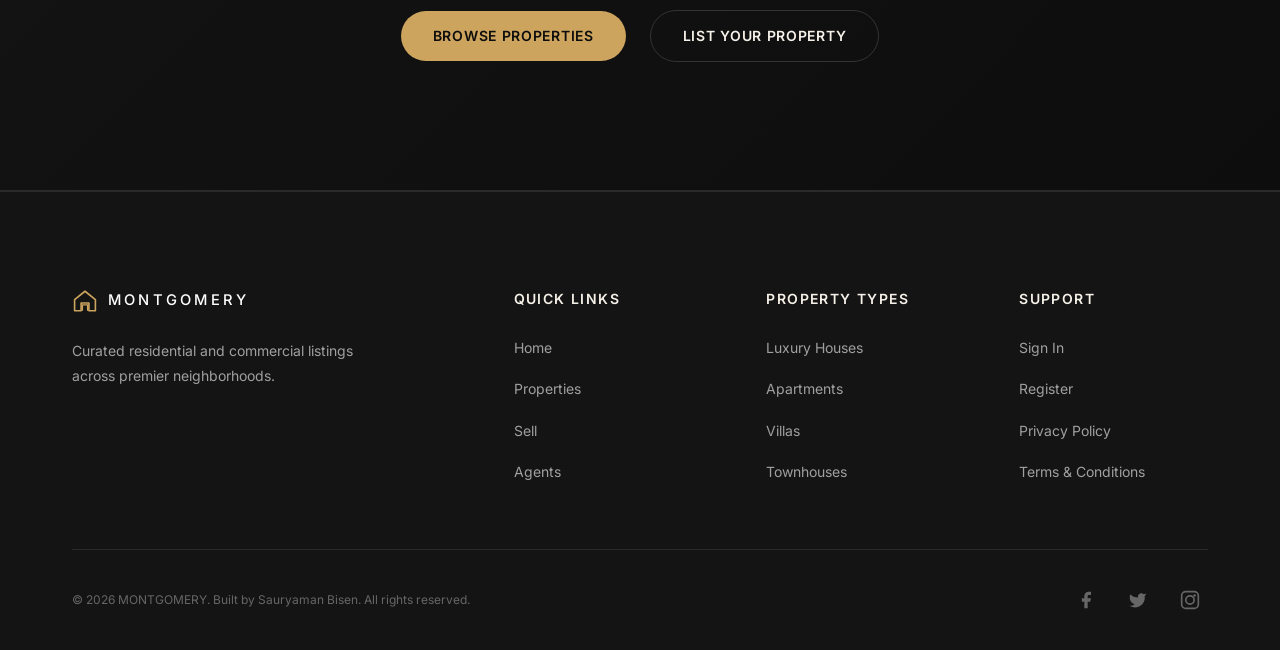
==== commit dc1dc3ce: "feat(compare): implement multi-property comparison manager, dock, and modal" ====
--- a/index.html
+++ b/index.html
@@ -21,8 +21,10 @@
     <link rel="stylesheet" href="./assets/css/style.css">
     <link rel="stylesheet" href="./assets/css/auth.css">
     <link rel="stylesheet" href="./assets/css/calculator.css">
+    <link rel="stylesheet" href="./assets/css/compare.css">
 
     <script src="./assets/js/calculator.js" defer></script>
+    <script src="./assets/js/compare.js" defer></script>
 
     <script src="./assets/js/script.js" defer></script>
     <script src="./assets/js/auth.js" defer></script>
--- a/assets/css/compare.css
+++ b/assets/css/compare.css
@@ -0,0 +1,315 @@
+/**
+ * MONTGOMERY Real Estate — Property Comparison Stylesheet
+ * Floating comparison dock, comparison badge counters, and side-by-side comparison modal table.
+ */
+
+/* ==========================================
+   CARD COMPARE TOGGLE BUTTON
+   ========================================== */
+
+.property-compare-btn {
+  position: absolute;
+  top: 14px;
+  left: 14px;
+  width: 36px;
+  height: 36px;
+  border-radius: var(--radius-full);
+  background: rgba(10, 11, 15, 0.75);
+  backdrop-filter: blur(4px);
+  -webkit-backdrop-filter: blur(4px);
+  border: 1px solid rgba(255, 255, 255, 0.15);
+  color: var(--color-text-secondary);
+  display: flex;
+  align-items: center;
+  justify-content: center;
+  cursor: pointer;
+  z-index: 5;
+  transition: all var(--transition-fast);
+}
+
+.property-compare-btn:hover {
+  background: var(--color-gold);
+  color: var(--color-bg-primary);
+  border-color: var(--color-gold);
+  transform: scale(1.08);
+}
+
+.property-compare-btn.active {
+  background: var(--color-gold);
+  color: var(--color-bg-primary);
+  border-color: var(--color-gold);
+  box-shadow: 0 0 12px rgba(201, 168, 76, 0.6);
+}
+
+.property-compare-btn .material-symbols-rounded {
+  font-size: 20px;
+}
+
+/* ==========================================
+   FLOATING COMPARISON DOCK
+   ========================================== */
+
+.compare-dock {
+  position: fixed;
+  bottom: 24px;
+  left: 50%;
+  transform: translateX(-50%) translateY(120%);
+  background: rgba(18, 19, 26, 0.95);
+  backdrop-filter: blur(12px);
+  -webkit-backdrop-filter: blur(12px);
+  border: 1px solid var(--color-gold);
+  box-shadow: var(--shadow-2xl), 0 0 25px rgba(201, 168, 76, 0.25);
+  border-radius: var(--radius-xl);
+  padding: 12px 20px;
+  display: flex;
+  align-items: center;
+  gap: 16px;
+  z-index: 9990;
+  transition: transform 0.4s cubic-bezier(0.16, 1, 0.3, 1);
+  max-width: 95vw;
+}
+
+.compare-dock.is-visible {
+  transform: translateX(-50%) translateY(0);
+}
+
+.compare-dock-items {
+  display: flex;
+  align-items: center;
+  gap: 10px;
+}
+
+.compare-dock-thumb {
+  position: relative;
+  width: 52px;
+  height: 52px;
+  border-radius: var(--radius-md);
+  overflow: hidden;
+  border: 1.5px solid var(--color-border);
+}
+
+.compare-dock-thumb img {
+  width: 100%;
+  height: 100%;
+  object-fit: cover;
+}
+
+.compare-dock-thumb-remove {
+  position: absolute;
+  top: 2px;
+  right: 2px;
+  width: 16px;
+  height: 16px;
+  border-radius: 50%;
+  background: rgba(0, 0, 0, 0.85);
+  color: #fff;
+  border: none;
+  cursor: pointer;
+  display: flex;
+  align-items: center;
+  justify-content: center;
+  font-size: 11px;
+}
+
+.compare-dock-thumb-remove:hover {
+  background: var(--color-error);
+}
+
+.compare-dock-info {
+  display: flex;
+  flex-direction: column;
+}
+
+.compare-dock-title {
+  font-size: var(--fs-small);
+  font-weight: var(--fw-semibold);
+  color: var(--color-text-primary);
+}
+
+.compare-dock-count {
+  font-size: var(--fs-xs);
+  color: var(--color-gold);
+}
+
+.compare-dock-actions {
+  display: flex;
+  align-items: center;
+  gap: 10px;
+}
+
+.compare-dock-btn {
+  padding: 10px 18px;
+  font-size: var(--fs-small);
+  border-radius: var(--radius-md);
+  display: flex;
+  align-items: center;
+  gap: 6px;
+}
+
+.compare-clear-btn {
+  background: transparent;
+  border: 1px solid var(--color-border);
+  color: var(--color-text-secondary);
+  padding: 8px 12px;
+  border-radius: var(--radius-md);
+  font-size: var(--fs-xs);
+  cursor: pointer;
+  transition: all var(--transition-fast);
+}
+
+.compare-clear-btn:hover {
+  border-color: var(--color-error);
+  color: var(--color-error);
+}
+
+/* ==========================================
+   COMPARISON MODAL & TABLE
+   ========================================== */
+
+.compare-modal-backdrop {
+  position: fixed;
+  inset: 0;
+  width: 100%;
+  height: 100%;
+  background: rgba(10, 11, 15, 0.9);
+  backdrop-filter: blur(10px);
+  -webkit-backdrop-filter: blur(10px);
+  z-index: 9999;
+  display: flex;
+  align-items: center;
+  justify-content: center;
+  padding: 24px;
+  opacity: 0;
+  visibility: hidden;
+  transition: opacity 0.35s ease, visibility 0.35s ease;
+}
+
+.compare-modal-backdrop.is-open {
+  opacity: 1;
+  visibility: visible;
+}
+
+.compare-modal-card {
+  position: relative;
+  width: 100%;
+  max-width: 1100px;
+  background: var(--color-bg-card);
+  border: 1px solid var(--color-border);
+  border-radius: var(--radius-xl);
+  box-shadow: var(--shadow-2xl);
+  max-height: 90vh;
+  display: flex;
+  flex-direction: column;
+  overflow: hidden;
+}
+
+.compare-modal-header {
+  padding: var(--space-xl) var(--space-2xl);
+  border-bottom: 1px solid var(--color-border);
+  display: flex;
+  align-items: center;
+  justify-content: space-between;
+}
+
+.compare-modal-title {
+  font-family: var(--font-display);
+  font-size: var(--fs-h2);
+  color: var(--color-text-primary);
+}
+
+.compare-modal-body {
+  padding: var(--space-2xl);
+  overflow-y: auto;
+  overflow-x: auto;
+}
+
+.compare-table {
+  width: 100%;
+  border-collapse: collapse;
+  min-width: 600px;
+}
+
+.compare-table th,
+.compare-table td {
+  padding: 16px 20px;
+  text-align: left;
+  border-bottom: 1px solid var(--color-border);
+}
+
+.compare-table th {
+  background: var(--color-bg-elevated);
+  font-size: var(--fs-small);
+  color: var(--color-text-muted);
+  font-weight: var(--fw-semibold);
+  width: 20%;
+  vertical-align: middle;
+}
+
+.compare-table td {
+  width: calc(80% / 3);
+  font-size: var(--fs-small);
+  color: var(--color-text-primary);
+  vertical-align: top;
+}
+
+.compare-prop-card {
+  text-align: center;
+}
+
+.compare-prop-img {
+  width: 100%;
+  height: 140px;
+  border-radius: var(--radius-md);
+  object-fit: cover;
+  margin-bottom: 10px;
+}
+
+.compare-prop-name {
+  font-size: var(--fs-base);
+  font-weight: var(--fw-bold);
+  color: var(--color-text-primary);
+  margin-bottom: 4px;
+}
+
+.compare-prop-price {
+  font-size: var(--fs-h3);
+  font-weight: var(--fw-bold);
+  color: var(--color-gold);
+}
+
+.compare-tag {
+  display: inline-block;
+  padding: 3px 8px;
+  border-radius: var(--radius-sm);
+  font-size: var(--fs-xs);
+  font-weight: var(--fw-semibold);
+  background: var(--color-bg-elevated);
+  color: var(--color-text-secondary);
+}
+
+.compare-amenity-pill {
+  display: inline-block;
+  background: rgba(201, 168, 76, 0.1);
+  border: 1px solid rgba(201, 168, 76, 0.25);
+  color: var(--color-gold);
+  border-radius: var(--radius-full);
+  padding: 3px 10px;
+  font-size: var(--fs-xs);
+  margin: 3px 3px 3px 0;
+}
+
+@media (max-width: 640px) {
+  .compare-dock {
+    flex-direction: column;
+    align-items: stretch;
+    bottom: 12px;
+    padding: 12px 16px;
+    gap: 10px;
+  }
+  .compare-dock-items {
+    justify-content: center;
+  }
+  .compare-dock-actions {
+    justify-content: space-between;
+  }
+}
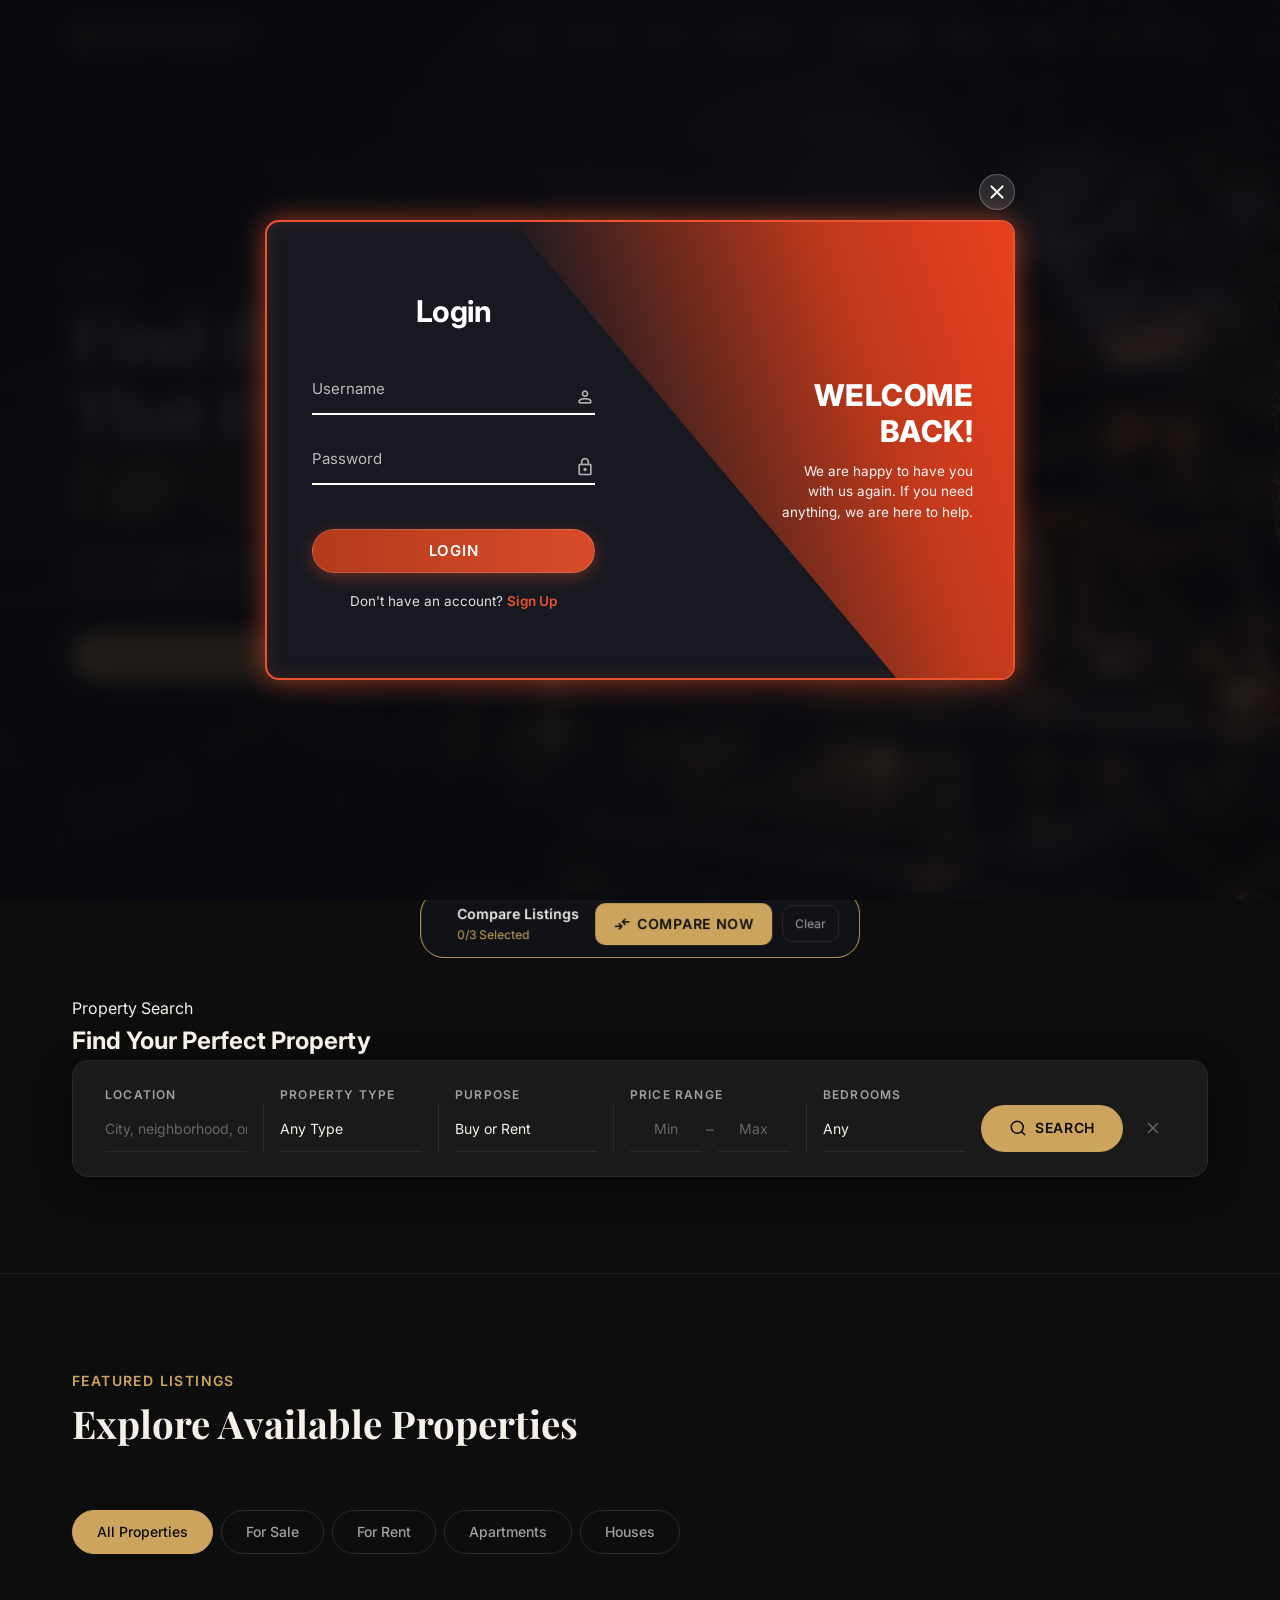
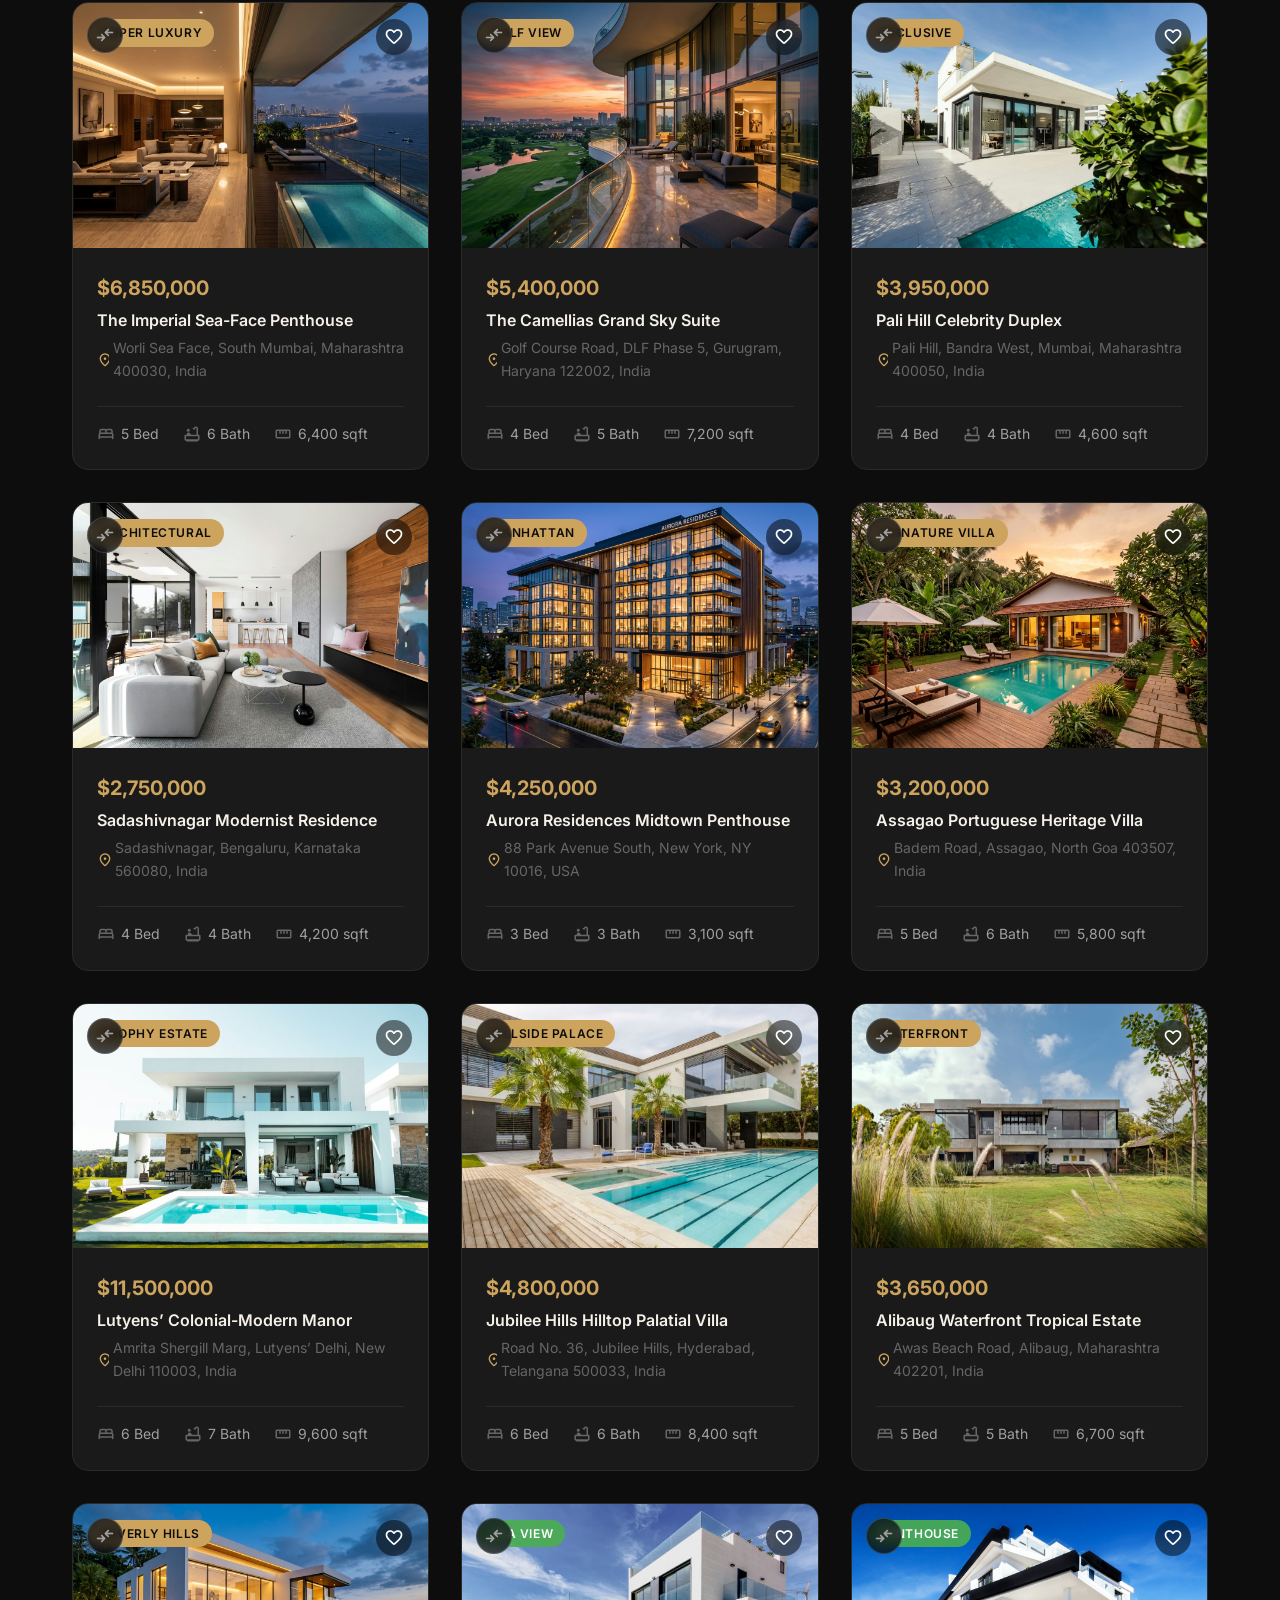
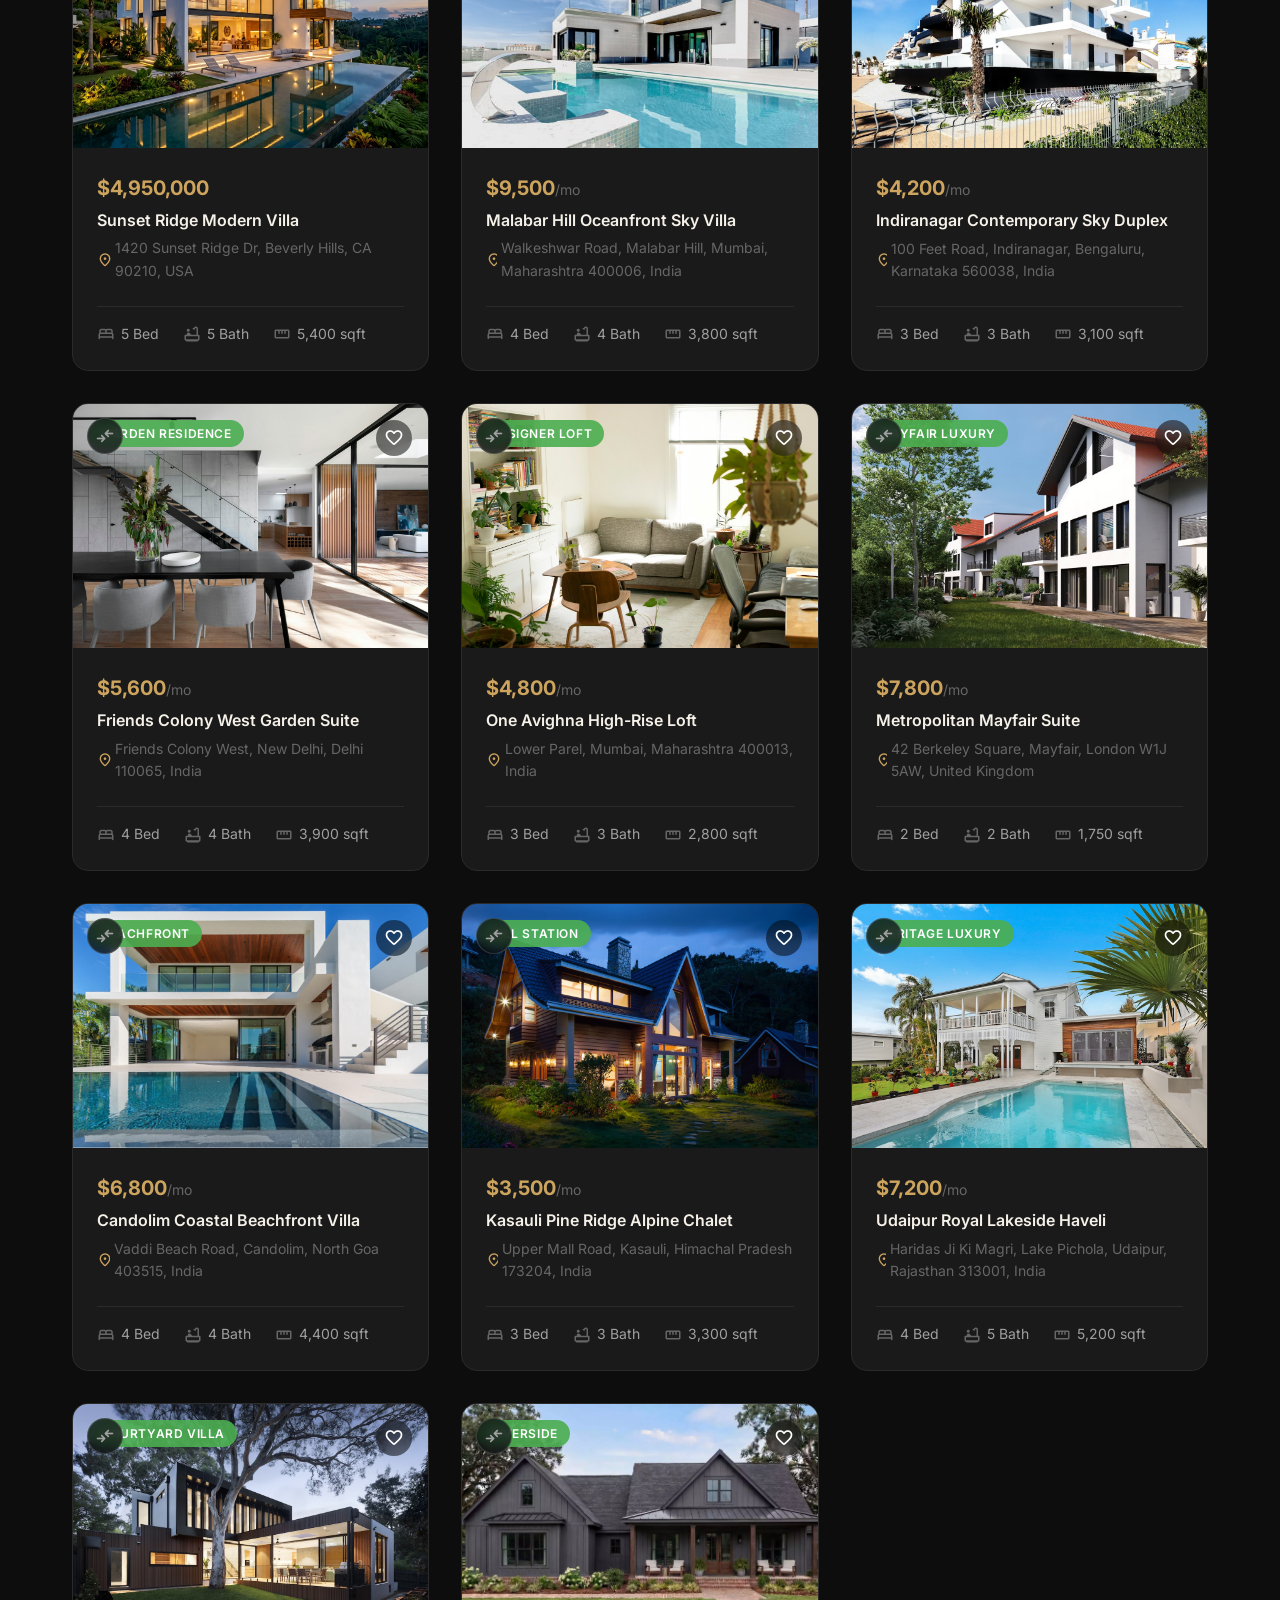
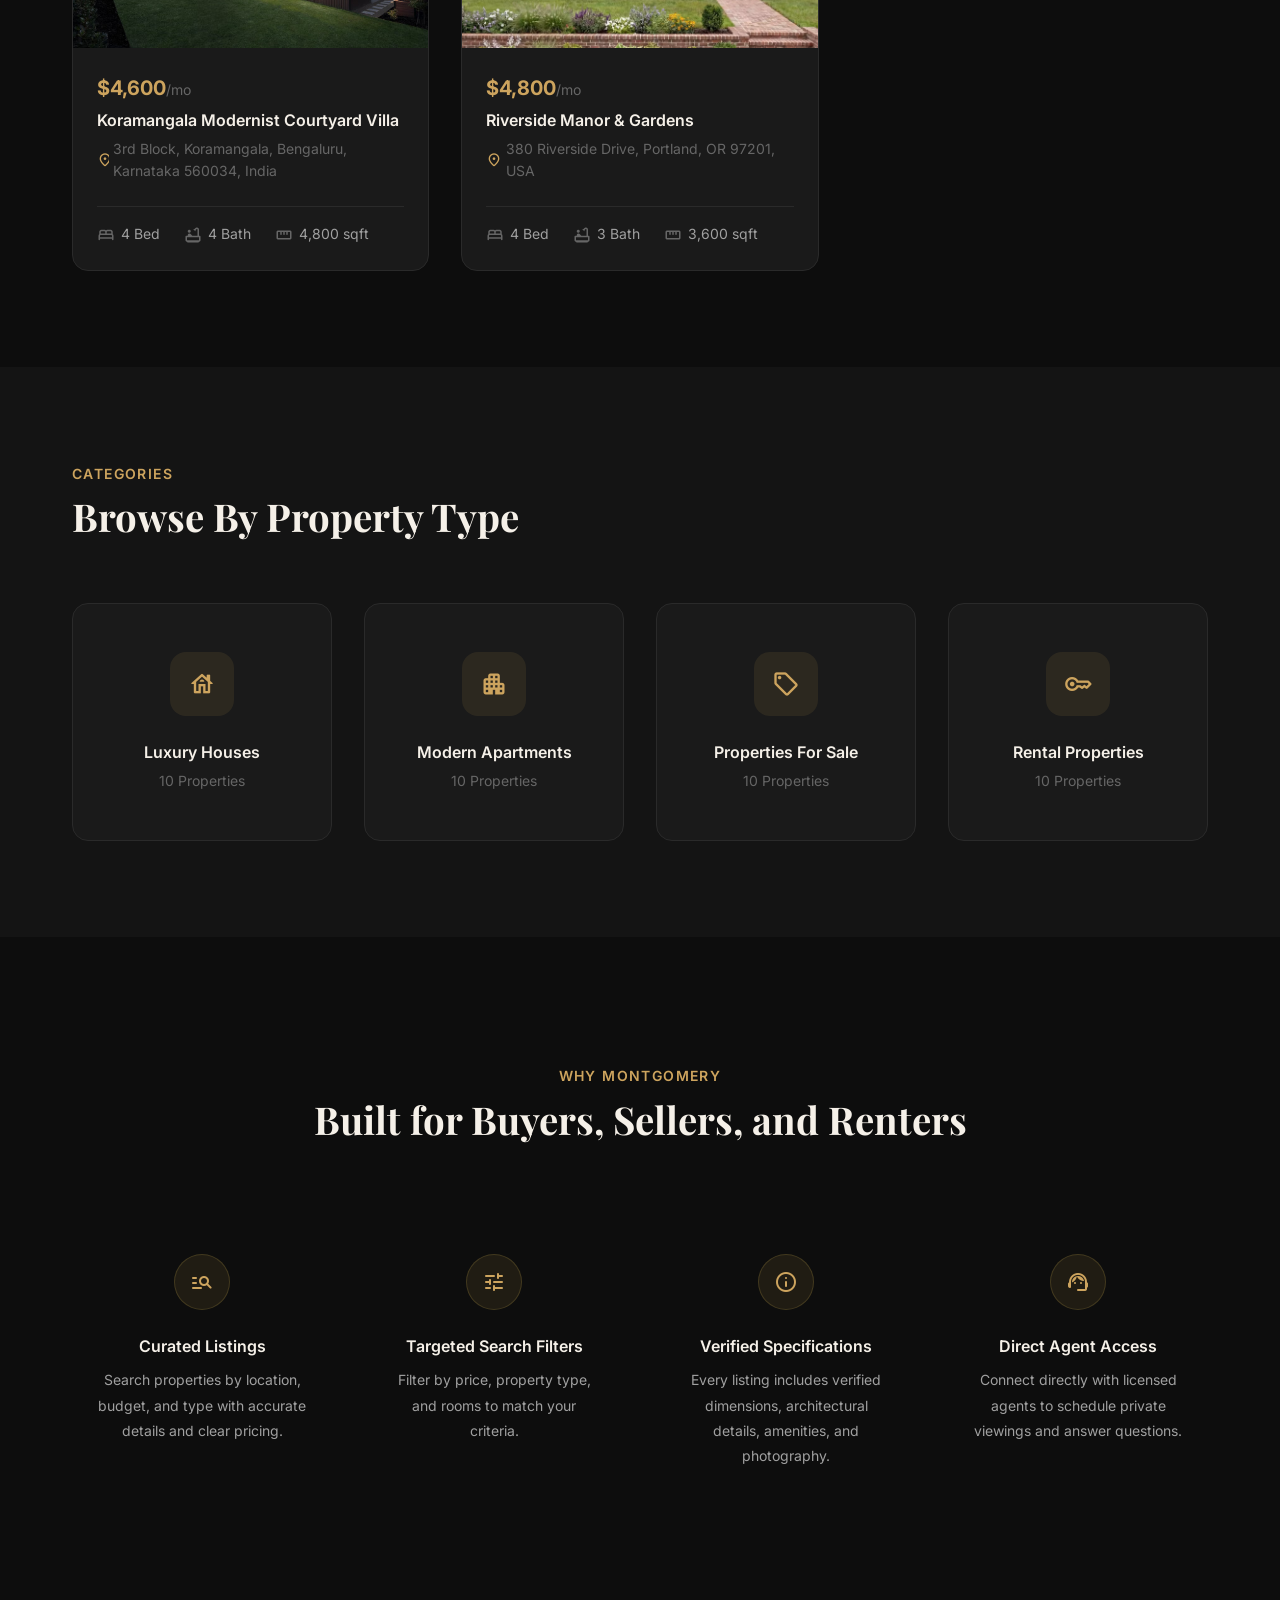
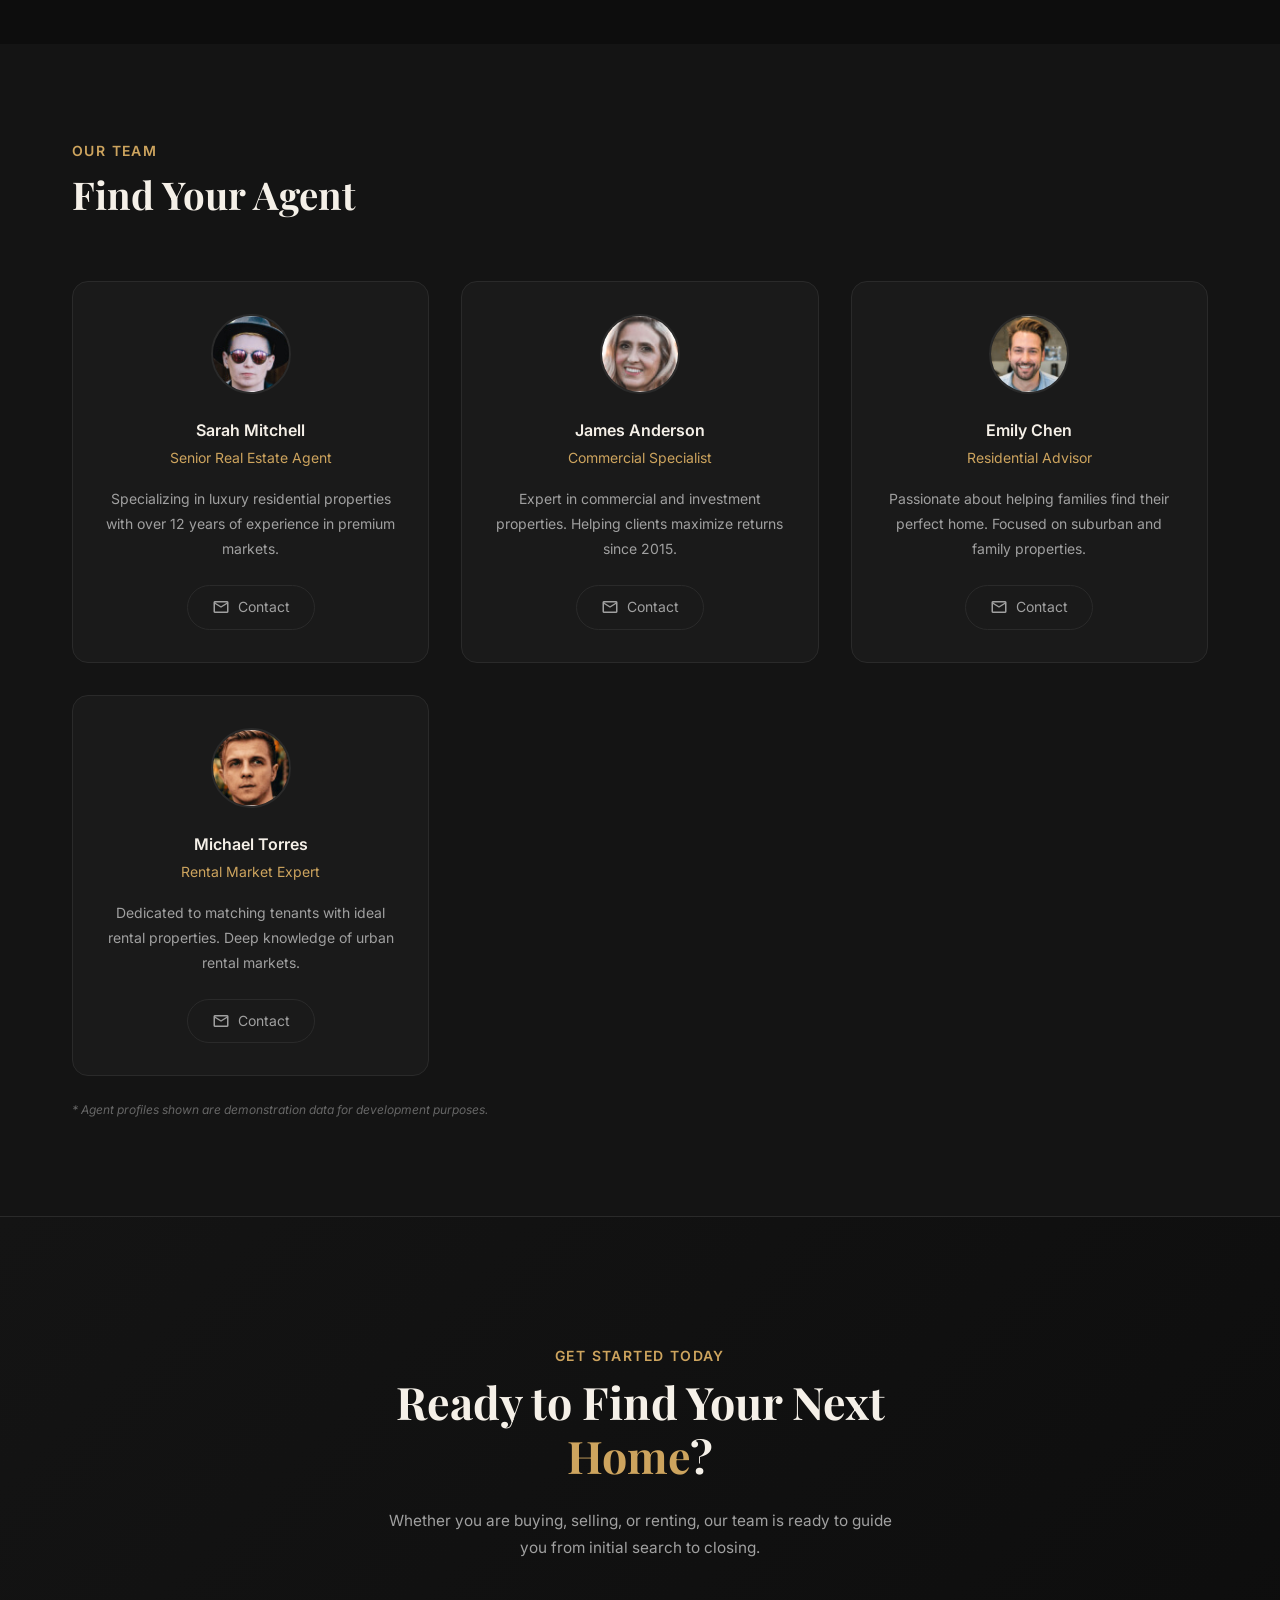
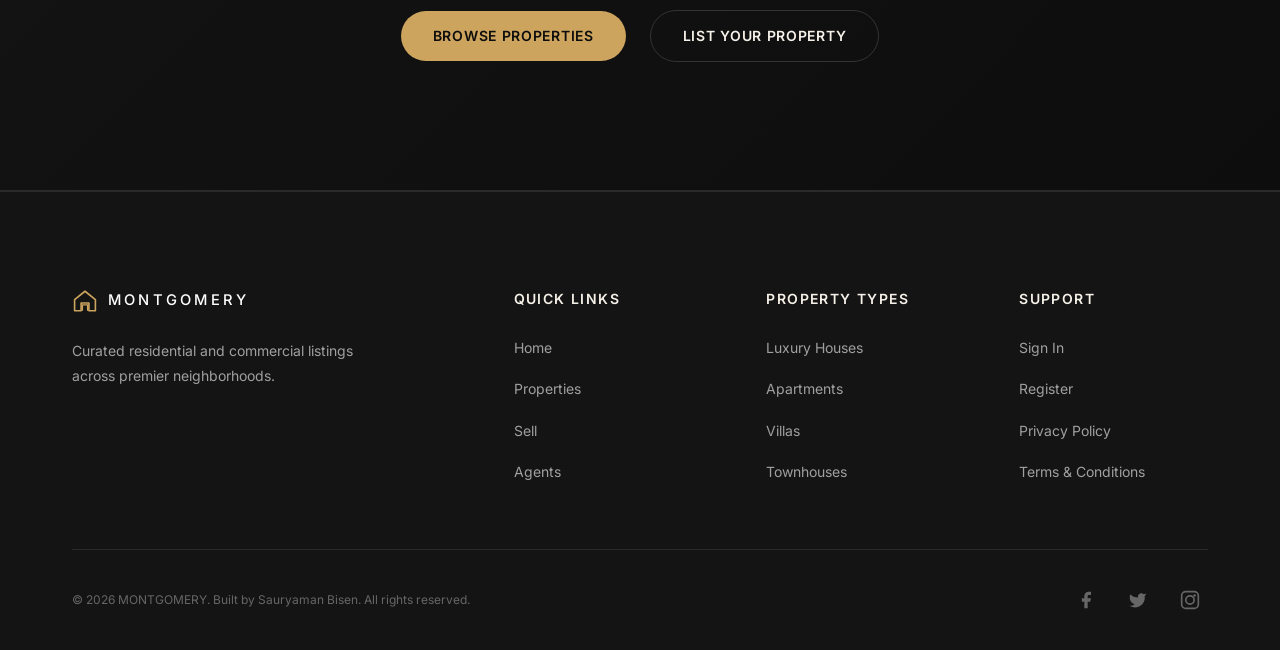
==== commit 9d4282d9: "feat(saved): create saved properties bookmark manager with slide-out drawer" ====
--- a/index.html
+++ b/index.html
@@ -22,9 +22,11 @@
     <link rel="stylesheet" href="./assets/css/auth.css">
     <link rel="stylesheet" href="./assets/css/calculator.css">
     <link rel="stylesheet" href="./assets/css/compare.css">
+    <link rel="stylesheet" href="./assets/css/saved.css">
 
     <script src="./assets/js/calculator.js" defer></script>
     <script src="./assets/js/compare.js" defer></script>
+    <script src="./assets/js/saved.js" defer></script>
 
     <script src="./assets/js/script.js" defer></script>
     <script src="./assets/js/auth.js" defer></script>
@@ -52,6 +54,12 @@
           </ul>
 
           <div class="navbar-actions">
+            <!-- Saved Shortlist Trigger -->
+            <button type="button" class="saved-nav-btn" onclick="openSavedDrawer();" aria-label="View saved properties" title="Shortlisted Properties">
+              <span class="material-symbols-rounded" aria-hidden="true">favorite</span>
+              <span>Saved</span>
+              <span class="saved-count-badge" id="headerSavedBadge" style="display:none;">0</span>
+            </button>
             <a href="register.html" class="nav-action-link">Register</a>
             <span class="nav-action-divider" aria-hidden="true">|</span>
             <a href="signin.html" class="nav-action-link">Sign In</a>
--- a/assets/css/saved.css
+++ b/assets/css/saved.css
@@ -0,0 +1,283 @@
+/**
+ * MONTGOMERY Real Estate — Saved Properties Drawer Stylesheet
+ * Luxury right slide-out panel for bookmarked properties, live counter badges, and quick actions.
+ */
+
+/* ==========================================
+   HEADER SAVED BUTTON & COUNTER BADGE
+   ========================================== */
+
+.saved-nav-btn {
+  display: inline-flex;
+  align-items: center;
+  gap: 6px;
+  background: rgba(201, 168, 76, 0.08);
+  border: 1px solid rgba(201, 168, 76, 0.25);
+  border-radius: var(--radius-full);
+  padding: 6px 14px;
+  color: var(--color-text-primary);
+  font-size: var(--fs-small);
+  font-weight: var(--fw-medium);
+  cursor: pointer;
+  transition: all var(--transition-fast);
+}
+
+.saved-nav-btn:hover {
+  background: rgba(201, 168, 76, 0.16);
+  border-color: var(--color-gold);
+  color: var(--color-gold);
+}
+
+.saved-nav-btn .material-symbols-rounded {
+  font-size: 18px;
+  color: var(--color-gold);
+}
+
+.saved-count-badge {
+  background: var(--color-gold);
+  color: var(--color-bg-primary);
+  font-size: 11px;
+  font-weight: var(--fw-bold);
+  padding: 1px 7px;
+  border-radius: var(--radius-full);
+  min-width: 18px;
+  text-align: center;
+}
+
+/* ==========================================
+   SLIDE-OUT DRAWER BACKDROP & PANEL
+   ========================================== */
+
+.saved-drawer-backdrop {
+  position: fixed;
+  inset: 0;
+  width: 100%;
+  height: 100%;
+  background: rgba(10, 11, 15, 0.7);
+  backdrop-filter: blur(6px);
+  -webkit-backdrop-filter: blur(6px);
+  z-index: 9995;
+  opacity: 0;
+  visibility: hidden;
+  transition: opacity 0.35s ease, visibility 0.35s ease;
+}
+
+.saved-drawer-backdrop.is-open {
+  opacity: 1;
+  visibility: visible;
+}
+
+.saved-drawer {
+  position: fixed;
+  top: 0;
+  right: 0;
+  width: 100%;
+  max-width: 440px;
+  height: 100%;
+  background: var(--color-bg-card);
+  border-left: 1px solid var(--color-border);
+  box-shadow: var(--shadow-2xl);
+  z-index: 9996;
+  display: flex;
+  flex-direction: column;
+  transform: translateX(100%);
+  transition: transform 0.35s cubic-bezier(0.16, 1, 0.3, 1);
+}
+
+.saved-drawer-backdrop.is-open .saved-drawer {
+  transform: translateX(0);
+}
+
+.saved-drawer-header {
+  padding: var(--space-xl);
+  border-bottom: 1px solid var(--color-border);
+  display: flex;
+  align-items: center;
+  justify-content: space-between;
+}
+
+.saved-drawer-title-group {
+  display: flex;
+  align-items: center;
+  gap: 10px;
+}
+
+.saved-drawer-title {
+  font-family: var(--font-display);
+  font-size: var(--fs-h3);
+  color: var(--color-text-primary);
+}
+
+.saved-drawer-close {
+  width: 34px;
+  height: 34px;
+  border-radius: 50%;
+  background: var(--color-bg-elevated);
+  border: 1px solid var(--color-border);
+  color: var(--color-text-secondary);
+  display: flex;
+  align-items: center;
+  justify-content: center;
+  cursor: pointer;
+  transition: all var(--transition-fast);
+}
+
+.saved-drawer-close:hover {
+  border-color: var(--color-gold);
+  color: var(--color-text-primary);
+  transform: rotate(90deg);
+}
+
+/* ==========================================
+   DRAWER LIST & ITEMS
+   ========================================== */
+
+.saved-drawer-body {
+  flex: 1;
+  overflow-y: auto;
+  padding: var(--space-lg);
+  display: flex;
+  flex-direction: column;
+  gap: var(--space-md);
+}
+
+.saved-item-card {
+  display: flex;
+  gap: 14px;
+  background: var(--color-bg-elevated);
+  border: 1px solid var(--color-border);
+  border-radius: var(--radius-lg);
+  padding: 12px;
+  transition: border-color var(--transition-fast), transform var(--transition-fast);
+  position: relative;
+}
+
+.saved-item-card:hover {
+  border-color: rgba(201, 168, 76, 0.4);
+  transform: translateY(-2px);
+}
+
+.saved-item-img {
+  width: 90px;
+  height: 80px;
+  border-radius: var(--radius-md);
+  object-fit: cover;
+  flex-shrink: 0;
+}
+
+.saved-item-content {
+  flex: 1;
+  display: flex;
+  flex-direction: column;
+  justify-content: space-between;
+  min-width: 0;
+}
+
+.saved-item-title {
+  font-size: var(--fs-small);
+  font-weight: var(--fw-semibold);
+  color: var(--color-text-primary);
+  white-space: nowrap;
+  overflow: hidden;
+  text-overflow: ellipsis;
+}
+
+.saved-item-location {
+  font-size: var(--fs-xs);
+  color: var(--color-text-muted);
+  white-space: nowrap;
+  overflow: hidden;
+  text-overflow: ellipsis;
+  margin-top: 2px;
+}
+
+.saved-item-price {
+  font-size: var(--fs-small);
+  font-weight: var(--fw-bold);
+  color: var(--color-gold);
+  margin-top: 4px;
+}
+
+.saved-item-actions {
+  display: flex;
+  align-items: center;
+  gap: 8px;
+  margin-top: 6px;
+}
+
+.saved-item-view-btn {
+  font-size: var(--fs-xs);
+  padding: 4px 10px;
+  background: var(--color-gold);
+  color: var(--color-bg-primary);
+  border: none;
+  border-radius: var(--radius-sm);
+  font-weight: var(--fw-semibold);
+  cursor: pointer;
+  transition: opacity var(--transition-fast);
+}
+
+.saved-item-view-btn:hover {
+  opacity: 0.9;
+}
+
+.saved-item-remove-btn {
+  font-size: var(--fs-xs);
+  color: var(--color-text-muted);
+  background: none;
+  border: none;
+  cursor: pointer;
+  padding: 4px;
+}
+
+.saved-item-remove-btn:hover {
+  color: var(--color-error);
+}
+
+/* ==========================================
+   EMPTY STATE
+   ========================================== */
+
+.saved-drawer-empty {
+  text-align: center;
+  padding: var(--space-4xl) var(--space-lg);
+  color: var(--color-text-secondary);
+  display: flex;
+  flex-direction: column;
+  align-items: center;
+  justify-content: center;
+  margin-block: auto;
+}
+
+.saved-empty-icon {
+  font-size: 48px;
+  color: rgba(201, 168, 76, 0.4);
+  margin-bottom: var(--space-md);
+}
+
+.saved-empty-title {
+  font-size: var(--fs-h3);
+  font-weight: var(--fw-semibold);
+  color: var(--color-text-primary);
+  margin-bottom: 6px;
+}
+
+.saved-empty-desc {
+  font-size: var(--fs-small);
+  color: var(--color-text-muted);
+  max-width: 280px;
+  margin-bottom: var(--space-xl);
+}
+
+/* ==========================================
+   DRAWER FOOTER
+   ========================================== */
+
+.saved-drawer-footer {
+  padding: var(--space-lg) var(--space-xl);
+  border-top: 1px solid var(--color-border);
+  display: flex;
+  justify-content: space-between;
+  align-items: center;
+  background: var(--color-bg-elevated);
+}
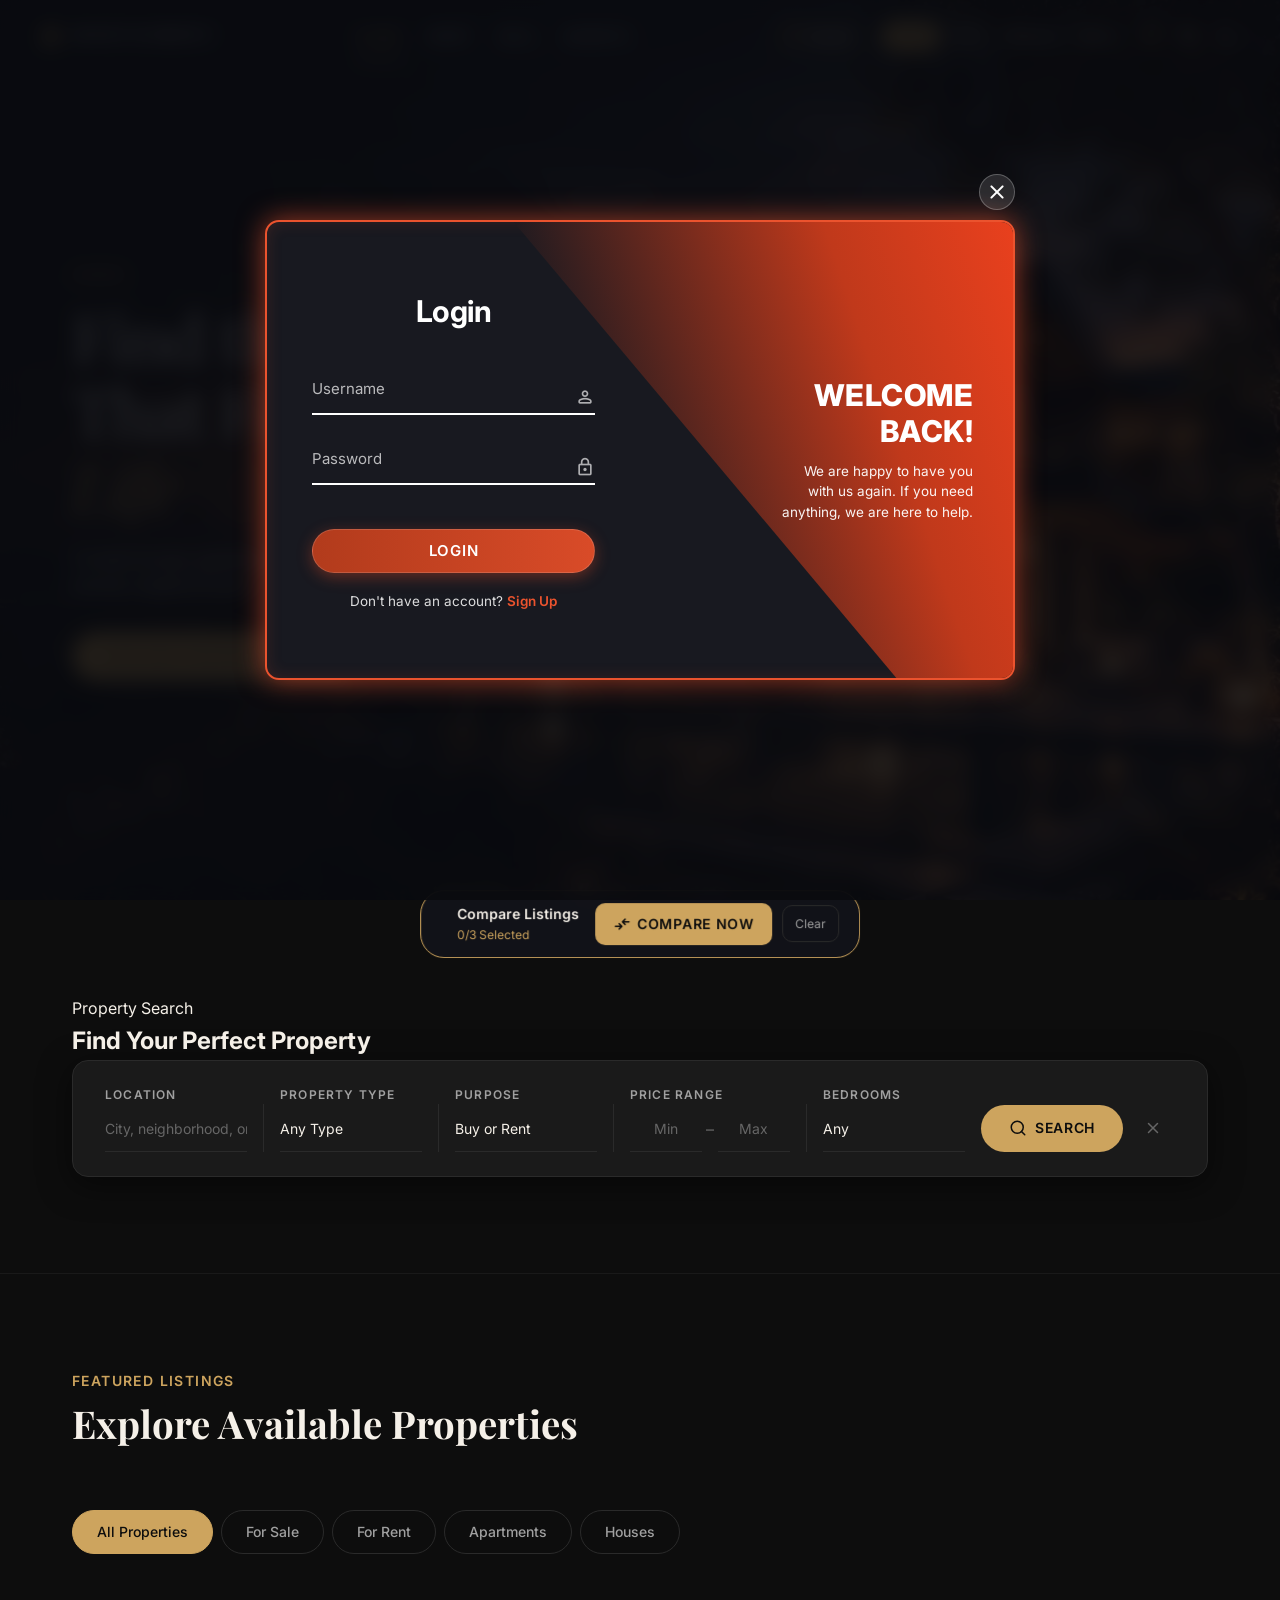
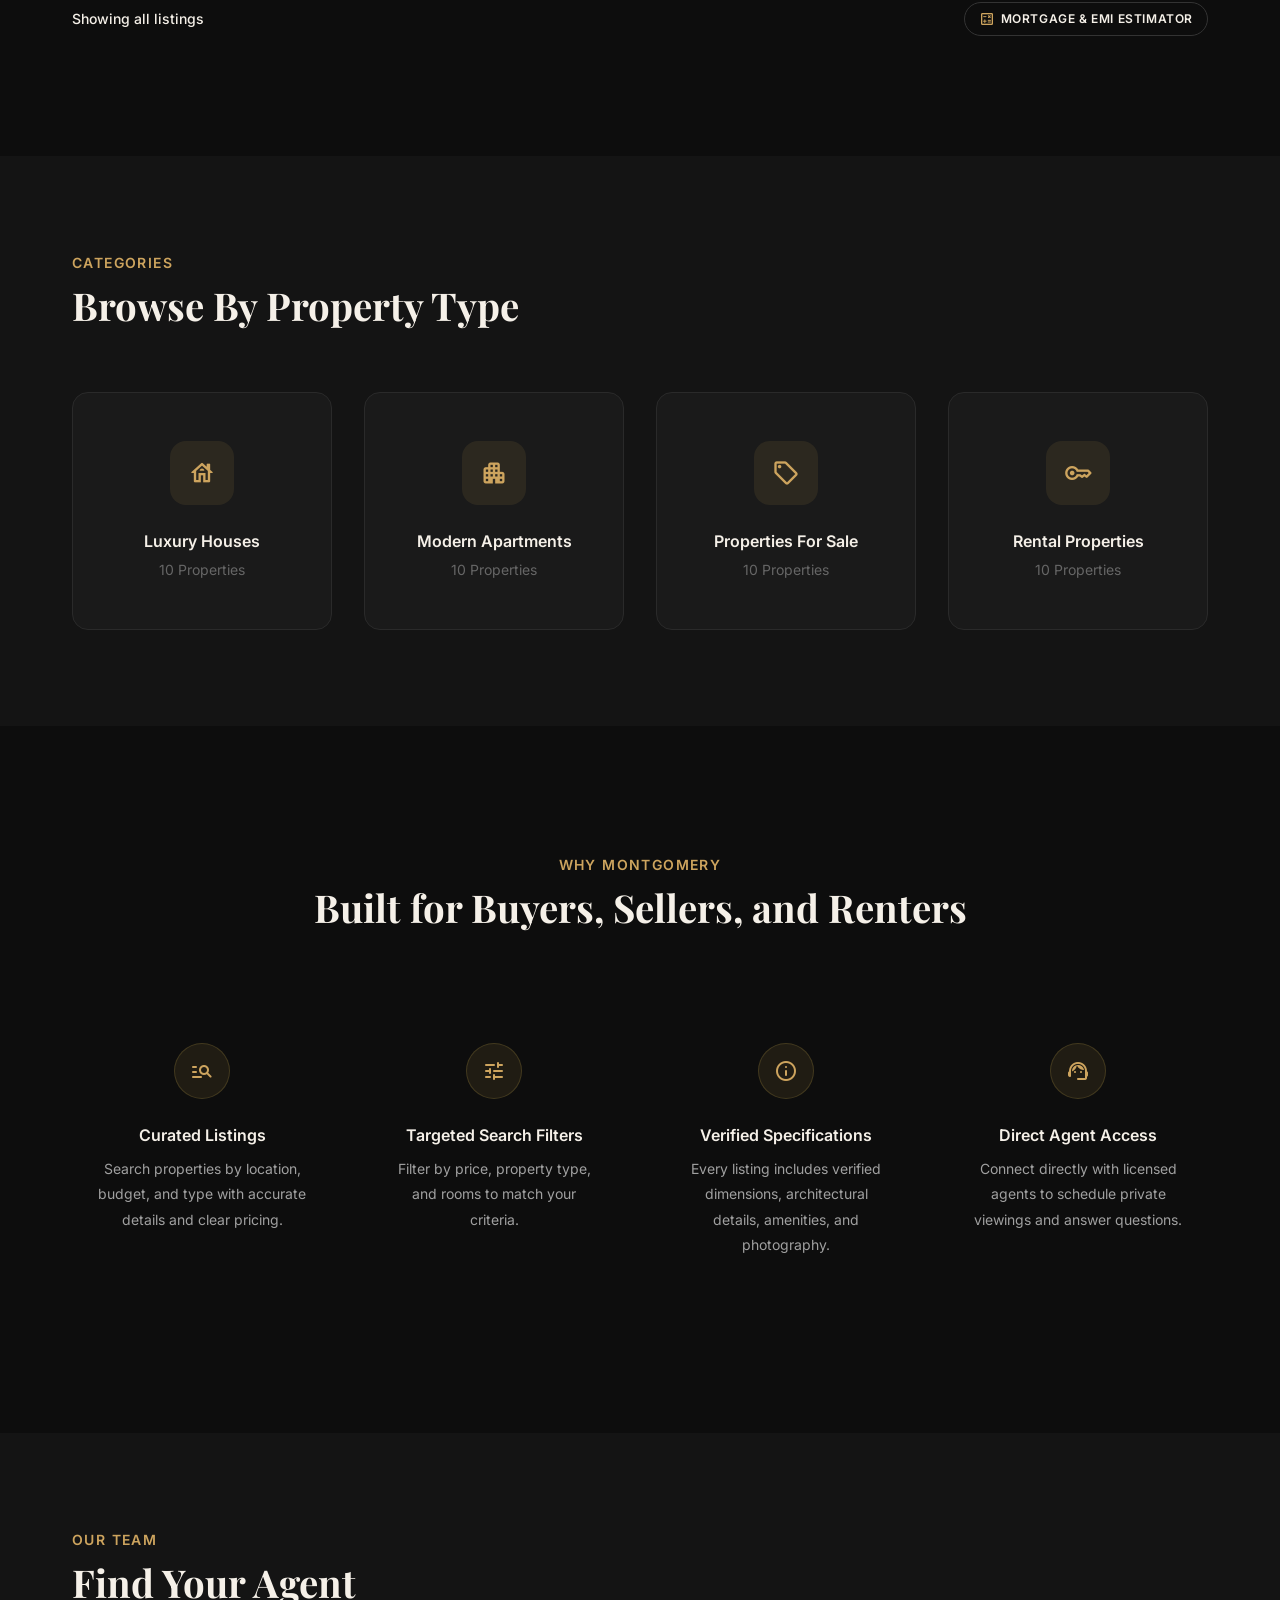
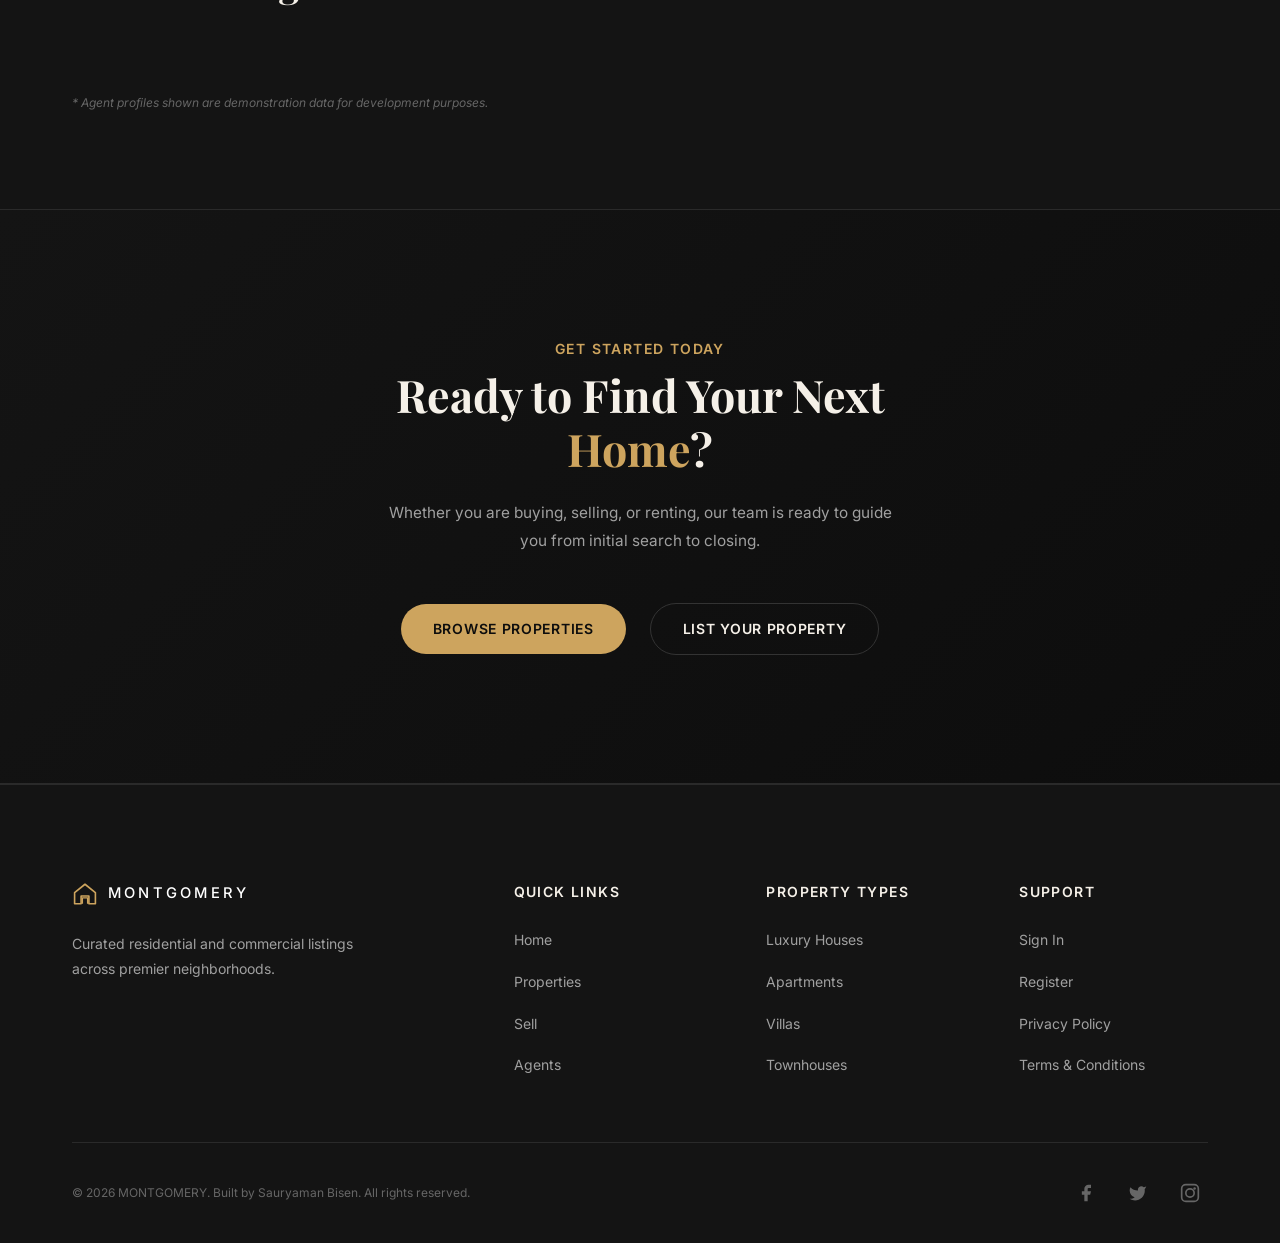
==== commit ff2d4786: "fix(navbar): implement 3-section flexbox layout with centered navigation and responsive spacing" ====
--- a/index.html
+++ b/index.html
@@ -20,14 +20,15 @@
 
     <link rel="stylesheet" href="./assets/css/style.css">
     <link rel="stylesheet" href="./assets/css/auth.css">
+    <link rel="stylesheet" href="./assets/css/currency.css">
     <link rel="stylesheet" href="./assets/css/calculator.css">
     <link rel="stylesheet" href="./assets/css/compare.css">
     <link rel="stylesheet" href="./assets/css/saved.css">
 
+    <script src="./assets/js/currency.js" defer></script>
     <script src="./assets/js/calculator.js" defer></script>
     <script src="./assets/js/compare.js" defer></script>
     <script src="./assets/js/saved.js" defer></script>
-
     <script src="./assets/js/script.js" defer></script>
     <script src="./assets/js/auth.js" defer></script>
   </head>
@@ -53,38 +54,48 @@
             <li><a href="#agents" class="nav-link">AGENTS</a></li>
           </ul>
 
-          <div class="navbar-actions">
-            <!-- Saved Shortlist Trigger -->
-            <button type="button" class="saved-nav-btn" onclick="openSavedDrawer();" aria-label="View saved properties" title="Shortlisted Properties">
-              <span class="material-symbols-rounded" aria-hidden="true">favorite</span>
-              <span>Saved</span>
-              <span class="saved-count-badge" id="headerSavedBadge" style="display:none;">0</span>
-            </button>
-            <a href="register.html" class="nav-action-link">Register</a>
-            <span class="nav-action-divider" aria-hidden="true">|</span>
-            <a href="signin.html" class="nav-action-link">Sign In</a>
-            <span class="nav-action-divider nav-action-divider-end" aria-hidden="true">|</span>
-          </div>
-
-          <div class="navbar-contact">
-            <!-- Mortgage / EMI Calculator Trigger -->
-            <button type="button" class="nav-contact-btn" onclick="openMortgageCalculator();" aria-label="Mortgage &amp; EMI Calculator" title="Mortgage &amp; EMI Calculator">
-              <span class="material-symbols-rounded" style="font-size: 19px; color: var(--color-gold);" aria-hidden="true">calculate</span>
-              <span class="mobile-contact-label">EMI Calc</span>
-            </button>
-            <a href="mailto:hello@montgomery.com" class="nav-contact-btn" aria-label="Email us" title="Email us">
-              <svg class="nav-contact-icon" viewBox="0 0 24 24" width="18" height="18" stroke="currentColor" stroke-width="1.75" fill="none" stroke-linecap="round" stroke-linejoin="round" aria-hidden="true">
-                <rect x="2" y="4" width="20" height="16" rx="2"></rect>
-                <path d="M22 6 L12 13 L2 6"></path>
-              </svg>
-              <span class="mobile-contact-label">Email Us</span>
-            </a>
-            <a href="tel:+1234567890" class="nav-contact-btn" aria-label="Call us" title="Call us">
-              <svg class="nav-contact-icon" viewBox="0 0 24 24" width="18" height="18" stroke="currentColor" stroke-width="1.75" fill="none" stroke-linecap="round" stroke-linejoin="round" aria-hidden="true">
-                <path d="M22 16.92v3a2 2 0 0 1-2.18 2 19.79 19.79 0 0 1-8.63-3.07 19.5 19.5 0 0 1-6-6 19.79 19.79 0 0 1-3.07-8.67A2 2 0 0 1 4.11 2h3a2 2 0 0 1 2 1.72 12.84 12.84 0 0 0 .7 2.81 2 2 0 0 1-.45 2.11L8.09 9.91a16 16 0 0 0 6 6l1.27-1.27a2 2 0 0 1 2.11-.45 12.84 12.84 0 0 0 2.81.7A2 2 0 0 1 22 16.92z"></path>
-              </svg>
-              <span class="mobile-contact-label">Call Us</span>
-            </a>
+          <div class="navbar-right">
+            <div class="navbar-actions">
+              <!-- Saved Shortlist Trigger -->
+              <button type="button" class="saved-nav-btn" onclick="openSavedDrawer();" aria-label="View saved properties" title="Shortlisted Properties">
+                <span class="material-symbols-rounded" aria-hidden="true">favorite</span>
+                <span>Saved</span>
+                <span class="saved-count-badge" id="headerSavedBadge" style="display:none;">0</span>
+              </button>
+
+              <!-- Currency Switcher -->
+              <div class="currency-switcher" role="radiogroup" aria-label="Currency Switcher">
+                <button type="button" class="currency-btn active" data-currency="USD" aria-label="US Dollar">$ USD</button>
+                <button type="button" class="currency-btn" data-currency="INR" aria-label="Indian Rupee">₹ INR</button>
+              </div>
+
+              <div class="navbar-auth-state" id="navbarAuthState" style="display:inline-flex; align-items:center; gap:8px;">
+                <a href="register.html" class="nav-action-link">Register</a>
+                <span class="nav-action-divider" aria-hidden="true">|</span>
+                <a href="signin.html" class="nav-action-link">Sign In</a>
+              </div>
+            </div>
+
+            <div class="navbar-contact">
+              <!-- Mortgage / EMI Calculator Trigger -->
+              <button type="button" class="nav-contact-btn" onclick="openMortgageCalculator();" aria-label="Mortgage &amp; EMI Calculator" title="Mortgage &amp; EMI Calculator">
+                <span class="material-symbols-rounded" style="font-size: 19px; color: var(--color-gold);" aria-hidden="true">calculate</span>
+                <span class="mobile-contact-label">EMI Calc</span>
+              </button>
+              <a href="mailto:hello@montgomery.com" class="nav-contact-btn" aria-label="Email us" title="Email us">
+                <svg class="nav-contact-icon" viewBox="0 0 24 24" width="18" height="18" stroke="currentColor" stroke-width="1.75" fill="none" stroke-linecap="round" stroke-linejoin="round" aria-hidden="true">
+                  <rect x="2" y="4" width="20" height="16" rx="2"></rect>
+                  <path d="M22 6 L12 13 L2 6"></path>
+                </svg>
+                <span class="mobile-contact-label">Email Us</span>
+              </a>
+              <a href="tel:+1234567890" class="nav-contact-btn" aria-label="Call us" title="Call us">
+                <svg class="nav-contact-icon" viewBox="0 0 24 24" width="18" height="18" stroke="currentColor" stroke-width="1.75" fill="none" stroke-linecap="round" stroke-linejoin="round" aria-hidden="true">
+                  <path d="M22 16.92v3a2 2 0 0 1-2.18 2 19.79 19.79 0 0 1-8.63-3.07 19.5 19.5 0 0 1-6-6 19.79 19.79 0 0 1-3.07-8.67A2 2 0 0 1 4.11 2h3a2 2 0 0 1 2 1.72 12.84 12.84 0 0 0 .7 2.81 2 2 0 0 1-.45 2.11L8.09 9.91a16 16 0 0 0 6 6l1.27-1.27a2 2 0 0 1 2.11-.45 12.84 12.84 0 0 0 2.81.7A2 2 0 0 1 22 16.92z"></path>
+                </svg>
+                <span class="mobile-contact-label">Call Us</span>
+              </a>
+            </div>
           </div>
         </nav>
 
@@ -247,6 +258,16 @@
             <button class="filter-btn" data-filter="house">Houses</button>
           </div>
 
+          <div class="results-meta-bar" style="display: flex; justify-content: space-between; align-items: center; margin: var(--space-md) 0 var(--space-lg); color: var(--color-text-secondary); font-size: var(--fs-small); flex-wrap: wrap; gap: 10px;">
+            <span id="propertyResultsCount" style="font-weight: var(--fw-medium); color: var(--color-text-primary);">Showing all listings</span>
+            <div style="display: flex; align-items: center; gap: 8px;">
+              <button type="button" class="btn btn-outline" style="padding: 6px 14px; font-size: var(--fs-xs); display: inline-flex; align-items: center; gap: 6px;" onclick="openMortgageCalculator();">
+                <span class="material-symbols-rounded" style="font-size: 16px; color: var(--color-gold);" aria-hidden="true">calculate</span>
+                <span>Mortgage &amp; EMI Estimator</span>
+              </button>
+            </div>
+          </div>
+
           <div class="property-grid" id="propertyGrid">
             <!-- Properties are rendered by JavaScript -->
           </div>
--- a/assets/css/style.css
+++ b/assets/css/style.css
@@ -336,7 +336,11 @@
   align-items: center;
   justify-content: space-between;
   height: 100%;
-  gap: var(--space-md);
+  width: 100%;
+  max-width: var(--container-max);
+  margin-inline: auto;
+  padding-inline: clamp(1.25rem, 3vw, 2.5rem);
+  gap: clamp(1rem, 2vw, 2rem);
   position: relative;
 }
 
@@ -368,24 +372,18 @@
 
 /* Navbar */
 .navbar {
-  display: flex;
-  align-items: center;
-  justify-content: flex-end;
-  flex: 1;
-  gap: clamp(1rem, 1.8vw, 2.2rem);
-  white-space: nowrap;
+  display: contents;
 }
 
 .navbar-list {
   display: flex;
   align-items: center;
-  gap: clamp(1.6rem, 2.5vw, 2.8rem);
+  justify-content: center;
+  gap: clamp(1.25rem, 2vw, 2.2rem);
   list-style: none;
   margin: 0;
   padding: 0;
-  position: absolute;
-  left: 50%;
-  transform: translateX(-50%);
+  flex-shrink: 0;
 }
 
 .nav-link {
@@ -426,6 +424,13 @@
 
 .nav-link.active::after {
   width: 100%;
+}
+
+.navbar-right {
+  display: flex;
+  align-items: center;
+  gap: clamp(0.75rem, 1.2vw, 1.25rem);
+  flex-shrink: 0;
 }
 
 .navbar-actions {
@@ -1949,15 +1954,73 @@
 @media (max-width: 1024px) {
 
   .header-container {
-    gap: var(--space-sm);
-  }
-
-  .navbar {
-    gap: 1.25rem;
+    padding-inline: clamp(0.75rem, 2vw, 1.25rem);
+    gap: clamp(0.4rem, 1vw, 0.75rem);
+  }
+
+  .logo {
+    gap: 8px;
+  }
+
+  .logo-icon {
+    width: 22px;
+    height: 22px;
+  }
+
+  .logo-text {
+    font-size: 0.82rem;
+    letter-spacing: 0.14em;
   }
 
   .navbar-list {
-    gap: 1.25rem;
+    gap: clamp(0.5rem, 1vw, 1rem);
+  }
+
+  .nav-link {
+    font-size: 0.74rem;
+    letter-spacing: 0.08em;
+    padding: 4px 0;
+  }
+
+  .navbar-right {
+    gap: clamp(0.35rem, 0.8vw, 0.75rem);
+  }
+
+  .navbar-actions {
+    gap: clamp(0.35rem, 0.8vw, 0.6rem);
+  }
+
+  .header .saved-nav-btn {
+    padding: 4px 8px;
+    font-size: 0.72rem;
+    gap: 4px;
+  }
+
+  .header .saved-nav-btn .material-symbols-rounded {
+    font-size: 15px;
+  }
+
+  .header .currency-switcher {
+    padding: 2px;
+  }
+
+  .header .currency-btn {
+    padding: 2px 6px;
+    font-size: 0.68rem;
+  }
+
+  .nav-action-link {
+    font-size: 0.72rem;
+  }
+
+  .nav-contact-btn {
+    width: 26px;
+    height: 26px;
+  }
+
+  .nav-contact-icon {
+    width: 15px;
+    height: 15px;
   }
 
   .search-bar {
@@ -2021,6 +2084,7 @@
   }
 
   .navbar {
+    display: flex;
     position: fixed;
     top: 0;
     right: 0;
@@ -2089,6 +2153,14 @@
     transform: none;
   }
 
+  .navbar-right {
+    display: flex;
+    flex-direction: column;
+    align-items: stretch;
+    width: 100%;
+    gap: var(--space-xl);
+  }
+
   .navbar-actions {
     flex-direction: column;
     align-items: stretch;
--- a/assets/css/currency.css
+++ b/assets/css/currency.css
@@ -0,0 +1,36 @@
+/**
+ * MONTGOMERY Real Estate — Currency Switcher Stylesheet
+ * Elegant pill switch for toggling between USD ($) and INR (₹).
+ */
+
+.currency-switcher {
+  display: inline-flex;
+  align-items: center;
+  background: var(--color-bg-elevated);
+  border: 1px solid var(--color-border);
+  border-radius: var(--radius-full);
+  padding: 3px;
+  gap: 2px;
+}
+
+.currency-btn {
+  background: transparent;
+  border: none;
+  border-radius: var(--radius-full);
+  padding: 4px 10px;
+  font-size: var(--fs-xs);
+  font-weight: var(--fw-semibold);
+  color: var(--color-text-secondary);
+  cursor: pointer;
+  transition: all var(--transition-fast);
+}
+
+.currency-btn:hover {
+  color: var(--color-text-primary);
+}
+
+.currency-btn.active {
+  background: var(--color-gold);
+  color: var(--color-bg-primary);
+  box-shadow: 0 2px 6px rgba(201, 168, 76, 0.35);
+}
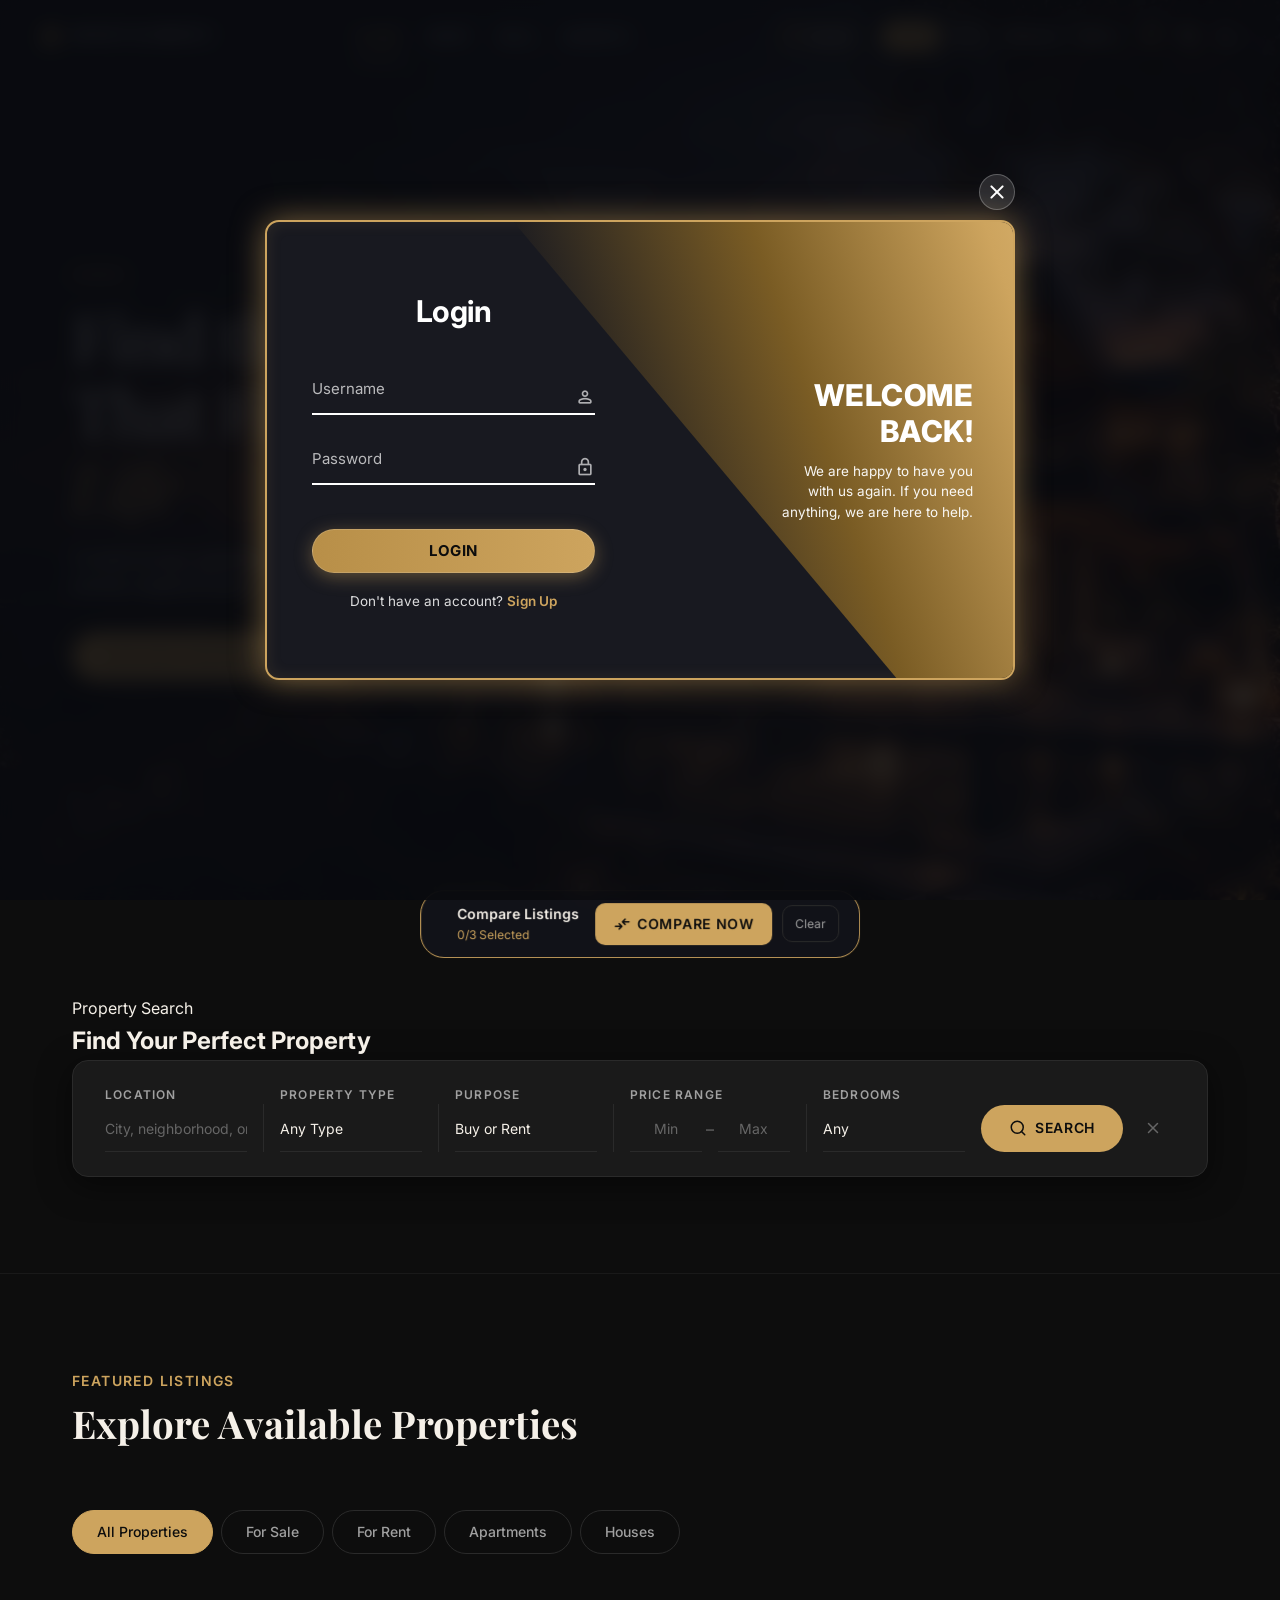
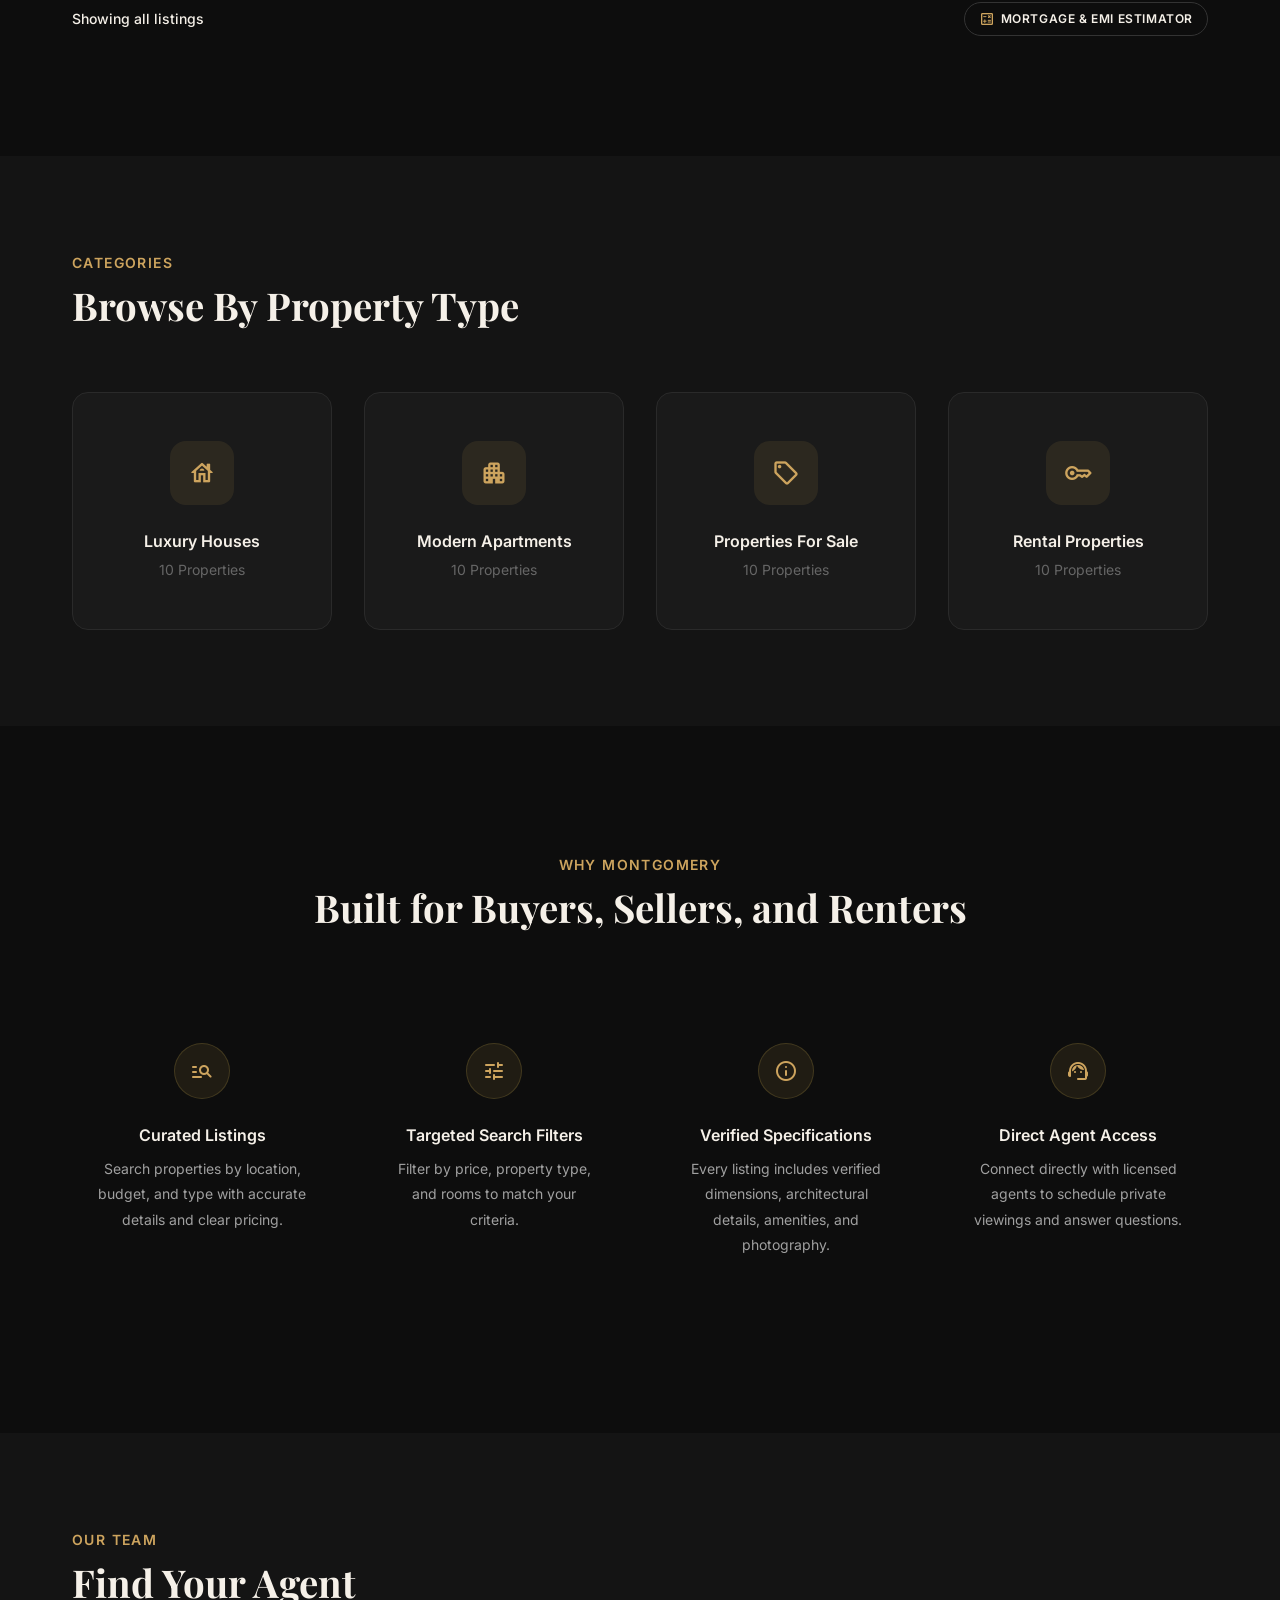
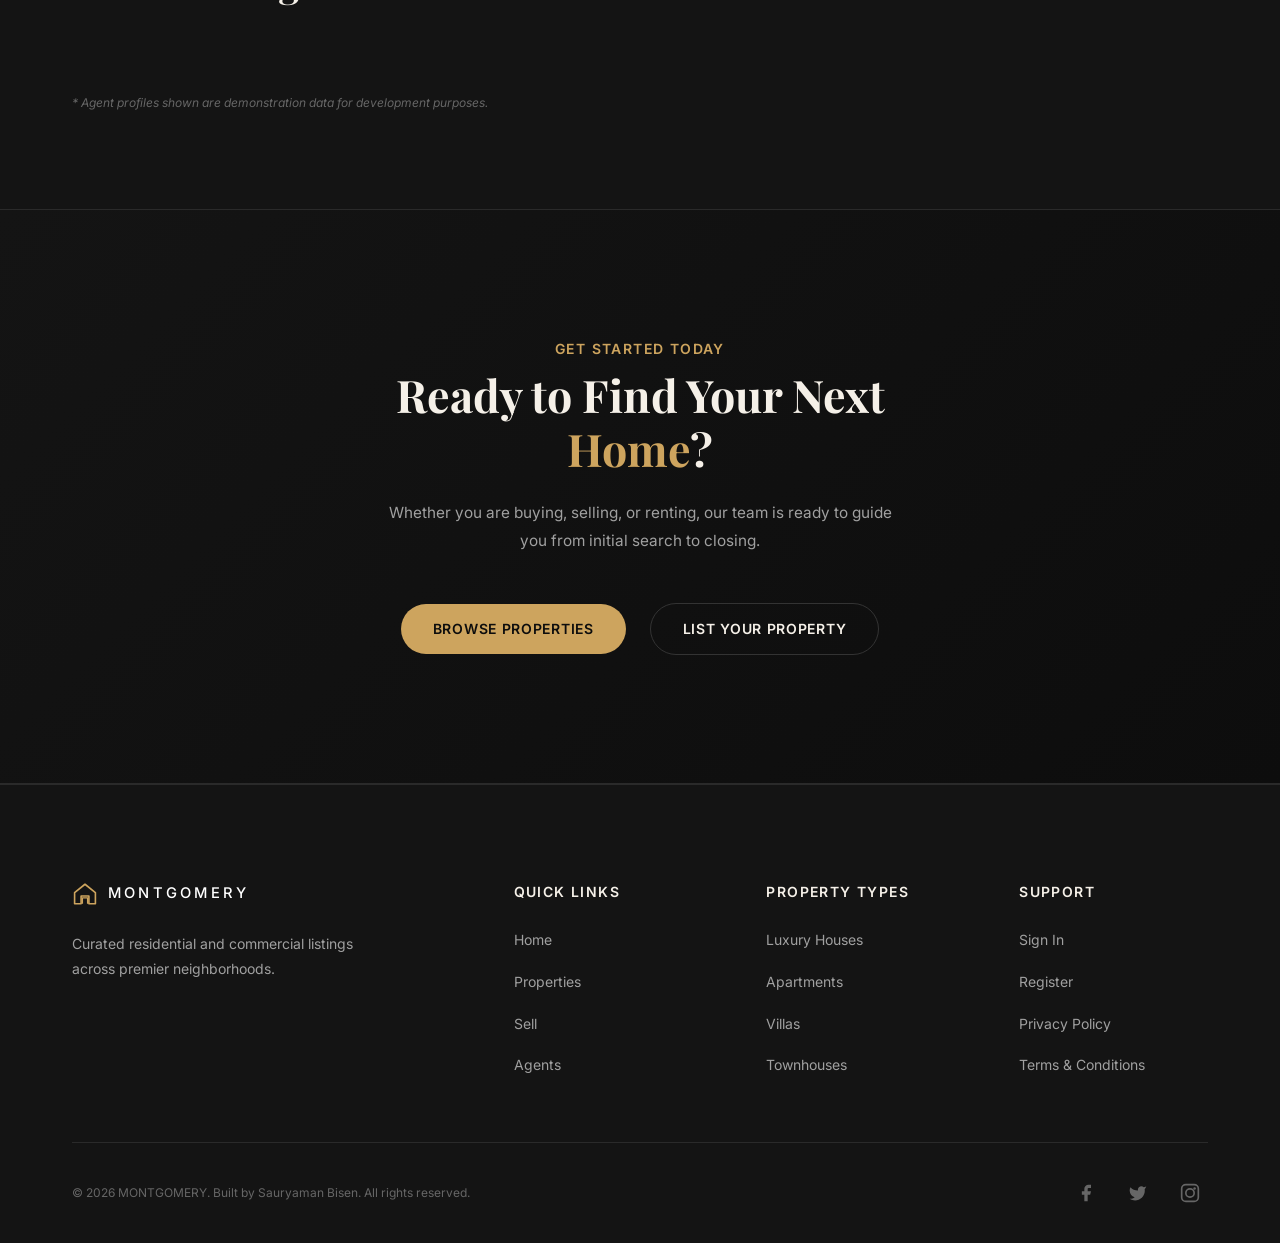
==== commit be2f2aed: "feat(auth): update authentication modal color palette to signature luxury gold theme" ====
--- a/index.html
+++ b/index.html
@@ -486,7 +486,7 @@
         </button>
 
         <div class="container animated-auth-box" id="animatedAuthBox">
-          <!-- Curved background shapes (Red-orange diagonal glow) -->
+          <!-- Curved background shapes (Gold diagonal glow) -->
           <div class="curved-shape" aria-hidden="true"></div>
           <div class="curved-shape2" aria-hidden="true"></div>
 
--- a/assets/css/auth.css
+++ b/assets/css/auth.css
@@ -84,7 +84,7 @@
   transform: translateX(-50%);
   width: 650px;
   height: 650px;
-  background: radial-gradient(circle, rgba(235, 83, 46, 0.14) 0%, transparent 70%);
+  background: radial-gradient(circle, rgba(205, 164, 94, 0.16) 0%, transparent 70%);
   pointer-events: none;
   z-index: 0;
 }
@@ -118,10 +118,11 @@
 }
 
 .auth-modal-close:hover {
-  background: #ff441f;
-  border-color: #ff441f;
+  background: var(--color-gold, #cda45e);
+  border-color: var(--color-gold, #cda45e);
+  color: var(--color-bg-primary, #0a0a0a);
   transform: rotate(90deg);
-  box-shadow: 0 0 16px rgba(255, 68, 31, 0.6);
+  box-shadow: 0 0 16px rgba(205, 164, 94, 0.6);
 }
 
 /* ==========================================
@@ -135,8 +136,8 @@
   width: 750px;
   height: 460px;
   background: #181920;
-  border: 2px solid #eb532e;
-  box-shadow: 0 0 28px rgba(235, 83, 46, 0.65), inset 0 0 16px rgba(235, 83, 46, 0.15);
+  border: 2px solid var(--color-gold, #cda45e);
+  box-shadow: 0 0 32px rgba(205, 164, 94, 0.55), inset 0 0 16px rgba(205, 164, 94, 0.12);
   border-radius: 14px;
   padding: 0;
   margin: 0;
@@ -145,7 +146,7 @@
 }
 
 /* ==========================================
-   CURVED ANIMATED SHAPES (Red-orange diagonal split)
+   CURVED ANIMATED SHAPES (Gold diagonal split)
    ========================================== */
 
 .animated-auth-box .curved-shape {
@@ -154,7 +155,7 @@
   top: -5px;
   height: 600px;
   width: 850px;
-  background: linear-gradient(45deg, #181920 15%, #c0391b 60%, #ff441f 100%);
+  background: linear-gradient(45deg, #181920 15%, #7a5c24 50%, var(--color-gold, #cda45e) 82%, var(--color-gold-light, #dfba78) 100%);
   transform: rotate(10deg) skewY(40deg);
   transform-origin: bottom right;
   transition: transform 1.3s cubic-bezier(0.4, 0, 0.2, 1);
@@ -175,7 +176,7 @@
   height: 700px;
   width: 850px;
   background: #181920;
-  border-top: 3px solid #ff441f;
+  border-top: 3px solid var(--color-gold, #cda45e);
   transform: rotate(0deg) skewY(0deg);
   transform-origin: bottom left;
   transition: transform 1.3s cubic-bezier(0.4, 0, 0.2, 1);
@@ -344,7 +345,7 @@
 .animated-auth-box .input-box input.has-value ~ label {
   top: 4px;
   font-size: 12.5px;
-  color: #ff4d29;
+  color: var(--color-gold, #cda45e);
   font-weight: 500;
 }
 
@@ -354,7 +355,7 @@
 }
 
 .animated-auth-box .input-box input:focus {
-  border-bottom-color: #ff4d29;
+  border-bottom-color: var(--color-gold, #cda45e);
 }
 
 .animated-auth-box .input-box .input-ico {
@@ -368,7 +369,7 @@
 }
 
 .animated-auth-box .input-box input:focus ~ .input-ico {
-  color: #ff4d29;
+  color: var(--color-gold, #cda45e);
 }
 
 /* ==========================================
@@ -379,15 +380,16 @@
   position: relative;
   width: 100%;
   height: 44px;
-  background: linear-gradient(90deg, #b23b1c, #d94b28);
+  background: linear-gradient(90deg, var(--color-gold-dark, #b88f48), var(--color-gold, #cda45e));
   border: 1px solid rgba(255, 255, 255, 0.15);
   outline: none;
   border-radius: 40px;
   cursor: pointer;
   font-size: 15px;
-  color: #ffffff;
-  font-weight: 600;
-  box-shadow: 0 4px 15px rgba(217, 75, 40, 0.4);
+  color: var(--color-text-inverse, #0d0d0d);
+  font-weight: 700;
+  letter-spacing: 0.04em;
+  box-shadow: 0 4px 18px rgba(205, 164, 94, 0.4);
   margin-top: 18px;
   transition: transform 0.2s ease, box-shadow 0.2s ease, background 0.25s ease;
   display: flex;
@@ -397,8 +399,8 @@
 
 .animated-auth-box .btn:hover {
   transform: translateY(-2px);
-  box-shadow: 0 6px 20px rgba(217, 75, 40, 0.65);
-  background: linear-gradient(90deg, #c4401f, #eb532e);
+  box-shadow: 0 6px 24px rgba(205, 164, 94, 0.6);
+  background: linear-gradient(90deg, var(--color-gold, #cda45e), var(--color-gold-light, #dfba78));
 }
 
 .animated-auth-box .btn:active {
@@ -417,7 +419,7 @@
 }
 
 .animated-auth-box .regi-link p a {
-  color: #eb532e;
+  color: var(--color-gold, #cda45e);
   text-decoration: none;
   font-weight: 600;
   transition: color 0.2s ease;
@@ -425,7 +427,7 @@
 
 .animated-auth-box .regi-link p a:hover {
   text-decoration: underline;
-  color: #ff7152;
+  color: var(--color-gold-light, #dfba78);
 }
 
 .animated-auth-box .animated-auth-feedback {
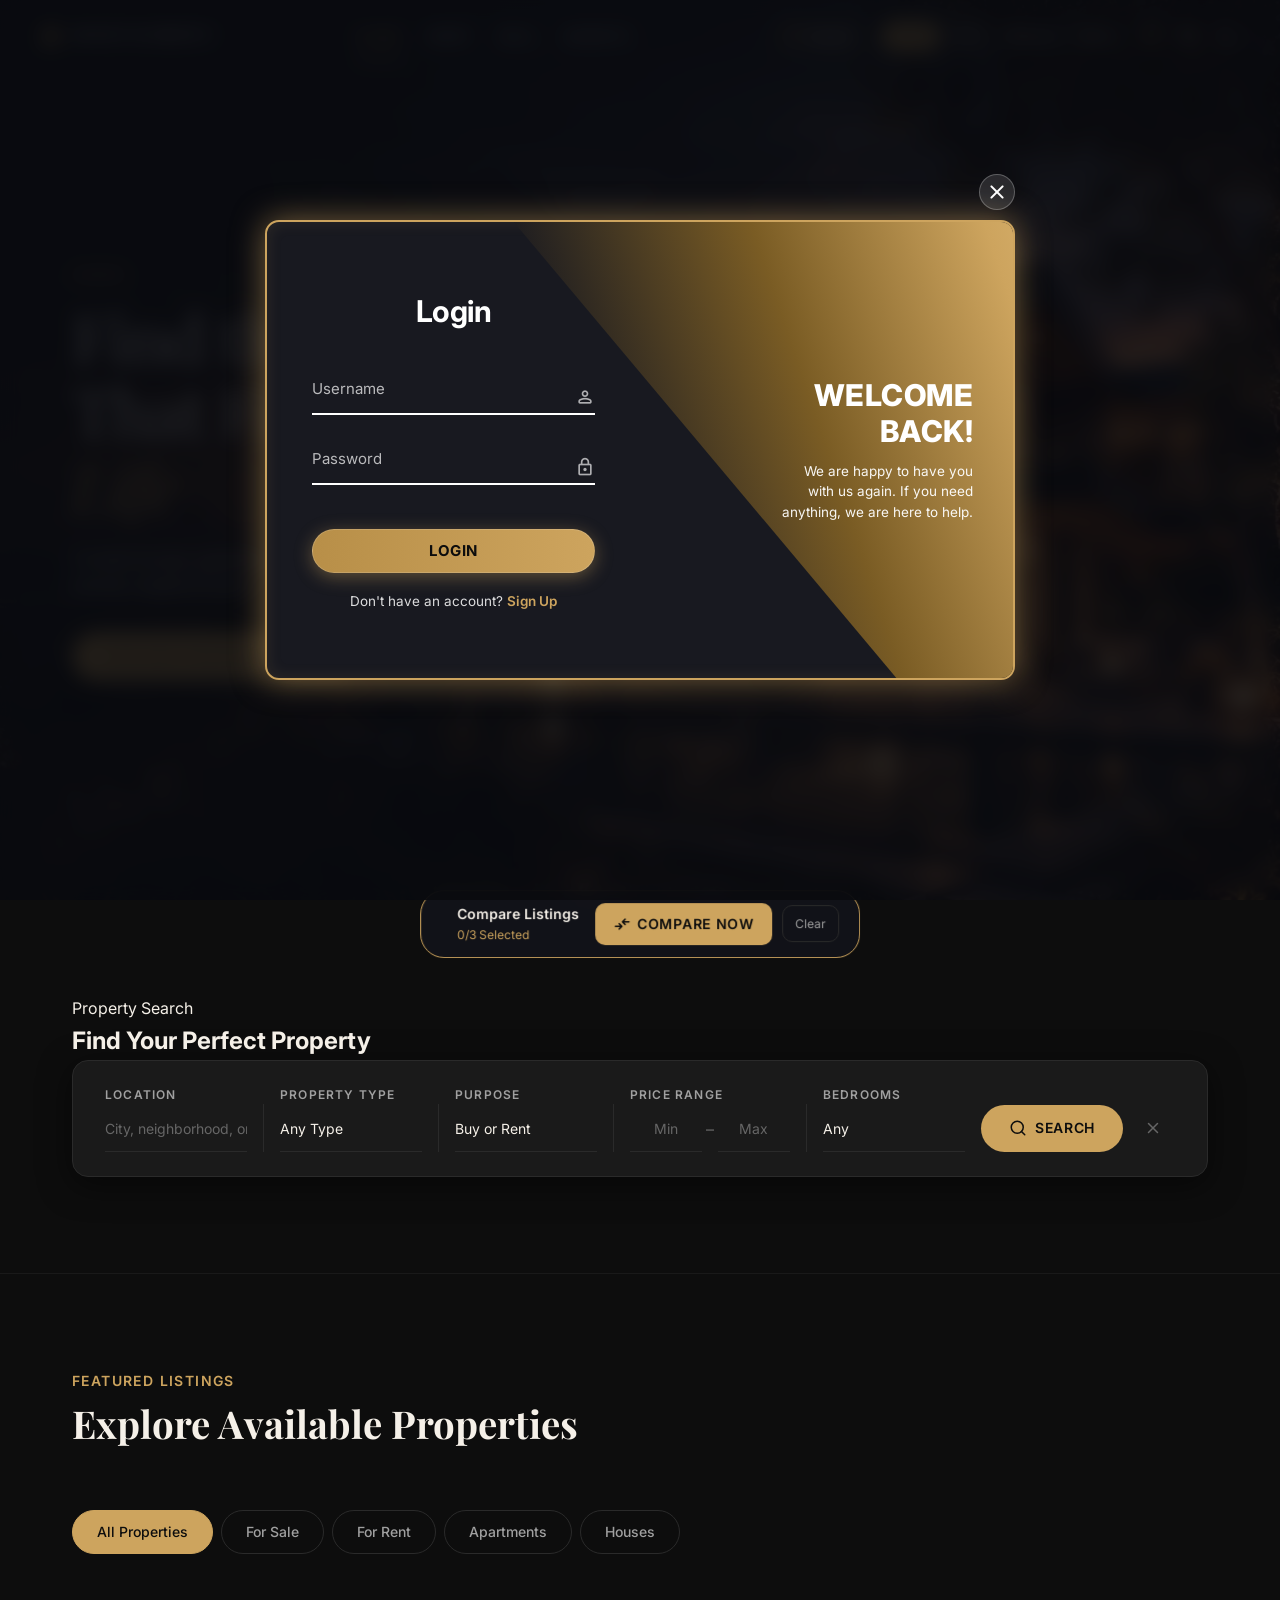
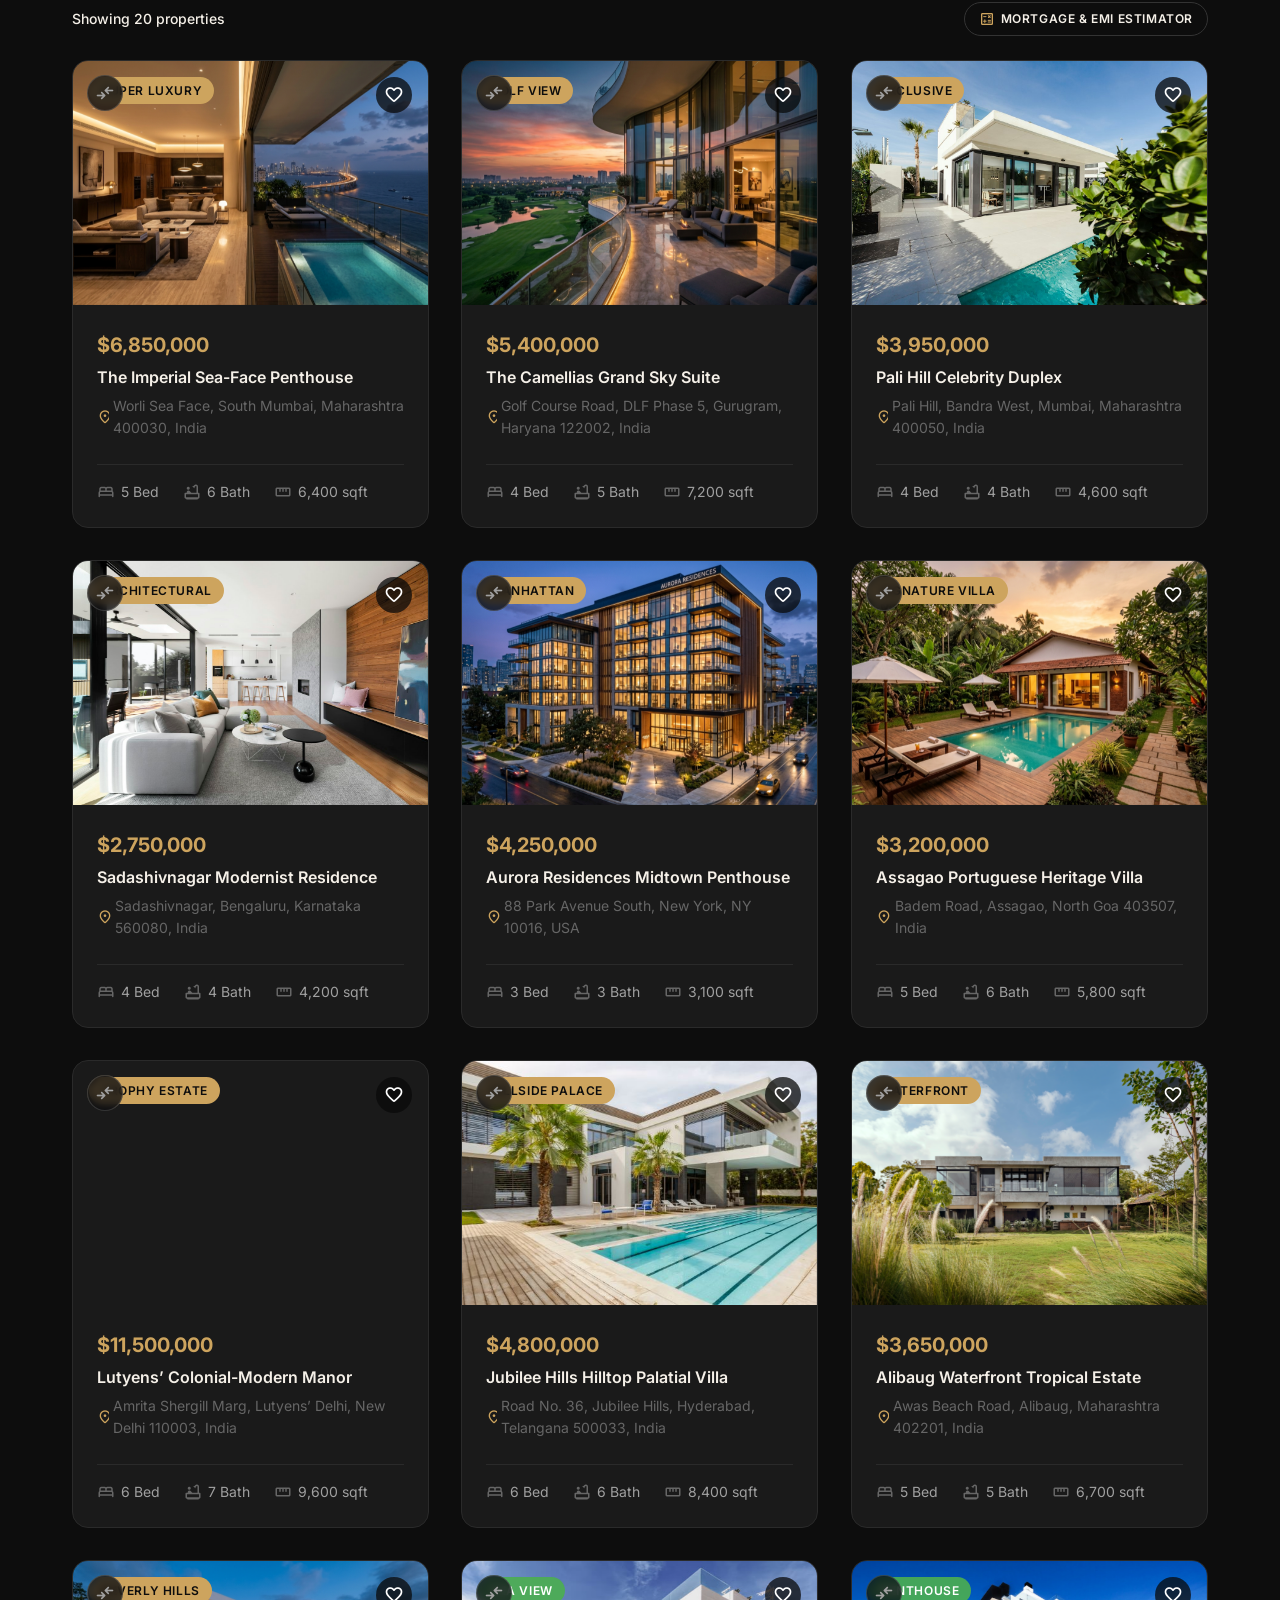
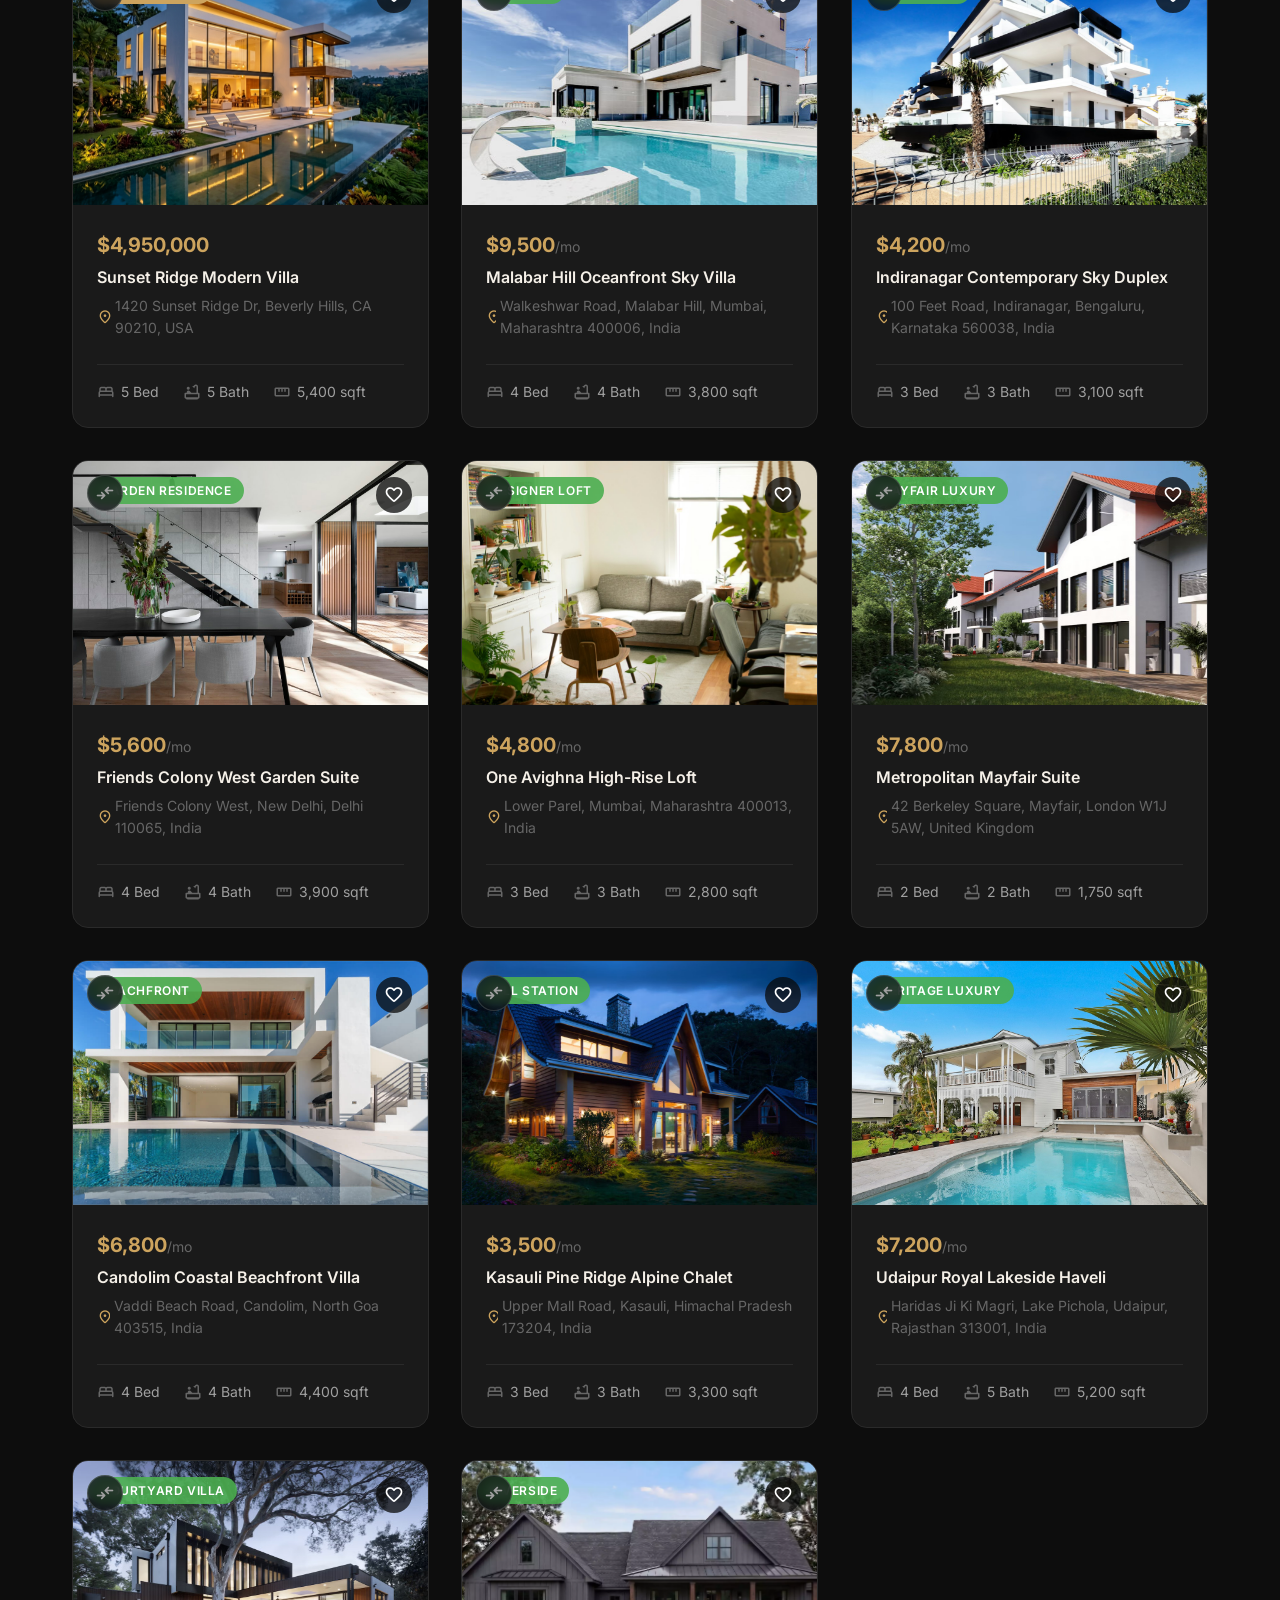
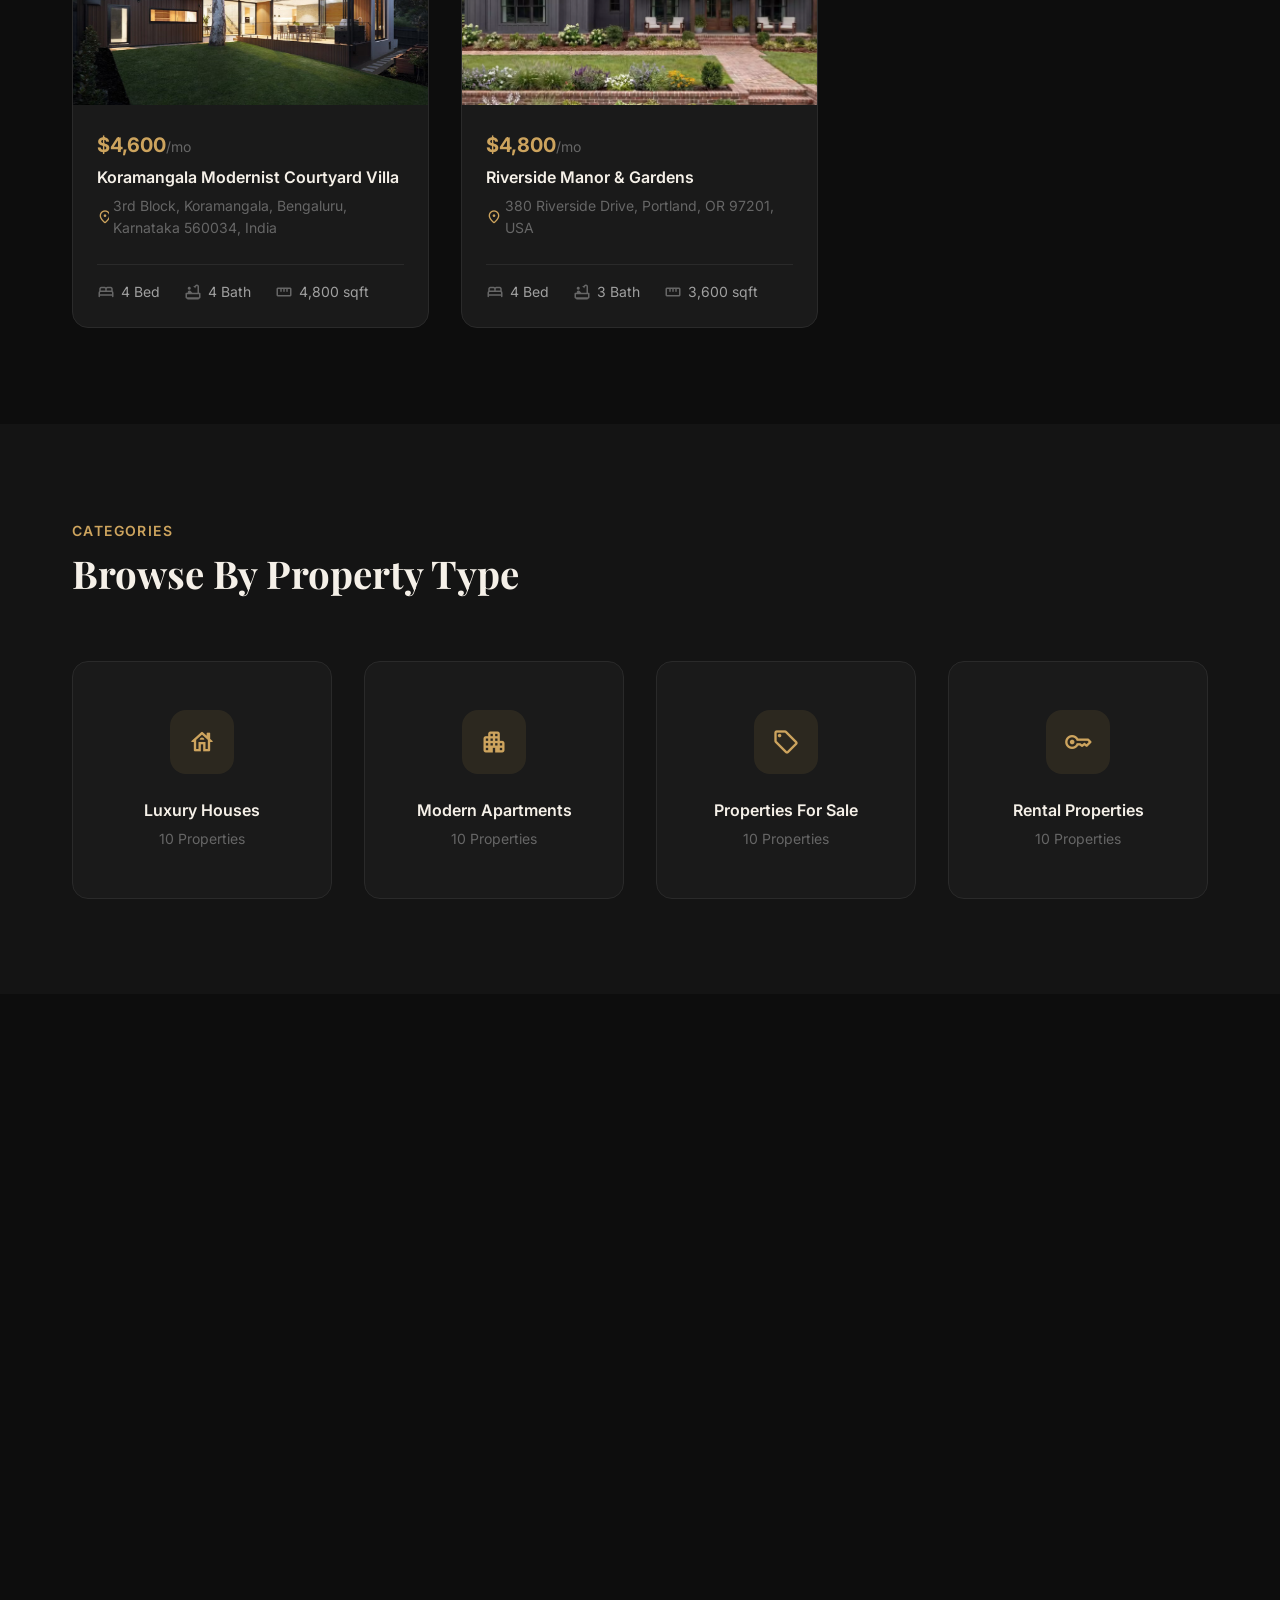
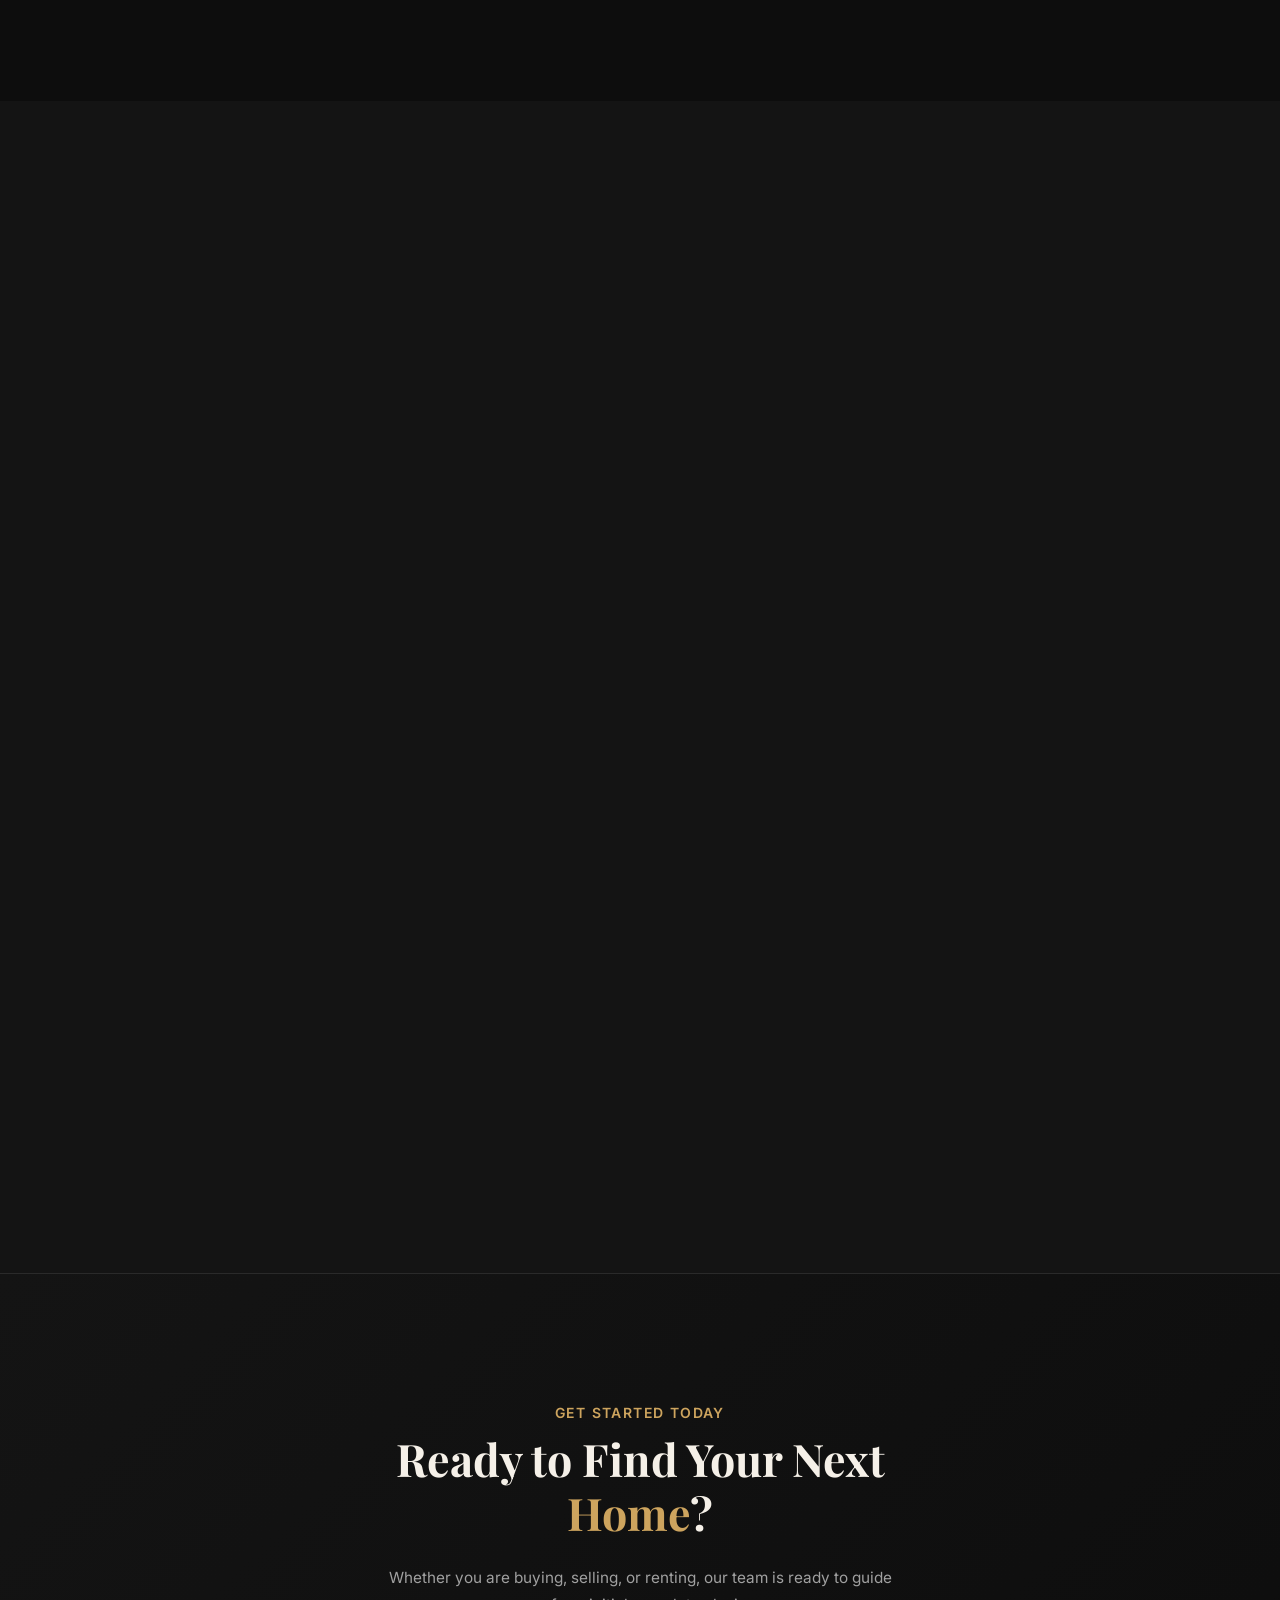
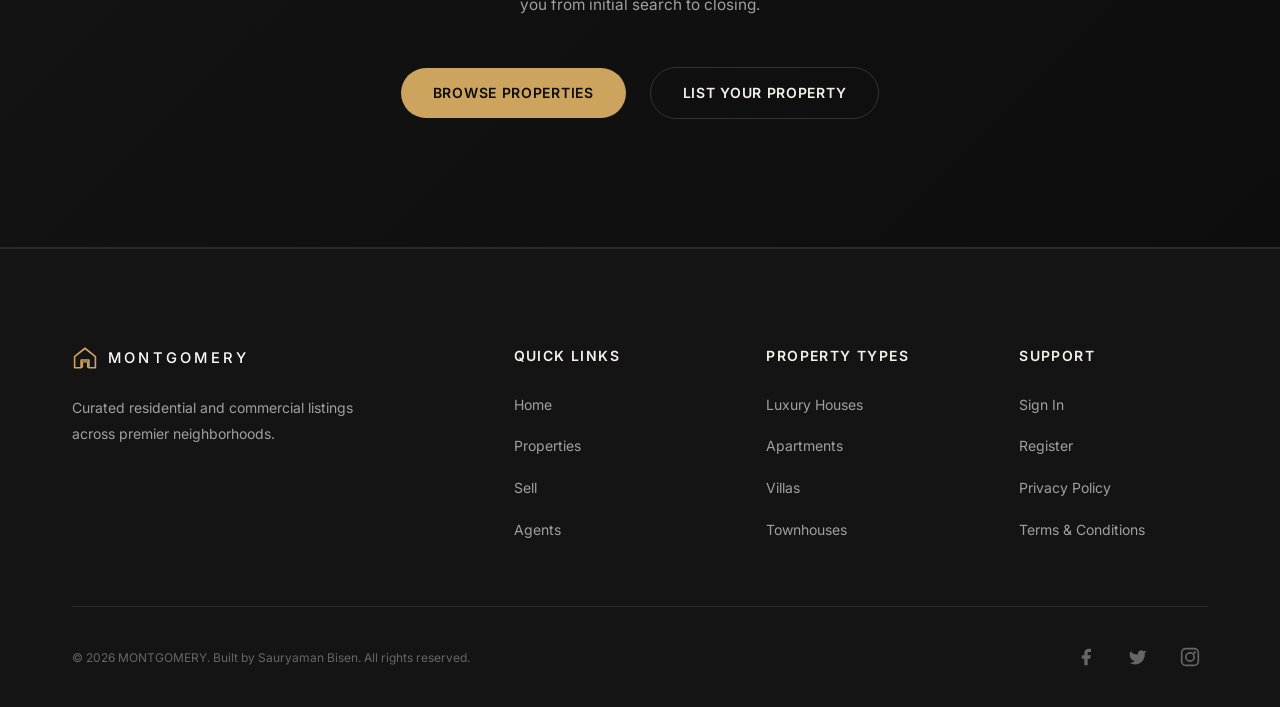
==== commit a1641e8a: "perf: eliminate scroll layout thrashing, optimize animation timings, and improve UI response" ====
--- a/index.html
+++ b/index.html
@@ -16,7 +16,7 @@
     <link rel="preconnect" href="https://fonts.googleapis.com" />
     <link rel="preconnect" href="https://fonts.gstatic.com" crossorigin />
     <link href="https://fonts.googleapis.com/css2?family=Inter:wght@300;400;500;600;700;800&family=Playfair+Display:ital,wght@0,400;0,500;0,600;0,700;1,400;1,500;1,600;1,700&display=swap" rel="stylesheet"/>
-    <link rel="stylesheet" href="https://fonts.googleapis.com/css2?family=Material+Symbols+Rounded:opsz,wght,FILL,GRAD@24,400,0..1,0" />
+    <link rel="stylesheet" href="https://fonts.googleapis.com/css2?family=Material+Symbols+Rounded:opsz,wght,FILL,GRAD@24,400,0..1,0&display=swap" />
 
     <link rel="stylesheet" href="./assets/css/style.css">
     <link rel="stylesheet" href="./assets/css/auth.css">
@@ -121,7 +121,7 @@
       <!-- ==================== HERO SECTION ==================== -->
       <section class="hero" id="hero">
         <div class="hero-bg">
-          <img src="./assets/images/hero-bg.jpg" alt="Luxury modern home at dusk with warm interior lighting" class="hero-bg-img" width="1920" height="1080" fetchpriority="high">
+          <img src="./assets/images/hero-bg.jpg" alt="Luxury modern home at dusk with warm interior lighting" class="hero-bg-img" width="1920" height="1080" fetchpriority="high" decoding="async">
           <div class="hero-overlay"></div>
         </div>
 
--- a/assets/css/style.css
+++ b/assets/css/style.css
@@ -260,7 +260,7 @@
   font-size: var(--fs-small);
   font-weight: var(--fw-semibold);
   letter-spacing: var(--ls-wide);
-  transition: all var(--transition-normal);
+  transition: color var(--transition-fast), background var(--transition-fast), border-color var(--transition-fast), box-shadow var(--transition-fast), transform var(--transition-fast);
   white-space: nowrap;
   cursor: pointer;
   text-transform: uppercase;
@@ -321,13 +321,14 @@
   width: 100%;
   height: var(--header-height);
   z-index: 1002;
-  transition: background var(--transition-normal), box-shadow var(--transition-normal);
+  transition: background var(--transition-fast), box-shadow var(--transition-fast);
+  will-change: background, box-shadow;
 }
 
 .header.scrolled {
   background: rgba(13, 13, 13, 0.95);
-  backdrop-filter: blur(20px);
-  -webkit-backdrop-filter: blur(20px);
+  backdrop-filter: blur(12px);
+  -webkit-backdrop-filter: blur(12px);
   box-shadow: 0 1px 0 var(--color-border);
 }
 
@@ -567,7 +568,7 @@
   height: 3px;
   background-color: var(--color-gold);
   margin-bottom: 24px;
-  animation: fadeInUp 0.8s ease forwards;
+  animation: fadeInUp 0.45s ease forwards;
 }
 
 .hero-title {
@@ -578,7 +579,7 @@
   letter-spacing: -0.015em;
   color: #ffffff;
   margin-bottom: 24px;
-  animation: fadeInUp 0.8s ease forwards;
+  animation: fadeInUp 0.45s ease forwards;
 }
 
 .hero-title .gold-text em,
@@ -597,7 +598,7 @@
   line-height: 1.6;
   max-width: 440px;
   margin-bottom: 34px;
-  animation: fadeInUp 0.8s 0.2s ease both;
+  animation: fadeInUp 0.45s 0.1s ease both;
 }
 
 .hero-actions {
@@ -605,7 +606,7 @@
   align-items: center;
   gap: var(--space-md);
   flex-wrap: wrap;
-  animation: fadeInUp 0.8s 0.35s ease both;
+  animation: fadeInUp 0.45s 0.18s ease both;
 }
 
 #explorePropertiesBtn {
@@ -623,7 +624,7 @@
   text-transform: uppercase;
   border: none;
   box-shadow: 0 4px 18px rgba(0, 0, 0, 0.35);
-  transition: all var(--transition-normal);
+  transition: transform var(--transition-fast), background-color var(--transition-fast), box-shadow var(--transition-fast);
   text-decoration: none;
 }
 
@@ -875,7 +876,7 @@
   font-weight: var(--fw-medium);
   color: var(--color-text-secondary);
   border: 1px solid var(--color-border);
-  transition: all var(--transition-fast);
+  transition: color 0.18s ease, background-color 0.18s ease, border-color 0.18s ease;
   white-space: nowrap;
 }
 
@@ -902,8 +903,10 @@
   border: 1px solid var(--color-border);
   border-radius: var(--radius-lg);
   overflow: hidden;
-  transition: all var(--transition-normal);
+  transition: transform 0.22s ease, box-shadow 0.22s ease, border-color 0.22s ease;
   cursor: pointer;
+  will-change: transform;
+  contain: layout style;
 }
 
 .property-card:hover {
@@ -922,7 +925,8 @@
   width: 100%;
   height: 100%;
   object-fit: cover;
-  transition: transform var(--transition-slow);
+  transition: transform 0.35s ease;
+  will-change: transform;
 }
 
 .property-card:hover .property-card-image img {
@@ -958,18 +962,18 @@
   width: 36px;
   height: 36px;
   border-radius: var(--radius-full);
-  background: rgba(0,0,0,0.5);
-  backdrop-filter: blur(8px);
+  background: rgba(10, 10, 10, 0.75);
   display: flex;
   align-items: center;
   justify-content: center;
   color: white;
-  transition: all var(--transition-fast);
+  transition: background-color 0.2s ease, transform 0.2s ease;
+  will-change: transform;
 }
 
 .property-favorite:hover {
   background: var(--color-error);
-  transform: scale(1.1);
+  transform: scale(1.08);
 }
 
 .property-favorite.saved {
@@ -1091,7 +1095,8 @@
   background: var(--color-bg-card);
   border: 1px solid var(--color-border);
   border-radius: var(--radius-lg);
-  transition: all var(--transition-normal);
+  transition: transform 0.22s ease, box-shadow 0.22s ease, border-color 0.22s ease;
+  will-change: transform;
 }
 
 .category-card:hover {
@@ -1152,11 +1157,12 @@
   text-align: center;
   padding: var(--space-2xl) var(--space-lg);
   border-radius: var(--radius-lg);
-  transition: all var(--transition-normal);
+  transition: background-color 0.22s ease, transform 0.22s ease;
 }
 
 .feature-card:hover {
   background: var(--color-bg-card);
+  transform: translateY(-2px);
 }
 
 .feature-icon {
@@ -1211,7 +1217,8 @@
   border-radius: var(--radius-lg);
   padding: var(--space-xl);
   text-align: center;
-  transition: all var(--transition-normal);
+  transition: transform 0.22s ease, border-color 0.22s ease, box-shadow 0.22s ease;
+  will-change: transform;
 }
 
 .agent-card:hover {
@@ -1936,13 +1943,21 @@
 
 .reveal {
   opacity: 0;
-  transform: translateY(30px);
-  transition: opacity 0.6s ease, transform 0.6s ease;
+  transform: translateY(14px);
+  transition: opacity 0.25s cubic-bezier(0.16, 1, 0.3, 1), transform 0.25s cubic-bezier(0.16, 1, 0.3, 1);
+  will-change: opacity, transform;
 }
 
 .reveal.visible {
   opacity: 1;
   transform: translateY(0);
+}
+
+.features-section,
+.stories-section,
+.agents-section {
+  content-visibility: auto;
+  contain-intrinsic-size: 1px 600px;
 }
 
 
